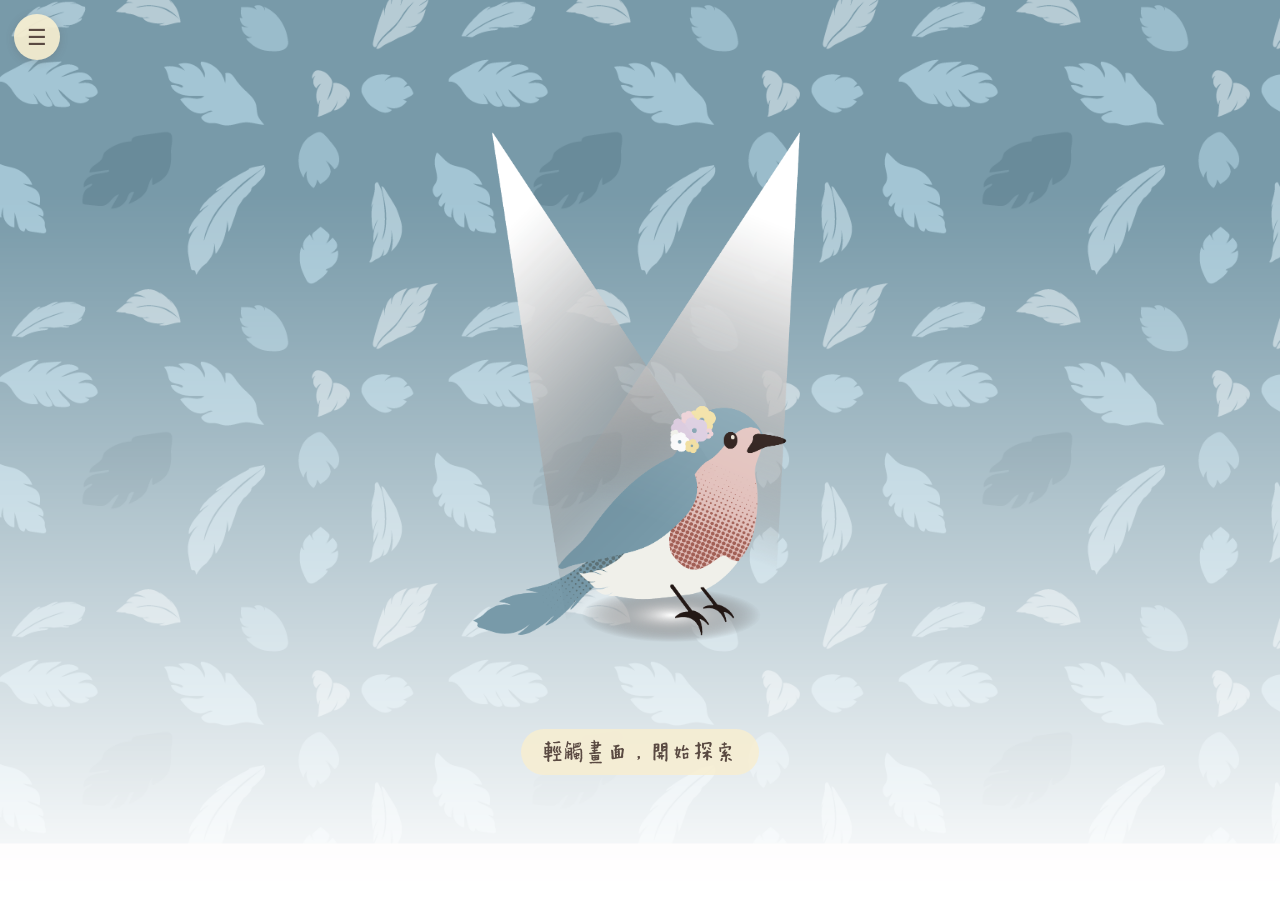
==== cards.html @ 549ec19d "Add files via upload" ====
<!DOCTYPE html>
<html lang="zh-Hant">
<head>
<meta charset="UTF-8">
<meta name="viewport" content="width=device-width, initial-scale=1, viewport-fit=cover">
<title>遺落成華｜線上排卡</title>
<style>
/* ===================================================
   可調整的樣式（只改數字即可）
   =================================================== */
:root{
  /* 自定義卡（C12）上文字的位置與大小：x 左右、y 上下、size 字的大小 */
  --custom-x: 50%;
  --custom-y: 55%;
  --custom-size: 10cqw;

  /* 計分畫面：能力便條紙在卡牌上的位置、大小、角度 */
  --note-x: 50%;      /* 左右（50% = 置中） */
  --note-y: -4%;      /* 上下（負數 = 超出卡片上緣一點） */
  --note-w: 78%;      /* 寬度（相對卡片寬度） */
  --note-rotate: -4deg;

  /* 主題色 */
  --c-F:#b4a149;  /* 友情 */
  --c-L:#a09285;  /* 愛情 */
  --c-P:#80679e;  /* 未來規劃 */
  --c-M:#c78696;  /* 財務管理 */
  --c-O:#607479;  /* 共同因素／其他 */

  /* 配色 */
  --blue:#789baa;
  --pink:#e1beb9;
  --cream:#f7eed0;
  --rose:#f1e0e4;
  --lilac:#ede2ef;
  --ink:#5a4a42;
  --branch:#8b6a4e;
}

/* =================================================== */
@font-face{
  font-family:"Crayon";
  src:url("fonts/HanyiSentyCrayon-non-color.woff2") format("woff2");
  font-display:swap;
}
*{box-sizing:border-box;margin:0;padding:0;-webkit-tap-highlight-color:transparent}
html,body{height:100%;overflow:hidden;overscroll-behavior:none}
body{
  font-family:"Crayon","PingFang TC","Microsoft JhengHei",sans-serif;
  color:var(--ink);
  background:var(--rose) url("images/background1.png") center/cover no-repeat fixed;
  user-select:none;-webkit-user-select:none;
}
button{font-family:inherit;color:inherit;border:none;background:none;cursor:pointer}
img{-webkit-user-drag:none;user-select:none}

#app{position:fixed;inset:0;height:100dvh}

/* ---------- 畫面切換 ---------- */
.screen{position:absolute;inset:0;display:none;flex-direction:column;align-items:center;
  padding:calc(70px + env(safe-area-inset-top)) 16px calc(20px + env(safe-area-inset-bottom))}
.screen.show{display:flex;animation:fadeIn .6s ease}
@keyframes fadeIn{from{opacity:0}to{opacity:1}}

/* ---------- 左上選單、右上音樂 ---------- */
.corner{position:fixed;top:calc(14px + env(safe-area-inset-top));z-index:50;
  width:46px;height:46px;border-radius:50%;background:rgba(247,238,208,.92);
  box-shadow:0 2px 8px rgba(90,74,66,.18);font-size:22px;display:none;align-items:center;justify-content:center}
.corner.show{display:flex}
#menuBtn{left:14px}
#cmenu{position:fixed;z-index:60;top:calc(68px + env(safe-area-inset-top));left:14px;display:none;flex-direction:column;
  background:rgba(250,244,228,.97);border:2px solid var(--pink);border-radius:14px;overflow:hidden;box-shadow:0 4px 12px rgba(90,74,66,.2)}
#cmenu.open{display:flex}
#cmenu button{font-size:19px;padding:10px 22px;text-align:center}
#cmenu button + button{border-top:1px dashed var(--pink)}
#cmenu button:active{background:var(--lilac)}
#musicBtn{right:14px}
#musicBtn.off{opacity:.45;text-decoration:line-through}

/* ---------- 共用按鈕 ---------- */
.btn{padding:12px 26px;border-radius:999px;font-size:clamp(19px,5vw,24px);
  background:var(--blue);color:#fff;box-shadow:0 3px 0 rgba(90,74,66,.18);transition:transform .15s,opacity .2s}
.btn:active{transform:translateY(2px)}
.btn.light{background:var(--cream);color:var(--ink)}
.btn.pink{background:var(--pink);color:var(--ink)}
.btn:disabled{opacity:.4;pointer-events:none}
.row{display:flex;gap:12px;flex-wrap:wrap;justify-content:center}

/* ---------- 知更鳥 ---------- */
.keeper{position:relative;width:min(62vw,40dvh,360px);aspect-ratio:1;animation:float 3.6s ease-in-out infinite}
.keeper img{position:absolute;inset:0;width:100%;height:100%;object-fit:contain;transition:opacity .25s}
.keeper img.k2{opacity:0}
.keeper.alt img.k1{opacity:0}
.keeper.alt img.k2{opacity:1}
.keeper.noimg{background:rgba(120,155,170,.25);border-radius:50%}
@keyframes float{0%,100%{transform:translateY(0)}50%{transform:translateY(-12px)}}

/* ---------- 開場 ---------- */
#s-load{justify-content:center;gap:28px;padding-top:20px}
.cover{position:relative;max-width:86vw;animation:float 3.6s ease-in-out infinite}
.cover img{display:block;height:100%;width:auto;max-width:100%;object-fit:contain}
.cover img.c2{position:absolute;inset:0;margin:auto;opacity:0;animation:glow 2.8s ease-in-out infinite}
@keyframes glow{0%,100%{opacity:0}50%{opacity:1}}
.cover.noimg{aspect-ratio:5/8;background:rgba(120,155,170,.25);border-radius:24px}
.cover.noimg img{display:none}
#cover{height:min(64dvh,680px)}
#coverTalk{height:min(40dvh,440px);flex:0 1 auto;min-height:110px}
#loadText{font-size:clamp(20px,5vw,26px);letter-spacing:.1em;
  background:rgba(247,238,208,.85);padding:8px 22px;border-radius:999px}
#loadText.ready{animation:breathe 2.2s ease-in-out infinite}
@keyframes breathe{0%,100%{opacity:1}50%{opacity:.45}}

/* ---------- 對話 ---------- */
#s-talk{justify-content:center;gap:18px}
.dialog{width:min(100%,620px);background:rgba(250,244,228,.96);color:var(--ink);border-radius:18px;
  border:2px solid var(--pink);padding:16px 20px 12px;box-shadow:0 4px 14px rgba(90,74,66,.2)}
.dialog .text{font-size:clamp(21px,5.3vw,27px);line-height:1.6;min-height:1.6em}
.dialog .text ul{list-style:none;margin-top:4px}
.dialog .text li{margin:6px 0;font-size:.9em;line-height:1.45}
.dialog .text b{color:#a85a54;font-weight:normal}
.dialog .nav{display:flex;justify-content:space-between;margin-top:8px}
.dialog .nav button{color:#8a7468;font-size:clamp(16px,4vw,19px);padding:6px 4px}
#talkNext.end{background:#4e7486;color:#fff;padding:8px 20px;border-radius:999px}

/* 三種分類的說明區塊（顏色對應分類按鈕） */
#talkPanel{display:none;flex-direction:column;gap:12px;width:min(100%,620px);flex:0 1 auto;min-height:0;overflow-y:auto}
#s-talk.panel #talkPanel{display:flex}
#s-talk.panel #coverTalk{display:none}
#talkPanel .pk{color:#fff;border-radius:16px;padding:14px 18px;border:2px solid rgba(255,255,255,.85);
  box-shadow:0 4px 0 rgba(60,45,40,.25);animation:fadeIn .5s ease both}
#talkPanel .pk:nth-child(2){animation-delay:.25s}
#talkPanel .pk:nth-child(3){animation-delay:.5s}
#talkPanel .pk h3{font-weight:normal;font-size:clamp(22px,5.6vw,28px);margin-bottom:4px}
#talkPanel .pk p{font-size:clamp(17px,4.4vw,21px);line-height:1.5}
#talkPanel .pk.a{background:#a85a54}
#talkPanel .pk.b{background:#7a6694}
#talkPanel .pk.c{background:#4e7486}

/* ---------- 選主題 ---------- */
#s-theme{justify-content:center;gap:22px}
.title{font-size:clamp(21px,5.4vw,28px);text-align:center;line-height:1.5;
  background:rgba(247,238,208,.88);padding:10px 20px;border-radius:16px}
.themes{display:grid;grid-template-columns:1fr 1fr;gap:12px;width:min(100%,420px)}
.themes .btn{width:100%;text-shadow:0 1px 2px rgba(0,0,0,.25)}
.themes .btn[data-t="F"]{background:var(--c-F)}
.themes .btn[data-t="L"]{background:var(--c-L)}
.themes .btn[data-t="P"]{background:var(--c-P)}
.themes .btn[data-t="M"]{background:var(--c-M)}
.themes .btn[data-t="O"]{background:var(--c-O)}
.themes .btn:last-child{grid-column:1/-1}

/* ---------- 卡牌 ---------- */
.card{position:relative;aspect-ratio:804/1642;border-radius:8px;overflow:hidden;
  background:#fff;box-shadow:0 4px 14px rgba(90,74,66,.25);container-type:inline-size}
.card img{width:100%;height:100%;object-fit:cover;display:block}
.card .ph{display:none}
.card.noimg img{display:none}
.card.noimg .ph{display:flex;position:absolute;inset:0;align-items:center;justify-content:center;
  background:#ddd;color:#888;font-size:18cqw}
.card .ctext{position:absolute;left:var(--custom-x);top:var(--custom-y);transform:translate(-50%,-50%);
  width:82%;text-align:center;font-size:var(--custom-size);line-height:1.3;color:var(--ink);word-break:break-all}
.card .ctext.chint{color:#fff;font-size:calc(var(--custom-size)*.85);background:rgba(78,116,134,.88);
  border-radius:8px;padding:.35em .2em;box-shadow:0 2px 4px rgba(0,0,0,.2)}

/* ---------- 旋轉盤 ---------- */
#s-sort{gap:12px}
.hint{font-size:clamp(17px,4.4vw,21px);background:rgba(247,238,208,.88);padding:6px 16px;border-radius:999px;text-align:center}
.stage{position:relative;flex:1;width:100%;display:flex;align-items:center;justify-content:center;min-height:0}
#ring{--cardH:min(50dvh,480px);--cardW:calc(var(--cardH)*804/1642);
  position:relative;width:100%;height:var(--cardH);perspective:1100px;transform-style:preserve-3d;touch-action:pan-y}
#ring .card{position:absolute;left:50%;top:0;width:var(--cardW);margin-left:calc(var(--cardW)/-2);
  transition:transform .45s ease,opacity .45s ease}
.arrow{position:absolute;top:50%;transform:translateY(-50%);z-index:30;width:42px;height:42px;border-radius:50%;
  background:rgba(247,238,208,.9);font-size:20px;box-shadow:0 2px 6px rgba(90,74,66,.2)}
#prevArrow{left:0}#nextArrow{right:0}
#sortDone{display:none;flex-direction:column;align-items:center;gap:16px}
#sortDone.show{display:flex}
#sortDoneBtn,#levelNext,#scoreOk{background:#4e7486;border:2px solid rgba(255,255,255,.85);box-shadow:0 4px 0 rgba(60,45,40,.28)}
.piles{display:grid;grid-template-columns:repeat(3,1fr);gap:8px;width:min(100%,560px)}
.pile{position:relative;padding:12px 4px;border-radius:14px;font-size:clamp(19px,5vw,24px);line-height:1.3;
  color:#fff;border:2px solid rgba(255,255,255,.85);box-shadow:0 4px 0 rgba(60,45,40,.28)}
.pile:active{transform:translateY(2px)}
/* 三堆按鈕的顏色 */
.pile.a{background:#a85a54}   /* 可以改變的：紅 */
.pile.b{background:#7a6694}   /* 恆久不變的：紫 */
.pile.c{background:#4e7486}   /* 沒有關聯的：藍 */
.pile .count{position:absolute;top:-8px;right:-4px;min-width:26px;height:26px;border-radius:13px;
  background:var(--cream);color:var(--ink);font-size:15px;line-height:26px;box-shadow:0 1px 4px rgba(0,0,0,.2)}
#sortGuide{font-size:clamp(17px,4.5vw,21px);color:var(--ink);text-align:center;
  background:rgba(247,238,208,.92);padding:6px 16px;border-radius:14px;animation:nudge 1.6s ease-in-out infinite}
@keyframes nudge{0%,100%{transform:translateY(0)}50%{transform:translateY(4px)}}
.linkbtn{font-size:16px;text-decoration:underline;opacity:.8;padding:4px}
#reviewBtn{font-size:clamp(16px,4.2vw,19px);padding:8px 18px;border-radius:999px;background:var(--cream);
  color:var(--ink);border:2px dashed #a85a54;box-shadow:0 3px 0 rgba(90,74,66,.18)}
#reviewBtn:disabled{opacity:.45}
#reviewBtn.pulse{animation:pulse 1s ease-in-out 3}
@keyframes pulse{0%,100%{transform:scale(1)}50%{transform:scale(1.07)}}
.rv .tip{font-size:16px;line-height:1.5;background:#fff;border-radius:12px;padding:8px 12px;margin-bottom:6px;text-align:left}
.rv h3{border-left:6px solid;padding-left:8px}
.rv h3.a{border-color:#a85a54}.rv h3.b{border-color:#7a6694}.rv h3.c{border-color:#4e7486}

/* ---------- 選五張 ---------- */
#s-pick{gap:12px}
.scroll{flex:1;width:100%;overflow-y:auto;min-height:0;padding:6px 2px 10px}
.grid{display:grid;grid-template-columns:repeat(3,1fr);gap:12px;width:min(100%,640px);margin:0 auto}
.grid .card{transition:transform .2s,box-shadow .2s;cursor:pointer}
.grid .card.sel{transform:scale(.95);box-shadow:0 0 0 4px var(--blue),0 4px 14px rgba(90,74,66,.25)}
.grid .card .mark{display:none;position:absolute;top:6px;right:6px;width:28px;height:28px;border-radius:50%;
  background:var(--blue);color:#fff;font-size:18px;line-height:28px;text-align:center}
.grid .card.sel .mark{display:block}

/* ---------- 種子 ---------- */
.seed{display:inline-block;width:30px;height:30px;background:url("images/seed.png") center/contain no-repeat}
body.noseed .seed{background:none}
body.noseed .seed::after{content:"";display:block;width:60%;height:75%;margin:12% auto;border-radius:50%;background:var(--branch)}
.seed.ghost{opacity:.22}
#s-seed{gap:10px}
#seedPool{display:flex;flex-wrap:wrap;justify-content:center;gap:2px;max-width:360px}
.seedrow{display:flex;align-items:center;gap:12px;width:min(100%,560px);margin:0 auto 12px;
  background:rgba(247,238,208,.88);border-radius:16px;padding:10px}
.seedrow .card{width:68px;flex:none;cursor:zoom-in}
.seedrow .mid{flex:1;display:flex;flex-wrap:wrap;gap:2px;align-items:center;min-width:0}
.seedrow .ctrl{display:flex;flex-direction:column;align-items:center;gap:4px}
.seedrow .ctrl button{width:42px;height:42px;border-radius:50%;background:var(--blue);color:#fff;font-size:24px;line-height:1}
.seedrow .ctrl button:disabled{opacity:.3}
.seedrow .num{font-size:20px}

/* ---------- 計分 ---------- */
#s-level{gap:12px}
#levelWrap{position:relative;flex:none;height:min(38dvh,420px);aspect-ratio:804/1642;margin-top:4%}
#levelWrap .card{width:100%;height:100%}
#levelNote{position:absolute;left:var(--note-x);top:var(--note-y);width:var(--note-w);
  transform:translateX(-50%) rotate(var(--note-rotate));z-index:2;pointer-events:none;
  filter:drop-shadow(0 3px 4px rgba(90,74,66,.3))}
#levelNote img{display:block;width:100%;height:auto}
#levelNote .ph{display:none;aspect-ratio:4/3;background:#fff6b8;border:2px dashed #c9b25a;
  align-items:center;justify-content:center;font-size:14px;color:#8a7a3a;text-align:center;line-height:1.3}
#levelNote.noimg img{display:none}
#levelNote.noimg .ph{display:flex}
.levels{display:flex;flex-direction:column;gap:10px;width:min(100%,600px)}
.levelBody{display:flex;flex-direction:column;align-items:center;gap:12px;width:100%;flex:1;min-height:0;justify-content:center}
.level{text-align:left;padding:10px 16px;border-radius:14px;background:rgba(247,238,208,.94);
  box-shadow:0 3px 0 rgba(90,74,66,.15);font-size:clamp(17px,4.5vw,22px);line-height:1.45}
.level b{display:flex;justify-content:space-between;font-weight:normal;font-size:1.15em;color:var(--blue)}
.level.sel{background:var(--blue);color:#fff}
.level.sel b{color:var(--cream)}

/* ---------- 樹枝計分 ---------- */
#s-score{justify-content:center;gap:30px}
.branch{position:relative;width:min(92%,640px);height:120px}
.branch .bar{position:absolute;left:0;right:0;top:60px;height:14px;border-radius:7px;
  background:linear-gradient(180deg,#a5805f,var(--branch) 60%,#6f523b)}
.branch .leaf{position:absolute;width:22px;height:12px;border-radius:0 100% 0 100%;background:#9bb08a}
.branch .tick{position:absolute;top:80px;transform:translateX(-50%);font-size:15px}
.branch .tick::before{content:"";position:absolute;left:50%;top:-8px;width:2px;height:6px;background:var(--branch)}
#marker{position:absolute;top:24px;left:0;width:38px;height:38px;margin-left:-19px;transition:left .8s ease}
#marker .seed{width:38px;height:38px}
#plus{position:absolute;top:0;transform:translateX(-50%);font-size:20px;color:var(--blue);opacity:0}
#plus.pop{animation:pop 1s ease}
@keyframes pop{0%{opacity:0;transform:translate(-50%,10px)}30%{opacity:1}100%{opacity:0;transform:translate(-50%,-14px)}}
#scoreText{min-height:2em}

/* ---------- 結果 ---------- */
#s-result{justify-content:flex-start;gap:18px;overflow-y:auto}
#s-result > *{flex:none}
.result{width:min(100%,640px);background:var(--cream);border-radius:20px;padding:22px 24px;
  box-shadow:0 6px 18px rgba(90,74,66,.22);border:3px solid var(--pink);text-align:center}
.result .score{font-size:clamp(21px,5.4vw,26px);opacity:.85}
.result h2{font-weight:normal;font-size:clamp(19px,4.8vw,23px);color:#8a7468;margin:14px 0 10px}
.result p{font-size:clamp(17px,4.4vw,21px);line-height:1.75}
.res-top{display:flex;gap:14px;align-items:center;text-align:left;background:#fff;border-radius:16px;padding:12px}
.res-top .card{width:96px;flex:none;cursor:zoom-in}
.res-top .nm{font-size:clamp(24px,6.4vw,32px);color:var(--ink);line-height:1.3;word-break:break-all}
.res-top .sk{font-size:clamp(16px,4.2vw,19px);margin-top:4px;color:#4e7486}
.res-top .lv{display:inline-block;margin-top:6px;font-size:clamp(15px,3.9vw,17px);background:#a85a54;color:#fff;border-radius:999px;padding:2px 12px}
.res-sec{text-align:left;margin-top:14px}
.res-sec h3{font-weight:normal;font-size:clamp(17px,4.4vw,20px);color:#a85a54;margin-bottom:2px}
.res-sec p{font-size:clamp(18px,4.6vw,22px);line-height:1.65}
.res-sec.tip{background:rgba(120,155,170,.16);border-radius:14px;padding:10px 14px}
.res-note{margin-top:14px;font-size:clamp(15px,3.9vw,18px)!important;opacity:.75}
.res-shop{margin-top:16px;padding-top:14px;border-top:2px dashed var(--pink)}
.res-shop p{font-size:clamp(16px,4.2vw,19px);margin-bottom:10px}
.panel2{width:min(100%,640px);background:rgba(250,244,228,.96);border-radius:20px;padding:18px 20px;
  border:2px solid var(--pink);box-shadow:0 4px 14px rgba(90,74,66,.18);text-align:center}
.panel2 h2{font-weight:normal;font-size:clamp(22px,5.6vw,28px);color:#4e7486;margin-bottom:4px}
.panel2 .sub{font-size:clamp(15px,3.9vw,17px);opacity:.75;margin-bottom:12px;line-height:1.5}
.panel2 .q{font-size:clamp(17px,4.4vw,20px);margin-bottom:6px}
.rate{display:flex;justify-content:center;gap:6px;margin-bottom:12px}
.rate button{font-size:32px;filter:grayscale(1);opacity:.4;transition:transform .15s}
.rate button.on{filter:none;opacity:1;transform:scale(1.1)}
/* 自己畫的花：亮 / 不亮兩張圖 */
.rate.img button{filter:none;opacity:1;width:48px;height:48px;position:relative}
.rate.img img{position:absolute;inset:0;width:100%;height:100%;object-fit:contain}
.rate.img img.on{opacity:0}
.rate.img button.on img.on{opacity:1}
.rate.img button.on img.off{opacity:0}
#fbHp{position:absolute;left:-9999px;width:1px;height:1px;opacity:0}
#fbText{width:100%;min-height:96px;font-family:inherit;font-size:18px;padding:10px 12px;border-radius:12px;
  border:2px solid var(--pink);background:#fff;color:var(--ink);resize:vertical;margin-bottom:10px}
#fbMsg{min-height:1.5em;font-size:16px;margin-top:8px}
#fbSend{background:#4e7486}
#spQR{display:none;width:min(60%,220px);margin:8px auto 12px;border-radius:12px;background:#fff;padding:8px}
#spQR.show{display:block}
#spBtn{background:#c78696}
.endrow{margin-bottom:10px}

/* ---------- 彈出視窗 ---------- */
.modal{position:fixed;inset:0;z-index:100;display:none;align-items:center;justify-content:center;
  background:rgba(90,74,66,.45);padding:20px}
.modal.show{display:flex;animation:fadeIn .3s}
.box{width:min(100%,460px);max-height:86dvh;overflow-y:auto;background:var(--cream);border-radius:20px;
  padding:22px 20px;text-align:center;font-size:clamp(18px,4.6vw,22px);line-height:1.6}
.box p{margin-bottom:16px}
.box input{width:100%;font-family:inherit;font-size:20px;padding:10px 14px;border-radius:12px;
  border:2px solid var(--pink);background:#fff;color:var(--ink);margin-bottom:6px}
.box .err{color:#b0605a;font-size:16px;min-height:1.4em;margin-bottom:10px}
#zoomModal .card{height:min(78dvh,620px);margin:auto}
.rv h3{font-weight:normal;font-size:19px;margin:10px 0 8px;text-align:left}
.rv .list{display:flex;flex-wrap:wrap;gap:10px;margin-bottom:6px}
.rv .item{display:flex;flex-direction:column;align-items:center;gap:4px;font-size:14px}
.rv .item .card{width:62px}
.rv .item button{font-size:14px;background:var(--blue);color:#fff;border-radius:999px;padding:3px 10px}
.rv .empty{font-size:15px;opacity:.6}
#toast{position:fixed;left:50%;top:calc(118px + env(safe-area-inset-top));transform:translateX(-50%);z-index:200;
  background:var(--ink);color:#fff;padding:10px 20px;border-radius:999px;font-size:17px;opacity:0;pointer-events:none;
  transition:opacity .3s;max-width:90vw;text-align:center}
#toast.show{opacity:.92}

/* ---------- 電腦、平板橫向 ---------- */
@media (min-aspect-ratio:1/1) and (min-width:700px){
  #ring{--cardH:min(60dvh,600px)}
  .levelBody{flex-direction:row;gap:36px}
  #levelWrap{height:min(68dvh,600px)}
  .levels{width:min(48vw,560px)}
  .grid{grid-template-columns:repeat(5,1fr)}
  #coverTalk{height:min(46dvh,460px)}
}
</style>
</head>
<body>
<div id="app">

  <button class="corner show" id="menuBtn" aria-label="選單">☰</button>
  <nav id="cmenu">
    <button type="button" id="cmHome">回到首頁</button>
    <button type="button" id="cmStaff">工作人員</button>
  </nav>
  <button class="corner" id="musicBtn" aria-label="音樂">♪</button>

  <!-- 開場 -->
  <section class="screen show" id="s-load">
    <div class="cover" id="cover"><img class="c1" alt=""><img class="c2" alt=""></div>
    <p id="loadText">花園準備中…</p>
  </section>

  <!-- 知更鳥對話 -->
  <section class="screen" id="s-talk">
    <div class="cover" id="coverTalk"><img class="c1" alt=""><img class="c2" alt=""></div>
    <div id="talkPanel"></div>
    <div class="dialog" id="talkBox">
      <div class="text" id="talkText"></div>
      <div class="nav"><button id="talkPrev">◂ 上一句</button><button id="talkNext">下一句 ▸</button></div>
    </div>
  </section>

  <!-- 選主題 -->
  <section class="screen" id="s-theme">
    <p class="title" id="themeTitle"></p>
    <div class="themes" id="themeBtns"></div>
  </section>

  <!-- 旋轉盤分類 -->
  <section class="screen" id="s-sort">
    <p class="hint" id="sortHint"></p>
    <div class="stage">
      <div id="ring"></div>
      <button class="arrow" id="prevArrow" aria-label="上一張">◂</button>
      <button class="arrow" id="nextArrow" aria-label="下一張">▸</button>
      <div id="sortDone"><p class="title">全部分類完成！</p><button class="btn" id="sortDoneBtn">完成分類</button></div>
    </div>
    <p id="sortGuide"></p>
    <div class="piles">
      <button class="pile a" data-p="a">可以<br>改變的<span class="count">0</span></button>
      <button class="pile b" data-p="b">恆久<br>不變的<span class="count">0</span></button>
      <button class="pile c" data-p="c">沒有<br>關聯的<span class="count">0</span></button>
    </div>
    <button id="reviewBtn"></button>
  </section>

  <!-- 選出五張 -->
  <section class="screen" id="s-pick">
    <p class="title" id="pickTitle"></p>
    <div class="scroll"><div class="grid" id="pickGrid"></div></div>
    <button class="btn" id="pickOk">確定</button>
  </section>

  <!-- 分配種子 -->
  <section class="screen" id="s-seed">
    <p class="hint" id="seedLeft"></p>
    <div id="seedPool"></div>
    <div class="scroll" id="seedList"></div>
    <button class="btn" id="seedOk">分配好了</button>
  </section>

  <!-- 計分 -->
  <section class="screen" id="s-level">
    <p class="hint" id="levelHint"></p>
    <div class="levelBody">
      <div id="levelWrap">
        <div class="card" id="levelCard"></div>
        <div id="levelNote"><img alt=""><div class="ph"></div></div>
      </div>
      <div class="levels" id="levelBtns"></div>
    </div>
    <div class="row levelNav">
      <button class="btn light" id="levelPrev">◂ 上一張</button>
      <button class="btn" id="levelNext">下一張 ▸</button>
    </div>
  </section>

  <!-- 樹枝計分動畫 -->
  <section class="screen" id="s-score">
    <p class="title" id="scoreTitle"></p>
    <div class="branch" id="branch">
      <div class="bar"></div>
      <span id="plus"></span>
      <div id="marker"><span class="seed"></span></div>
    </div>
    <p class="title" id="scoreText" style="visibility:hidden"></p>
    <button class="btn" id="scoreOk" style="visibility:hidden">看看結果</button>
  </section>

  <!-- 結果 -->
  <section class="screen" id="s-result">
    <div class="result" id="resBox">
      <p class="score" id="resScore"></p>
      <h2 id="resTopTitle"></h2>
      <div class="res-top">
        <div id="resCard"></div>
        <div><div class="nm" id="resName"></div><div class="sk" id="resSkill"></div><span class="lv" id="resLevel"></span></div>
      </div>
      <div class="res-sec"><h3 id="resStateT"></h3><p id="resState"></p></div>
      <div class="res-sec tip"><h3 id="resTipT"></h3><p id="resTip"></p></div>
      <p class="res-note" id="resNote"></p>
      <div class="res-shop" id="resShop"><p id="shopText"></p><button class="btn" id="shopBtn"></button></div>
    </div>

    <!-- 回饋 -->
    <div class="panel2" id="fbBox">
      <h2 id="fbTitle"></h2>
      <p class="sub" id="fbSub"></p>
      <p class="q" id="fbRate"></p>
      <div class="rate" id="rate"></div>
      <textarea id="fbText" maxlength="500"></textarea>
      <input id="fbHp" type="text" tabindex="-1" autocomplete="off" aria-hidden="true">
      <button class="btn" id="fbSend"></button>
      <p id="fbMsg"></p>
    </div>

    <!-- 贊助 -->
    <div class="panel2" id="spBox">
      <h2 id="spTitle"></h2>
      <p class="sub" id="spText"></p>
      <img id="spQR" alt="贊助 QR code">
      <button class="btn" id="spBtn"></button>
    </div>

    <div class="row endrow">
      <button class="btn pink" id="again">重新來一次</button>
      <button class="btn light" id="toHome">回到首頁</button>
    </div>
  </section>
</div>

<!-- 離開提醒 -->
<div class="modal" id="leaveModal"><div class="box">
  <p id="leaveText"></p>
  <div class="row"><button class="btn light" id="leaveNo">繼續排卡</button><button class="btn" id="leaveYes">離開</button></div>
</div></div>

<!-- 自定義卡輸入 -->
<div class="modal" id="inputModal"><div class="box">
  <p id="inputText"></p>
  <input id="customInput" type="text" autocomplete="off">
  <div class="err" id="inputErr"></div>
  <div class="row"><button class="btn light" id="inputNo">取消</button><button class="btn" id="inputYes">寫好了</button></div>
</div></div>

<!-- 沒有可改變的卡 -->
<div class="modal" id="zeroModal"><div class="box">
  <p id="zeroText"></p>
  <div class="row"><button class="btn light" id="zeroBack">回去重新分類</button><button class="btn" id="zeroWrite">寫自定義卡</button></div>
</div></div>

<!-- 查看已分類 -->
<div class="modal" id="reviewModal"><div class="box rv">
  <div id="reviewBody"></div>
  <button class="btn" id="reviewClose" style="margin-top:10px">關閉</button>
</div></div>

<!-- 放大看卡 -->
<div class="modal" id="zoomModal"><div id="zoomBody"></div></div>

<div id="toast"></div>

<script>
/* =========================================================
   ✏️ 文字與檔案設定：只要修改引號「' '」裡面的文字即可
   ========================================================= */
const IMG  = 'images/';                  // 共用圖片資料夾
const CARD = 'images/cards/card/';       // 卡牌圖（C01.png、F01.png…）
const NOTE = 'images/cards/ability/';    // 能力便條紙圖（檔名與卡牌相同：C01.png、F01.png…）
const FILES = {
  home:   'index.html',     // 回到首頁
  shop:     'shop.html',          // 購買卡牌頁（首頁 C 支線）
  sponsor:  'shop.html#sponsor',  // 贊助：連到購買卡牌頁的「支持我們」區塊
  sponsorQR: IMG + 'sponsor-qr.png',   // 贊助 QR code 圖（沒有這張圖就不顯示）
  feedback: 'https://script.google.com/macros/s/AKfycby0IrQq5lZt7b8Wv2QHy5VXmNtBHDzhBPWE1OdNWUV9PsJRWaI9b_J_NycdWC3zqk2d_w/exec',   // 回饋後台網址
  flowerOn:  IMG + 'flower-on.png',    // 評分：亮的花
  flowerOff: IMG + 'flower-off.png',   // 評分：不亮的花
  cover1:  IMG + 'cover1.png',   // 開場知更鳥（直式）
  cover2:  IMG + 'cover2.png',   // 開場知更鳥打光版
  keeper1: IMG + 'keeper1.png',
  keeper2: IMG + 'keeper2.png',
  seed:    IMG + 'seed.png',
  bg:      IMG + 'background1.png',
  music:  'audio/music1.mp3'
};

const TEXT = {
  loading: '花園準備中…',
  ready:   '輕觸畫面，開始探索',

  prep: [
    '歡迎來到心靈花園～',
    '在開始之前，先找一個讓你感到安心、能靜下來的地方吧。',
    '如果願意，可以放一首喜歡的音樂，或點上喜歡的香氛。',
    '準備好了，我們就出發囉！'
  ],
  prepEnd: '我準備好了',

  themeTitle: '這次想探索的遺憾，<br>是關於哪一個主題呢？',

  sortIntro: [
    '試著回想遺憾發生的那一刻…',
    '是哪些因素，讓當時的你做出了那個選擇呢？',
    { text:'接下來，請把每張卡分到這三個地方：', panel:true },
    '記得，要用「當時的自己」來判斷，而不是現在的想法喔！'
  ],
  sortIntroEnd: '開始分類',
  // 三種分類的說明（會出現在畫面中央，顏色對應下方的分類按鈕）
  piles: [
    { title:'可以改變的', desc:'當時可以透過自己的行動、想法或選擇改變的' },
    { title:'恆久不變的', desc:'當時難以由自己改變，或不論如何都存在的' },
    { title:'沒有關聯的', desc:'當時並沒有影響你做選擇的' }
  ],
  reviewBtn:  '🗂 查看已分類的卡・分錯可以放回',
  reviewHint: '分錯了也沒關係～按「放回轉盤」就能重新分類；點卡片可以放大看看。',
  reviewTip:  '分錯了嗎？點下方「查看已分類的卡」可以放回重新分類喔',
  sortHint: '以「當時的自己」判斷・還有 {n} 張',
  sortGuide: '點選下方的選項，把中間這張卡分類 ↓',

  customHint:  '點我寫下<br>你的因素',
  customAsk:   '如果有卡片裡沒有提到的因素，可以寫在這裡～',
  customEmpty: '請先寫下文字喔',
  customLong:  '最多 {n} 個字喔',
  customNeed:  '要放進「可以改變的」之前，請先寫下你的因素喔～',

  pickTitle: '可以改變的因素超過 {max} 張囉！<br>請選出對你最重要的 {max} 張',
  pickCount: '已選 {n} / {max}',
  pickFull:  '最多只能選 {max} 張喔',

  zero: '還沒有可以改變的因素喔～<br>請至少選一張，或在自定義卡寫下屬於你的因素。',

  seedIntro: [
    '這裡有 10 顆種子，請依照每個因素對你的重要程度，把種子放到卡片上吧。',
    '越重要的因素，種子就越多；每張卡至少要有一顆種子喔！'
  ],
  seedIntroEnd: '開始分配',
  seedLeft: '還剩 {n} 顆種子',

  levelIntro: ['現在，回頭看看每個因素——現在的你，走到哪一步了呢？'],
  levelIntroEnd: '開始',
  levelHint: '第 {i} / {total} 張・這張卡有 {s} 顆種子',
  levelDone: '確認完成',
  levels: [
    { title:'Level 1', desc:'有改善的意圖，但目前的能力並未出現明顯的提升。' },
    { title:'Level 2', desc:'意識到改變的契機並改進行為，但相信自己還有進步的空間。' },
    { title:'Level 3', desc:'認可自己已經有所改變，並對當下能力的進步感到滿足。' }
  ],

  scoreTitle: '種子正在慢慢長大…',
  scoreFinal: '這次你獲得了 {n} 分',

  leave: '確定要離開嗎？<br>離開後這次的排卡進度不會保留喔。',

  // 結果頁
  resTop:      '🌱 這次對你影響最深的因素',
  resSkill:    '對應能力：{s}',
  resLevel:    '你現在的階段：{l}',
  resState:    '現在的你能夠做到的',
  resTip:      '送給你的小練習',
  resNote:     '分數沒有好壞之分，不論現在在哪個階段，都是給花園帶來不一樣的樣貌。',
  shopText:    '想看每張卡更完整的解讀嗎？<br>《遺落成華》卡牌套組裡，有更多詳細的介紹與引導～',
  shopBtn:     '看看卡牌套組',

  fbTitle:   '給我們一點回饋吧',
  fbSub:     '你的回饋會幫助花園長得更好～（不會傳送你寫下的遺憾內容）',
  fbRate:    '這次的體驗感覺如何？',
  fbPlace:   '想對我們說的話…（選填）',
  fbSend:    '送出回饋',
  fbNeed:    '請先選擇花朵數，或寫下想說的話喔',
  fbSending: '傳送中…',
  fbOk:      '收到了！謝謝你的回饋 🌷',
  fbFail:    '網路好像不太穩，請稍後再試一次',
  fbOff:     '回饋功能還沒開放喔',
  fbWait:    '剛剛已經收到你的回饋囉，稍等一分鐘再送吧～',

  spTitle: '支持我們',
  spText:  '歡迎支持我們！掃描下方的 QR code 就能贊助 🌷',
  spBtn:   '贊助我們',
  soon:    '即將開放'
};

const THEMES = {
  F:{ name:'友情',     cards:['F01','F02','F03'] },
  L:{ name:'愛情',     cards:['L01','L02','L03'] },
  P:{ name:'未來規劃', cards:['P01','P02','P03'] },
  M:{ name:'財務管理', cards:['M01','M02','M03'] },
  O:{ name:'其他',     cards:[] }
};
const COMMON = ['C01','C02','C03','C04','C05','C06','C07','C08','C09','C10','C11','C12'];
const CUSTOM = 'C12';
const MAX_CHANGE = 5, TOTAL_SEEDS = 10, CUSTOM_MAX = 12;

/* =========================================================
   ✏️ 因素卡資料：名稱、對應能力、三個階段的表現（state）與給使用者的小練習（tip）
   ========================================================= */
const FACTORS = {
  C01:{ name:'時間分配', skill:'珍惜',
    state:['看見時間的有限性，感受到時間的價值','會將時間留給值得的人事物','全神貫注地享受當下，感受這一切得來不易'],
    tip:['今天睡前花一分鐘回想：「今天的時間裡，有哪一段讓我覺得很值得？」先從「看見」開始就好。',
         '試著每週將一件重要的人事物「預留」時間，像約會一樣寫進行事曆，不讓它被雜事掩埋。',
         '你已經懂得把時間留給重要的人與事。也記得那些願意陪你一起珍惜時間的人吧！'] },
  C02:{ name:'資訊落差', skill:'查證',
    state:['心態上不盲目全盤接收，在心中先留一個理性的問號','尋找不同的資料、詢問他人的看法，主動描繪事實的輪廓','獨立辨別真偽並洞察事實真相'],
    tip:['下次聽到讓你不太清楚的消息時，先在心裡說聲「等等」，給自己一點時間判斷。',
         '接收訊息後，試著找三個不同的來源，或問問立場不同的朋友，把事件拼得更完整。',
         '你已經有辨別真偽的眼光。下次身邊的人在虛實中困住時，也可以溫柔地陪他一起尋找真相。'] },
  C03:{ name:'價值底線', skill:'心理界線',
    state:['願意回想感到困擾的場景，觀察自己面對事件的情緒反應','面對不舒服的場合，有信心地向他人表達與保衛自我','接受並尊重他人反應，定期反思自身價值觀與需求'],
    tip:['找個安靜的時候，寫下最近一次讓你不舒服的場景，以及當下的感覺。看見它，就是界線的開始。',
         '你能為自己發聲真的好棒！下次說出界線後，試著留意對方的反應和自己的感受，慢慢找到既堅定、又溫和的說法。',
         '每隔一段時間問問自己：「我現在最在乎的是什麼？」讓你的界線跟著你一起長大。'] },
  C04:{ name:'評斷風險', skill:'承擔決策',
    state:['看見事物的兩面，理解背後帶來的代價與不確定性','認知結果是來於自己的選擇，不花時間過度指責或逃避','踏實面對結果，允許不完美發生'],
    tip:['做決定前，嘗試看看把「最好會怎樣」和「最壞會怎樣」各寫一行。',
         '結果不如預期時，可以問問自己：「我可以怎麼做，能夠讓現在更好？」而不拘泥於「這是誰的錯」，把力氣留給前進的路途！',
         '恭喜你已經能踏實地面對結果。記得，允許不完美發生，也是一種對自己的溫柔，請別過度苛求自己。'] },
  C05:{ name:'相似經驗', skill:'轉化與省思',
    state:['覺察自己正在面對相似的事件，能夠停下舊有慣性思維','用跟過去不一樣的態度或思維，做出新的抉擇','清醒、踏實地往前走，不會被經驗綁架也不過度依賴'],
    tip:['當你覺得「這好像以前發生過」時，先停下來深呼吸，問問自己：「這次想不想有點不一樣？」',
         '回想上次的做法，挑一個小地方換個方式試試看，新的選擇就從這一小步開始。',
         '經驗是你的地圖，不是你的牢籠。帶著學到的經驗，踏穩腳步走向新的路吧！'] },
  C06:{ name:'沉沒成本', skill:'斷捨離',
    state:['理智判斷損失已是既定且無法收回的','在不適合時能停止投入，雖然心會痛、會捨不得','注意力在現在與未來，規劃有價值的路'],
    tip:['試著對自己說：「已經付出的，現在看似消逝了，感到不太舒服。」嘗試接受現在這個不舒服的感受。',
         '捨不得是正常的，可以替要放下的事好好道別，寫下它曾帶給你的意義，不急著要現在釋懷。',
         '你已經把目光放在現在與未來。替接下來的路程，寫下一個真正值得投入的小目標吧！'] },
  C07:{ name:'外界期待', skill:'心理獨立',
    state:['分辨自己真實擁有的能力和缺陷','接納外在的聲音，但不再全盤活成他人期待的樣貌','把發言權留給自己，保有前進的底氣'],
    tip:['拿一張紙分成兩欄：「我真的擅長的」和「我還想加強的」。誠實地認識自己，是獨立的第一步。',
         '聽到別人的期待時，可以先說「謝謝你的意見」，再問問自己：「那我自己怎麼想？」',
         '你已經能把發言權留給自己。繼續相信你的步調，這份底氣是你一點一點累積來的。'] },
  C08:{ name:'情緒狀態', skill:'調節情緒',
    state:['能夠辨別並告訴自己有這些感覺是正常的','透過合適的方法緩解當下不適的感受','理解情緒產生的背後真實需求，找回內心的平靜'],
    tip:['情緒來的時候，試著喊出它的名字：「我現在感到焦慮。」光是說出來，它就會變得更清楚一些。',
         '先準備一個屬於你的「情緒紓壓」方式：一首歌、一條散步路線、一杯熱飲、打掃環境。',
         '下次情緒湧上來時，問問它：「你想告訴我什麼？」聽懂背後的需求，嘗試攤開面對吧！'] },
  C09:{ name:'理想投射', skill:'腳踏實地',
    state:['不急躁，整理實際已經累積的努力','大目標拆解為可執行的小任務，專注做好當下','享受當下的狀態，將目標與現實連結、穩健推進'],
    tip:['先別急著看終點，回頭列出你已經做到的三件事，你其實比想像中走得更遠。',
         '把大目標切成「這週就能完成」的小任務，一次只專心做好一件。',
         '你已經把夢想和現實連在一起了。記得在路上也別忘記幫自己撒花，慶祝每一個值得紀念的里程碑。'] },
  C10:{ name:'個性特質', skill:'自我接納',
    state:['覺察特質帶來的限制與情緒','看見特質的兩面性，用溫柔的語言替代苛責自己','坦然擁抱不完美，踏實與己共處'],
    tip:['當你又在責怪自己的個性時，先注意到這個聲音就好，不用急著改變它，或許它也有好的一面呢？',
         '試著替你的特質換個說法，例如「太敏感」也可以是「很細心」，用對好朋友說話的語氣對自己說話。',
         '你已經能坦然擁抱自己的不完美。好好和自己相處，就是內心最穩定的力量。'] },
  C11:{ name:'溝通誤解', skill:'真誠表達',
    state:['察覺相處頻率的變動，不急於爭對錯，而是軟化態度','確認心裡真正想表達的是什麼','坦誠表達心聲，溫柔接住情緒和對方的聲音'],
    tip:['感覺彼此溝通的頻率不太一樣時，先放下爭辯誰對誰錯，深呼吸，讓語氣軟下來一點。',
         '開口前先問問自己：「我真正想讓對方知道的是什麼？」把它寫成一句話再說出口。',
         '你已經能真誠地表達，也能接住對方的聲音。繼續保持這份溫柔，關係會越來越安心。'] },
  F01:{ name:'社交壓力', skill:'社交邊界',
    state:['知道自己正處於討好與內耗，察覺個人底線','說出自己的限制，把別人的情緒與自己的責任分開','相處時能守護界線，心裡保有自己的生活步調'],
    tip:['留意自己什麼時候會說出違心的「好啊」。察覺就是守護自己的開始。',
         '練習一句溫和的拒絕：「這次我可能沒辦法，但謝謝你想到我。」別人的情緒不需要全由你負責。',
         '你已經能在友情裡守住界線。保持自己的步調，真正的朋友也會珍惜這樣的你。'] },
  F02:{ name:'期待落差', skill:'接納差異',
    state:['察覺彼此付出的不對等與失落，在期待落空與自責中感到心力交瘁','練習釐清互動方的相處限制，試著用平常心看待彼此步調的不同','接納彼此的不同與距離，也認可自己的真誠'],
    tip:['覺得付出不對等時，先允許自己失落一下，這份真誠的在乎本身並沒有錯。',
         '試著了解對方的生活節奏與限制，把「他不在乎我」換成「我們現在的步調不一樣」「我們是不同的個體」。',
         '你已經能接納彼此的距離。記得，你付出的真誠一直都很有價值，也請留給重要的人一起經營這段關係。'] },
  F03:{ name:'弦外之音', skill:'觀察與同理',
    state:['不解於話語背後的試探與情緒，在反覆猜測與不安全感中迷茫','在情緒背後尋找真實需求，練習用更客觀的視角來看待相處的摩擦','用寬容與同理心看待相處中的起伏，不輕易隨對方情緒而擔憂'],
    tip:['對方的話讓你反覆猜測時，先寫下「他說了什麼」和「我感覺到什麼」，把事實和推測分開。',
         '試著想想：「對方說這句話時，可能需要的是什麼？」必要時，可以溫柔地直接問一句。',
         '你已經能用同理心看待友情的起伏。不必隨著對方的情緒起伏不定，你可以穩穩地陪在他的身邊。'] },
  L01:{ name:'自我保留', skill:'坦承與信任',
    state:['接納害怕被背叛而受傷的自己，但仍習慣隱藏真實感受','坦然面對自己的不安全感，嘗試向對方敞開心扉，逐步建立安全的環境','在信任對方的同時，也擁有保護自己身心的底氣'],
    tip:['害怕受傷是很正常的。先抱抱那個想保護自己的你，不用急著打開心門或是原諒誰。',
         '試著從一件小事開始分享，例如今天的心情，讓對方慢慢認識真實的你，也看看他如何給你回應。',
         '你已經能信任對方，也保有照顧自己的底氣。這份平衡，是很成熟的愛。'] },
  L02:{ name:'責任承擔', skill:'責任感',
    state:['對未來的承諾與牽絆感到沉重，逃避與責任之中感到無力','試著與對方一起梳理未來，在承擔責任的過程中找到平衡與共識','不因未知的壓力而退縮，擁有踏實的心意與責任感'],
    tip:['覺得未來太沉重時，先把壓力寫下來，分成「現在就要面對的」和「還很遠的」。',
         '找個輕鬆的時間，和對方聊聊彼此對未來的想像，把「我需要一個人扛下一切」變成「我們是可以一起面對的」。',
         '你已經擁有踏實的心意。面對未知時，你們之間的共識將會互相營造最棒的避風港！'] },
  L03:{ name:'情感失衡', skill:'共感力',
    state:['過度吸收對方的情緒而感到精疲力竭，察覺自己的內耗','在相處中拉出適當的距離，看見雙方的核心需求差異','在理解彼此核心需求的基礎上，接住對方的脆弱同時心情安穩'],
    tip:['留意自己是不是常因為對方的情緒而疲憊，你的感受同樣值得被照顧。',
         '試著在相處中留下專屬於自己的時間，也和對方聊聊彼此最在意的需求是什麼。',
         '你已經能接住對方的脆弱，同時保持安穩。記得，也讓對方有機會照顧你。'] },
  P01:{ name:'社會標籤', skill:'自我了解',
    state:['在社會框架的束縛中逐漸迷失自己真正喜歡或擅長，並感到內耗','摸索屬於自己的生活樣貌','不被外界的定義所左右，在自己的節奏裡生活'],
    tip:['試著寫下三件「就算沒人稱讚，我也想做」的事，那裡藏著真正的你。',
         '每個月嘗試一件新事物：一堂課、一個活動或一本書，慢慢拼出你想要的生活樣貌。',
         '你已經活在自己的節奏裡。當外界又想替你貼標籤時，你可以微笑著繼續做自己。'] },
  P02:{ name:'現實負擔', skill:'自我投資',
    state:['分析現實的重擔與環境限制','學習特定技能、累積個人資本，為未來注入改變的可能','擁有保護自己的實力與底氣，脫離不合適環境與情緒勒索'],
    tip:['把現實的壓力和限制一條一條列出來。看清楚會比模糊的擔心焦慮更好找到方法面對。',
         '挑一項對未來有幫助的技能，每天向它投資 15 分鐘，時間會累積使你改變的力量。',
         '你已經擁有保護自己的實力。需要的時候，你可以有底氣地離開不適合的環境。'] },
  P03:{ name:'盲從世俗', skill:'思考獨立',
    state:['缺乏自己的判斷而隨波逐流，關注太多不影響自己的消息','保有好奇心，不輕易接受表象也審視自己的思考盲點，避免個人偏見','建立屬於自己的認知框架，只看事實而不被情緒影響'],
    tip:['這週試著少滑一點和自己無關的消息，把注意力還給真正會影響你的事。',
         '遇到熱門風潮時，問問自己：「這是事實，還是大家的盲目？我同意的理由是什麼？」',
         '你已經建立了自己的思考框架。保持好奇、願意聽聽不同的聲音，你的判斷會更有廣度。'] },
  M01:{ name:'慾望', skill:'釐清需求',
    state:['在追逐未擁有的事物中感到興奮，但總消費不完','區分想要與需要，摸索自己的表層欲望背後的真正渴望','學會取捨、尋找及專注於適當的慾望'],
    tip:['想買東西時，先把它放進購物車等三天，再來看看那份衝勁還在不在。',
         '問問自己：「我真正想要的是這個東西，還是它帶來的感覺？」找到慾望背後的真實心理。',
         '你已經懂得取捨。把錢和心力專注在真正讓你快樂的事物上，生活會更踏實。'] },
  M02:{ name:'情緒性消費', skill:'轉移匱乏感',
    state:['在短暫的快感退去後感到懊悔，但找不到解方','看見自己內心的匱乏，尋找其他安撫心情的管道','肯定自己的價值來自於個人本質並常抱持感恩'],
    tip:['下次在心情低落時想買東西，先記下當下的情緒。覺察，就是改變的第一步。',
         '列一張「不用花錢的療癒清單」：散步、打給朋友、洗個熱水澡，難受時先試其中一項。',
         '你知道自己的價值不需要靠擁有奢侈品來證明。每天寫下一件值得感謝的小事，讓這份富足被記錄下來。'] },
  M03:{ name:'盲目摸索', skill:'資產規劃',
    state:['缺乏理財規劃的盲目支配中，常為不確定的未來感到焦慮','理清自己的財務現狀，練習分配擁有的資源','游刃有餘面對自己的財務規劃，建立踏實的保障'],
    tip:['先從生活上的記帳開始，不急著批判自己，只是看清楚錢都飛往了哪裡。',
         '試著把收入分成「生活、存錢、想做的事」三份預算，細項目可以再慢慢調整。',
         '你已經能從容地規劃財務。定期回顧一次目標，讓這份安全感一直陪著你。'] },
  C12:{ name:'{t}', skill:'屬於你的因素',
    state:['有改善的意圖，但目前的能力並未出現明顯的提升','意識到改變的契機並改進行為，但相信自己還有進步的空間','認可自己已經有所改變，並對當下能力的進步感到滿足'],
    tip:['你寫下的「{t}」，是只有你自己知道的重要因素。先試著觀察它通常在什麼時候出現，就是改變的開始。',
         '你已經開始為「{t}」做出改變。試著寫下一個這週就能做到的小步驟，讓改變更穩定。',
         '你已經在「{t}」上看見自己的成長。好好肯定這段努力，它會成為你往後的底氣。'] }
};


/* =========================================================
   以下為程式，不需要修改
   ========================================================= */
const $ = s => document.querySelector(s);
const fill = (s, o) => s.replace(/\{(\w+)\}/g, (_, k) => o[k]);
const sleep = ms => new Promise(r => setTimeout(r, ms));
const failed = new Set();

let theme = null, cards = [], customText = '', music = null, guard = false;

/* ---------- 主題（從故事頁帶入：cards.html?theme=F） ---------- */
(function readTheme(){
  const map = {F:'F',friendship:'F',friend:'F','友情':'F', L:'L',love:'L','愛情':'L',
    P:'P',plan:'P','未來規劃':'P', M:'M',money:'M','財務管理':'M', O:'O',other:'O','其他':'O'};
  const p = new URLSearchParams(location.search).get('theme');
  if (p && map[p] !== undefined) theme = map[p];
  else if (p && map[p.toUpperCase()]) theme = map[p.toUpperCase()];
})();

/* ---------- 畫面 ---------- */
function show(id){
  document.querySelectorAll('.screen').forEach(s => s.classList.remove('show'));
  $('#' + id).classList.add('show');
}
let toastT;
function toast(msg){
  const t = $('#toast'); t.innerHTML = msg; t.classList.add('show');
  clearTimeout(toastT); toastT = setTimeout(() => t.classList.remove('show'), Math.max(2200, msg.length * 110));
}
const openM  = id => $('#' + id).classList.add('show');
const closeM = id => $('#' + id).classList.remove('show');

/* ---------- 卡片元素 ---------- */
function cardEl(code, opt = {}){
  const d = document.createElement('div');
  d.className = 'card'; d.dataset.code = code;
  const img = document.createElement('img');
  img.alt = code; img.src = CARD + code + '.png';
  if (failed.has(CARD + code + '.png')) d.classList.add('noimg');
  img.onerror = () => d.classList.add('noimg');
  const ph = document.createElement('div'); ph.className = 'ph'; ph.textContent = code;
  d.append(img, ph);
  if (code === CUSTOM){
    const t = document.createElement('div'); t.className = 'ctext';
    d.appendChild(t);
    d._hint = !!opt.hint;
  }
  updateCustom(d);
  return d;
}
function updateCustom(d){
  const t = d.querySelector('.ctext'); if (!t) return;
  if (customText){ t.textContent = customText; t.classList.remove('chint'); }
  else if (d._hint){ t.innerHTML = TEXT.customHint; t.classList.add('chint'); }
  else { t.textContent = ''; }
}
function refreshCustomAll(){ document.querySelectorAll('.card[data-code="'+CUSTOM+'"]').forEach(updateCustom); }

function zoom(code){
  const b = $('#zoomBody'); b.innerHTML = ''; b.appendChild(cardEl(code)); openM('zoomModal');
}
$('#zoomModal').onclick = () => closeM('zoomModal');

/* ---------- 知更鳥換圖 ---------- */
function setupKeeper(el){
  const [a, b] = el.querySelectorAll('img');
  a.src = FILES.keeper1; b.src = FILES.keeper2;
  if (failed.has(FILES.keeper1) && failed.has(FILES.keeper2)) el.classList.add('noimg');
}
function setupCover(el){
  const [a, b] = el.querySelectorAll('img');
  // 沒有 cover 圖時，先用 keeper 圖代替
  const pick = (f, alt) => failed.has(f) ? (failed.has(alt) ? null : alt) : f;
  const s1 = pick(FILES.cover1, FILES.keeper1), s2 = pick(FILES.cover2, FILES.keeper2);
  if (!s1){ el.classList.add('noimg'); return; }
  a.src = s1; if (s2) b.src = s2; else b.remove();
}
let keeperTimer = null;
function keeperBlink(el, ms){
  clearInterval(keeperTimer);
  if (!el || !el.classList.contains('keeper')) return;
  keeperTimer = setInterval(() => el.classList.toggle('alt'), ms);
}

/* ---------- 預先載入 ---------- */
function loadImg(src, ms = 12000){
  return new Promise(res => {
    const i = new Image(); let done = false;
    const end = ok => { if (done) return; done = true; if (!ok) failed.add(src); res(); };
    i.onload = () => end(true); i.onerror = () => end(false);
    setTimeout(() => end(i.complete && i.naturalWidth > 0), ms);
    i.src = src;
  });
}
async function loadMusic(){
  let src = FILES.music;
  try {
    const ctrl = new AbortController();
    const t = setTimeout(() => ctrl.abort(), 15000);
    const r = await fetch(FILES.music, {signal: ctrl.signal});
    clearTimeout(t);
    if (r.ok) src = URL.createObjectURL(await r.blob());
  } catch(e) { /* 本機開檔或網路慢時，改用串流播放 */ }
  music = new Audio(src); music.loop = true; music.volume = .6;
}
async function preload(){
  await Promise.all([FILES.cover1, FILES.cover2, FILES.keeper1, FILES.keeper2].map(f => loadImg(f, 6000)));
  setupCover($('#cover')); setupCover($('#coverTalk'));

  const codes = [...COMMON, ...Object.values(THEMES).flatMap(t => t.cards)];
  const list = [FILES.bg, FILES.seed, ...codes.map(c => CARD + c + '.png'), ...codes.map(c => NOTE + c + '.png'), FILES.sponsorQR, FILES.flowerOn, FILES.flowerOff];
  let n = 0; const total = list.length + 2;
  const step = () => { n++; $('#loadText').textContent = TEXT.loading + ' ' + Math.round(n / total * 100) + '%'; };
  const font = Promise.race([document.fonts ? document.fonts.load('20px Crayon') : 0, sleep(8000)]).catch(()=>{}).then(step);
  await Promise.all([...list.map(s => loadImg(s).then(step)), loadMusic().then(step), font]);
  if (failed.has(FILES.seed)) document.body.classList.add('noseed');

  const lt = $('#loadText'); lt.textContent = TEXT.ready; lt.classList.add('ready');
  $('#s-load').addEventListener('click', start, {once:true});
}

/* ---------- 音樂與選單 ---------- */
$('#musicBtn').onclick = () => {
  if (!music) return;
  if (music.paused){ music.play().catch(()=>{}); $('#musicBtn').classList.remove('off'); }
  else { music.pause(); $('#musicBtn').classList.add('off'); }
};
$('#leaveText').innerHTML = TEXT.leave;
$('#menuBtn').onclick = e => { e.stopPropagation(); $('#cmenu').classList.toggle('open'); };
$('#cmHome').onclick = e => { e.stopPropagation(); $('#cmenu').classList.remove('open'); openM('leaveModal'); };
document.addEventListener('click', () => $('#cmenu').classList.remove('open'));
$('#leaveNo').onclick = () => closeM('leaveModal');
$('#leaveYes').onclick = () => go(FILES.home);
function go(url){ guard = false; location.href = url; }
window.addEventListener('beforeunload', e => { if (guard){ e.preventDefault(); e.returnValue = ''; } });

/* ---------- 對話 ---------- */
let typing = null;
function talk(lines, endLabel, onDone){
  show('s-talk');
  const keeper = $('#coverTalk'), txt = $('#talkText'), prev = $('#talkPrev'), next = $('#talkNext');
  let i = 0;
  const finish = () => { if (typing){ clearInterval(typing.t); txt.innerHTML = typing.full; typing = null; keeperBlink(keeper, 1400); } };
  const render = () => {
    finish();
    let line = lines[i];
    const panel = typeof line === 'object' && line.panel;
    if (typeof line === 'object') line = line.text;
    $('#s-talk').classList.toggle('panel', !!panel);
    if (panel) $('#talkPanel').innerHTML = TEXT.piles.map((p, k) =>
      `<div class="pk ${'abc'[k]}"><h3>${p.title}</h3><p>${p.desc}</p></div>`).join('');
    prev.style.visibility = i ? 'visible' : 'hidden';
    const last = i === lines.length - 1;
    next.textContent = last ? endLabel : '下一句 ▸';
    next.classList.toggle('end', last);
    if (line.includes('<')){ txt.innerHTML = line; return; }
    txt.textContent = ''; let k = 0;
    keeperBlink(keeper, 260);
    typing = { full: line, t: setInterval(() => {
      txt.textContent = line.slice(0, ++k);
      if (k >= line.length) finish();
    }, 45) };
  };
  prev.onclick = () => { if (i > 0){ i--; render(); } };
  next.onclick = () => {
    if (typing){ finish(); return; }
    if (i < lines.length - 1){ i++; render(); } else { onDone(); }
  };
  $('#talkText').onclick = () => finish();
  render();
}

/* ---------- 開始 ---------- */
function start(){
  guard = true;
  if (music) music.play().catch(()=>{});
  if (music) $('#musicBtn').classList.add('show');
  $('#menuBtn').classList.add('show');
  talk(TEXT.prep, TEXT.prepEnd, () => theme ? sortIntro() : chooseTheme());
}

function chooseTheme(){
  $('#themeTitle').innerHTML = TEXT.themeTitle;
  const box = $('#themeBtns'); box.innerHTML = '';
  Object.entries(THEMES).forEach(([k, v], idx) => {
    const b = document.createElement('button');
    b.className = 'btn'; b.dataset.t = k; b.textContent = v.name;
    b.onclick = () => { theme = k; sortIntro(); };
    box.appendChild(b);
  });
  show('s-theme');
}

function sortIntro(){ talk(TEXT.sortIntro, TEXT.sortIntroEnd, startSort); }

/* ---------- 旋轉盤 ---------- */
let cur = 0, ringEls = {};
const deck = () => cards.filter(c => !c.pile);

function startSort(){
  cards = [...THEMES[theme].cards, ...COMMON].map(code => ({code, pile:null, seeds:0, level:0}));
  const ring = $('#ring'); ring.innerHTML = ''; ringEls = {};
  cards.forEach(c => {
    const el = cardEl(c.code, {hint:true});
    el.onclick = () => onCardTap(c);
    ring.appendChild(el); ringEls[c.code] = el;
  });
  cur = 0; show('s-sort'); renderRing();
}

function renderRing(){
  const d = deck(), n = d.length;
  const ring = $('#ring');
  ring.style.display = n === 0 ? 'none' : '';
  const w = ring.querySelector('.card') ? ring.querySelector('.card').offsetWidth : 150;
  const wide = innerWidth >= 700 && innerWidth > innerHeight;
  const gap = w * (wide ? .78 : .58);
  if (cur >= n) cur = 0;
  cards.forEach(c => { if (c.pile){ const e = ringEls[c.code]; e.style.opacity = 0; e.style.pointerEvents = 'none'; e.style.zIndex = 0; } });
  d.forEach((c, i) => {
    let off = i - cur;
    if (n > 2){ if (off > n / 2) off -= n; if (off < -n / 2) off += n; }
    const a = Math.abs(off), e = ringEls[c.code];
    const vis = a <= (wide ? 3 : 2);
    e.style.transform = `translateX(${off * gap}px) translateZ(${-a * 110}px) rotateY(${-off * 26}deg)`;
    e.style.opacity = vis ? (1 - a * .22) : 0;
    e.style.zIndex = 20 - a;
    e.style.pointerEvents = vis ? 'auto' : 'none';
  });
  $('#sortHint').textContent = fill(TEXT.sortHint, {n});
  $('#sortGuide').textContent = TEXT.sortGuide;
  $('#reviewBtn').textContent = TEXT.reviewBtn;
  $('#reviewBtn').disabled = cards.every(c => !c.pile);
  $('#sortGuide').style.visibility = n ? 'visible' : 'hidden';
  const done = n === 0;
  $('#sortDone').classList.toggle('show', done);
  $('#prevArrow').style.display = $('#nextArrow').style.display = n > 1 ? '' : 'none';
  document.querySelectorAll('.pile').forEach(b => {
    b.querySelector('.count').textContent = cards.filter(c => c.pile === b.dataset.p).length;
    b.disabled = done;
  });
}
function turn(dir){ const n = deck().length; if (n){ cur = (cur + dir + n) % n; renderRing(); } }
$('#prevArrow').onclick = () => turn(-1);
$('#nextArrow').onclick = () => turn(1);

(function swipe(){
  const ring = $('#ring'); let x0 = null, moved = false;
  ring.addEventListener('pointerdown', e => { x0 = e.clientX; moved = false; });
  ring.addEventListener('pointermove', e => { if (x0 !== null && Math.abs(e.clientX - x0) > 12) moved = true; });
  ring.addEventListener('pointerup', e => {
    if (x0 === null) return;
    const dx = e.clientX - x0; x0 = null;
    if (Math.abs(dx) > 40) turn(dx < 0 ? 1 : -1);
  });
  ring.addEventListener('click', e => { if (moved){ e.stopPropagation(); moved = false; } }, true);
})();

function onCardTap(c){
  const d = deck(), i = d.indexOf(c);
  if (i < 0) return;
  if (i !== cur){ cur = i; renderRing(); return; }
  if (c.code === CUSTOM) askCustom(); else zoom(c.code);
}

function classify(p){
  const d = deck(); if (!d.length) return;
  const c = d[cur];
  if (c.code === CUSTOM && p === 'a' && !customText){
    toast(TEXT.customNeed);
    askCustom(() => classify('a'));
    return;
  }
  const e = ringEls[c.code];
  const dx = {a:-1, b:0, c:1}[p] * innerWidth * .3;
  e.style.transform = `translate(${dx}px, ${innerHeight * .45}px) scale(.2)`;
  e.style.opacity = 0;
  c.pile = p;
  setTimeout(renderRing, 280);
  // 第一次分類後，提醒可以查看與放回
  if (!tipShown){ tipShown = true; setTimeout(() => { toast(TEXT.reviewTip);
    const r = $('#reviewBtn'); r.classList.remove('pulse'); void r.offsetWidth; r.classList.add('pulse'); }, 450); }
}
let tipShown = false;
document.querySelectorAll('.pile').forEach(b => b.onclick = () => classify(b.dataset.p));

/* 自定義卡輸入 */
let afterCustom = null;
function askCustom(cb){
  afterCustom = cb || null;
  $('#inputText').textContent = TEXT.customAsk;
  const inp = $('#customInput'); inp.value = customText; inp.maxLength = CUSTOM_MAX + 5;
  $('#inputErr').textContent = '';
  openM('inputModal'); setTimeout(() => inp.focus(), 100);
}
$('#inputNo').onclick = () => { closeM('inputModal'); afterCustom = null; };
$('#inputYes').onclick = () => {
  const v = $('#customInput').value.trim();
  if (!v){ $('#inputErr').textContent = TEXT.customEmpty; return; }
  if ([...v].length > CUSTOM_MAX){ $('#inputErr').textContent = fill(TEXT.customLong, {n:CUSTOM_MAX}); return; }
  customText = v; refreshCustomAll(); closeM('inputModal');
  const cb = afterCustom; afterCustom = null; if (cb) cb();
};
$('#customInput').addEventListener('keydown', e => { if (e.key === 'Enter') $('#inputYes').click(); });

/* 查看已分類 */
const PILE_NAME = {a:'可以改變的', b:'恆久不變的', c:'沒有關聯的'};
function openReview(){
  const body = $('#reviewBody'); body.innerHTML = '<p class="tip">' + TEXT.reviewHint + '</p>';
  ['a','b','c'].forEach(p => {
    const h = document.createElement('h3'); h.className = p; h.textContent = PILE_NAME[p]; body.appendChild(h);
    const list = document.createElement('div'); list.className = 'list';
    const items = cards.filter(c => c.pile === p);
    if (!items.length){ list.innerHTML = '<span class="empty">（還沒有卡）</span>'; }
    items.forEach(c => {
      const it = document.createElement('div'); it.className = 'item';
      const ce = cardEl(c.code); ce.onclick = () => zoom(c.code);
      const b = document.createElement('button'); b.textContent = '放回轉盤';
      b.onclick = () => { c.pile = null; cur = deck().indexOf(c); renderRing(); openReview(); };
      it.append(ce, b); list.appendChild(it);
    });
    body.appendChild(list);
  });
  openM('reviewModal');
}
$('#reviewBtn').onclick = openReview;
$('#reviewClose').onclick = () => closeM('reviewModal');

/* 完成分類 */
$('#sortDoneBtn').onclick = afterSort;
function afterSort(){
  const a = cards.filter(c => c.pile === 'a');
  if (a.length === 0){ $('#zeroText').innerHTML = TEXT.zero; openM('zeroModal'); return; }
  if (a.length > MAX_CHANGE){ startPick(); return; }
  talk(TEXT.seedIntro, TEXT.seedIntroEnd, startSeeds);
}
$('#zeroBack').onclick = () => {
  closeM('zeroModal');
  cards.forEach(c => c.pile = null); cur = 0; show('s-sort'); renderRing();
};
$('#zeroWrite').onclick = () => {
  closeM('zeroModal');
  askCustom(() => { cards.find(c => c.code === CUSTOM).pile = 'a'; afterSort(); });
};

/* ---------- 選出五張 ---------- */
let picked = new Set();
function startPick(){
  picked = new Set();
  $('#pickTitle').innerHTML = fill(TEXT.pickTitle, {max:MAX_CHANGE});
  const g = $('#pickGrid'); g.innerHTML = '';
  cards.filter(c => c.pile === 'a').forEach(c => {
    const el = cardEl(c.code);
    const m = document.createElement('span'); m.className = 'mark'; m.textContent = '✓'; el.appendChild(m);
    el.onclick = () => {
      if (picked.has(c)){ picked.delete(c); el.classList.remove('sel'); }
      else if (picked.size >= MAX_CHANGE){ toast(fill(TEXT.pickFull, {max:MAX_CHANGE})); return; }
      else { picked.add(c); el.classList.add('sel'); }
      updPick();
    };
    g.appendChild(el);
  });
  updPick(); show('s-pick');
}
function updPick(){
  const b = $('#pickOk');
  b.textContent = '確定（' + fill(TEXT.pickCount, {n:picked.size, max:MAX_CHANGE}) + '）';
  b.disabled = picked.size !== MAX_CHANGE;
}
$('#pickOk').onclick = () => {
  cards.forEach(c => { if (c.pile === 'a' && !picked.has(c)) c.pile = 'b'; });
  talk(TEXT.seedIntro, TEXT.seedIntroEnd, startSeeds);
};

/* ---------- 分配種子 ---------- */
const chosen = () => cards.filter(c => c.pile === 'a');
const seedIcon = ghost => { const s = document.createElement('span'); s.className = 'seed' + (ghost ? ' ghost' : ''); return s; };
function startSeeds(){
  chosen().forEach(c => c.seeds = 1);
  renderSeeds(); show('s-seed');
}
function renderSeeds(){
  const list = chosen(), used = list.reduce((s, c) => s + c.seeds, 0), left = TOTAL_SEEDS - used;
  $('#seedLeft').textContent = fill(TEXT.seedLeft, {n:left});
  const pool = $('#seedPool'); pool.innerHTML = '';
  for (let i = 0; i < TOTAL_SEEDS; i++) pool.appendChild(seedIcon(i >= left));
  const box = $('#seedList'); box.innerHTML = '';
  list.forEach(c => {
    const row = document.createElement('div'); row.className = 'seedrow';
    const ce = cardEl(c.code); ce.onclick = () => zoom(c.code);
    const mid = document.createElement('div'); mid.className = 'mid';
    for (let i = 0; i < c.seeds; i++) mid.appendChild(seedIcon());
    const ctrl = document.createElement('div'); ctrl.className = 'ctrl';
    const plus = document.createElement('button'); plus.textContent = '+'; plus.disabled = left === 0;
    const num = document.createElement('span'); num.className = 'num'; num.textContent = c.seeds;
    const minus = document.createElement('button'); minus.textContent = '−'; minus.disabled = c.seeds <= 1;
    plus.onclick = () => { c.seeds++; renderSeeds(); };
    minus.onclick = () => { c.seeds--; renderSeeds(); };
    ctrl.append(plus, num, minus);
    row.append(ce, mid, ctrl); box.appendChild(row);
  });
  $('#seedOk').disabled = left !== 0;
}
$('#seedOk').onclick = () => talk(TEXT.levelIntro, TEXT.levelIntroEnd, () => { lvIdx = 0; renderLevel(); show('s-level'); });

/* ---------- 計分 ---------- */
let lvIdx = 0;
const points = c => c.level === 3 ? c.seeds : c.level === 2 ? c.seeds / 2 : 0;
function renderLevel(){
  const list = chosen(), c = list[lvIdx];
  $('#levelHint').textContent = fill(TEXT.levelHint, {i:lvIdx + 1, total:list.length, s:c.seeds});
  const old = $('#levelCard'), el = cardEl(c.code); el.id = 'levelCard';
  el.onclick = () => zoom(c.code); old.replaceWith(el);
  const note = $('#levelNote'), nimg = note.querySelector('img'), nsrc = NOTE + c.code + '.png';
  note.querySelector('.ph').innerHTML = '能力便條紙<br>' + c.code;
  note.classList.toggle('noimg', failed.has(nsrc));
  nimg.onerror = () => note.classList.add('noimg');
  nimg.src = nsrc;
  const box = $('#levelBtns'); box.innerHTML = '';
  TEXT.levels.forEach((lv, k) => {
    const pts = k === 2 ? c.seeds : k === 1 ? c.seeds / 2 : 0;
    const b = document.createElement('button');
    b.className = 'level' + (c.level === k + 1 ? ' sel' : '');
    b.innerHTML = `<b><span>${lv.title}</span><span>+${pts}</span></b>${lv.desc}`;
    b.onclick = () => {
      c.level = k + 1; renderLevel();
      // 不是最後一張：選完自動到下一張；最後一張：等使用者按「確認完成」
      if (lvIdx < list.length - 1){
        const at = lvIdx;
        setTimeout(() => { if (lvIdx === at){ lvIdx++; renderLevel(); } }, 400);
      }
    };
    box.appendChild(b);
  });
  const last = lvIdx === list.length - 1, next = $('#levelNext');
  $('#levelPrev').style.visibility = lvIdx ? 'visible' : 'hidden';
  next.textContent = last ? TEXT.levelDone : '下一張 ▸';
  next.disabled = last ? !list.every(x => x.level) : !c.level;
}
$('#levelPrev').onclick = () => { if (lvIdx > 0){ lvIdx--; renderLevel(); } };
$('#levelNext').onclick = () => {
  const list = chosen();
  if (lvIdx < list.length - 1){ lvIdx++; renderLevel(); } else startScore();
};

/* ---------- 樹枝計分動畫 ---------- */
function buildBranch(){
  const br = $('#branch');
  br.querySelectorAll('.tick,.leaf').forEach(e => e.remove());
  for (let i = 0; i <= 10; i++){
    const t = document.createElement('span'); t.className = 'tick'; t.textContent = i;
    t.style.left = (i * 10) + '%'; br.appendChild(t);
  }
  [[8,46,-20],[27,76,160],[46,46,-30],[63,76,150],[84,46,-15]].forEach(([x, y, r]) => {
    const l = document.createElement('span'); l.className = 'leaf';
    l.style.left = x + '%'; l.style.top = y + 'px'; l.style.transform = `rotate(${r}deg)`; br.appendChild(l);
  });
}
async function startScore(){
  buildBranch();
  $('#scoreTitle').textContent = TEXT.scoreTitle;
  $('#scoreText').style.visibility = $('#scoreOk').style.visibility = 'hidden';
  const marker = $('#marker'), plus = $('#plus');
  marker.style.left = '0%';
  show('s-score');
  await sleep(900);
  let total = 0;
  for (const c of chosen()){
    const p = points(c); total += p;
    marker.style.left = (total * 10) + '%';
    plus.textContent = '+' + p; plus.style.left = (total * 10) + '%';
    plus.classList.remove('pop'); void plus.offsetWidth; plus.classList.add('pop');
    await sleep(1000);
  }
  $('#scoreText').textContent = fill(TEXT.scoreFinal, {n:total});
  $('#scoreText').style.visibility = $('#scoreOk').style.visibility = 'visible';
  $('#scoreOk').onclick = () => showResult();
}

/* ---------- 結果 ---------- */
let lastResult = null, fbRating = 0, fbSent = false, useFlowerImg = false;
// 找出種子最多的卡；同樣多時取 Level 最高的；還是一樣就隨機選一張
function pickTop(){
  const list = chosen();
  const maxS = Math.max(...list.map(c => c.seeds));
  let cand = list.filter(c => c.seeds === maxS);
  const maxL = Math.max(...cand.map(c => c.level));
  cand = cand.filter(c => c.level === maxL);
  return cand[Math.floor(Math.random() * cand.length)];
}
function showResult(){
  const total = chosen().reduce((s, c) => s + points(c), 0);
  const top = pickTop(), f = FACTORS[top.code], lv = Math.max(1, top.level) - 1;
  const t = str => str.replace(/\{t\}/g, customText || '自定義因素');
  $('#resScore').textContent = fill(TEXT.scoreFinal, {n:total});
  $('#resTopTitle').textContent = TEXT.resTop;
  const ce = cardEl(top.code); ce.onclick = () => zoom(top.code);
  $('#resCard').replaceChildren(ce);
  $('#resName').textContent = t(f.name);
  $('#resSkill').textContent = fill(TEXT.resSkill, {s:f.skill});
  $('#resLevel').textContent = fill(TEXT.resLevel, {l:TEXT.levels[lv].title});
  $('#resStateT').textContent = TEXT.resState; $('#resState').textContent = t(f.state[lv]);
  $('#resTipT').textContent = TEXT.resTip;     $('#resTip').textContent = t(f.tip[lv]);
  $('#resNote').textContent = TEXT.resNote;
  $('#shopText').innerHTML = TEXT.shopText;
  $('#shopBtn').textContent = FILES.shop ? TEXT.shopBtn : TEXT.soon; $('#shopBtn').disabled = !FILES.shop;
  lastResult = { theme: THEMES[theme] ? THEMES[theme].name : '', score: total,
    card: top.code, factor: top.code === CUSTOM ? '自定義卡' : f.name, level: lv + 1 };
  setupFeedback(); setupSponsor();
  show('s-result'); $('#s-result').scrollTop = 0;
}
$('#shopBtn').onclick = () => window.open(FILES.shop, '_blank');

/* 回饋 */
function setupFeedback(){
  fbRating = 0; fbSent = false;
  useFlowerImg = !failed.has(FILES.flowerOn) && !failed.has(FILES.flowerOff);
  $('#rate').classList.toggle('img', useFlowerImg);
  $('#fbTitle').textContent = TEXT.fbTitle; $('#fbSub').textContent = TEXT.fbSub;
  $('#fbRate').textContent = TEXT.fbRate; $('#fbText').placeholder = TEXT.fbPlace; $('#fbText').value = '';
  $('#fbSend').textContent = TEXT.fbSend; $('#fbSend').disabled = false; $('#fbMsg').textContent = '';
  const r = $('#rate'); r.innerHTML = '';
  for (let i = 1; i <= 5; i++){
    const b = document.createElement('button'); b.setAttribute('aria-label', i + ' 朵花');
    if (useFlowerImg) b.innerHTML = `<img class="off" src="${FILES.flowerOff}" alt=""><img class="on" src="${FILES.flowerOn}" alt="">`;
    else b.textContent = '🌸';
    b.onclick = () => { fbRating = i; [...r.children].forEach((x, k) => x.classList.toggle('on', k < i)); };
    r.appendChild(b);
  }
}
$('#fbSend').onclick = async () => {
  if (fbSent) return;
  const msg = $('#fbText').value.trim(), out = $('#fbMsg');
  if (!fbRating && !msg){ out.textContent = TEXT.fbNeed; return; }
  if (!FILES.feedback){ out.textContent = TEXT.fbOff; return; }
  // 同一台裝置 60 秒內只能送一次，避免連續狂按
  let lastAt = 0; try { lastAt = +localStorage.getItem('fbLast') || 0; } catch(e){}
  if (Date.now() - lastAt < 60000){ out.textContent = TEXT.fbWait; return; }
  $('#fbSend').disabled = true; out.textContent = TEXT.fbSending;
  const data = Object.assign({ rating: fbRating, message: msg, hp: $('#fbHp').value,
    device: innerWidth < 700 ? '手機' : '電腦/平板' }, lastResult);
  try {
    const ctrl = new AbortController(), tm = setTimeout(() => ctrl.abort(), 12000);
    await fetch(FILES.feedback, { method:'POST', mode:'no-cors', signal: ctrl.signal,
      headers:{ 'Content-Type':'text/plain;charset=utf-8' }, body: JSON.stringify(data) });
    clearTimeout(tm);
    fbSent = true; out.textContent = TEXT.fbOk;
    try { localStorage.setItem('fbLast', Date.now()); } catch(e){}
  } catch(e){
    out.textContent = TEXT.fbFail; $('#fbSend').disabled = false;
  }
};

/* 贊助 */
function setupSponsor(){
  const hasQR = !failed.has(FILES.sponsorQR);
  $('#spTitle').textContent = TEXT.spTitle; $('#spText').textContent = TEXT.spText;
  $('#spBtn').textContent = FILES.sponsor ? TEXT.spBtn : TEXT.soon; $('#spBtn').disabled = !FILES.sponsor;
  $('#spBtn').style.display = (!FILES.sponsor && hasQR) ? 'none' : '';
  const q = $('#spQR'); q.classList.toggle('show', hasQR); if (hasQR) q.src = FILES.sponsorQR;
}
$('#spBtn').onclick = () => window.open(FILES.sponsor, '_blank');

$('#toHome').onclick = () => go(FILES.home);
$('#again').onclick = () => {          // 重新來一次：清空這次的卡牌、種子與自定義文字，回到選主題
  cards = []; customText = ''; theme = null; lvIdx = 0; cur = 0; tipShown = false;
  chooseTheme();
};

/* =========================================================
   🛠 工作人員檢查點
   開啟／關閉：點左上角選單 →「工作人員」→ 輸入 4 位數密碼
   ========================================================= */
const STAFF_CODE = '0806';   // ✏️ 工作人員密碼（只能是 4 位數字）
function setupStaff(menuEl, groups, btnPos, panelPos, onOpen){
  const KEY = 'staffMode';
  const get = () => { try { return sessionStorage.getItem(KEY) === '1'; } catch(e){ return false; } };
  const set = v => { try { v ? sessionStorage.setItem(KEY, '1') : sessionStorage.removeItem(KEY); } catch(e){} };
  const css = document.createElement('style');
  css.textContent = `
  #stf-btn{position:fixed;${btnPos};z-index:400;width:44px;height:44px;border-radius:50%;border:none;
    background:#333;color:#fff;font-size:20px;opacity:.8;display:none;cursor:pointer}
  #stf-btn.on{display:block}
  #stf-panel{position:fixed;${panelPos};z-index:400;display:none;
    max-width:min(340px,92vw);max-height:70dvh;overflow:auto;background:rgba(30,30,30,.92);color:#fff;
    border-radius:12px;padding:10px;font:14px/1.4 sans-serif}
  #stf-panel.open{display:block}
  #stf-panel .g{display:flex;flex-wrap:wrap;gap:5px;align-items:center;margin-bottom:8px}
  #stf-panel b{font-weight:normal;color:#f3c7bd;width:100%}
  #stf-panel button{border:none;border-radius:6px;padding:5px 9px;background:#555;color:#fff;font-size:14px;cursor:pointer}
  #stf-lock{position:fixed;inset:0;z-index:500;display:none;align-items:center;justify-content:center;background:rgba(0,0,0,.45)}
  #stf-lock.open{display:flex}
  #stf-lock .bx{background:#fff;border-radius:14px;padding:18px;width:min(280px,86vw);text-align:center;font:16px/1.5 sans-serif;color:#333}
  #stf-lock input{width:100%;font-size:26px;letter-spacing:.5em;text-align:center;padding:6px;margin:10px 0 4px;border:2px solid #ccc;border-radius:10px}
  #stf-lock .msg{min-height:1.4em;font-size:14px;color:#b0605a}
  #stf-lock button{margin-top:8px;border:none;border-radius:999px;padding:6px 18px;background:#eee;font-size:15px;cursor:pointer}`;
  document.head.appendChild(css);

  const btn = document.createElement('button'); btn.id = 'stf-btn'; btn.type = 'button'; btn.textContent = '🛠';
  const panel = document.createElement('div'); panel.id = 'stf-panel';
  const lock = document.createElement('div'); lock.id = 'stf-lock';
  lock.innerHTML = '<div class="bx"><div class="t"></div><input type="password" inputmode="numeric" maxlength="4" autocomplete="off"><div class="msg"></div><button type="button">取消</button></div>';
  document.body.append(btn, panel, lock);
  const inp = lock.querySelector('input'), msg = lock.querySelector('.msg');

  groups.forEach(([title, items]) => {
    const g = document.createElement('div'); g.className = 'g';
    g.innerHTML = '<b>' + title + '</b>';
    items.forEach(([label, fn]) => {
      const b = document.createElement('button'); b.type = 'button'; b.textContent = label;
      b.onclick = e => { e.stopPropagation(); panel.classList.remove('open'); fn(); };
      g.appendChild(b);
    });
    panel.appendChild(g);
  });
  [btn, panel, lock].forEach(el => el.addEventListener('click', e => e.stopPropagation()));
  btn.onclick = e => { e.stopPropagation(); panel.classList.toggle('open'); };

  const apply = () => { const on = get(); btn.classList.toggle('on', on); if (!on) panel.classList.remove('open'); };
  const openLock = () => {
    lock.querySelector('.t').textContent = get() ? '輸入密碼關閉檢查點' : '輸入密碼開啟檢查點';
    inp.value = ''; msg.textContent = ''; lock.classList.add('open'); setTimeout(() => inp.focus(), 50);
  };
  inp.addEventListener('input', () => {
    inp.value = inp.value.replace(/\D/g, '').slice(0, 4);
    if (inp.value.length < 4) return;
    if (inp.value === STAFF_CODE){ set(!get()); apply(); lock.classList.remove('open'); }
    else { msg.textContent = '密碼不對喔'; inp.value = ''; }
  });
  lock.querySelector('button').onclick = () => lock.classList.remove('open');

  menuEl.addEventListener('click', e => { e.stopPropagation(); onOpen && onOpen(); openLock(); });
  apply();
}

(() => {
  const ready = () => new Promise(r => { const t = setInterval(() => {
    if ($('#loadText').classList.contains('ready')){ clearInterval(t); r(); } }, 100); });
  const setup = (nA, seeds, levels) => {
    if (!theme) theme = 'F';
    cards = [...THEMES[theme].cards, ...COMMON].map((code, i) => ({code,
      pile: i < nA ? 'a' : 'c', seeds: seeds ? (seeds[i] || 0) : 0, level: levels ? (levels[i] || 1) : 0}));
  };
  const go = fn => async () => {
    await ready(); document.querySelectorAll('.modal').forEach(m => m.classList.remove('show'));
    guard = false; $('#menuBtn').classList.add('show'); if (music) $('#musicBtn').classList.add('show');
    fn();
  };
  const T = k => go(() => { theme = k; });
  setupStaff($('#cmStaff'), [
    ['主題（先選，再跳畫面）', [['友情', T('F')], ['愛情', T('L')], ['未來規劃', T('P')], ['財務管理', T('M')], ['其他', T('O')]]],
    ['開始', [
      ['開場', () => location.reload()],
      ['準備對話', go(() => talk(TEXT.prep, TEXT.prepEnd, () => theme ? sortIntro() : chooseTheme()))],
      ['選主題', go(chooseTheme)] ]],
    ['分類', [
      ['分類說明', go(() => { if (!theme) theme = 'F'; sortIntro(); })],
      ['旋轉盤', go(() => { if (!theme) theme = 'F'; startSort(); })],
      ['超過5張選卡', go(() => { setup(7); startPick(); })] ]],
    ['種子與計分', [
      ['分配種子', go(() => { setup(3); startSeeds(); })],
      ['計分 Level', go(() => { setup(3, [5,3,2]); lvIdx = 0; renderLevel(); show('s-level'); })],
      ['樹枝動畫', go(() => { setup(3, [5,3,2], [3,2,1]); startScore(); })] ]],
    ['結果', [
      ['Level 1', go(() => { setup(3, [5,3,2], [1,2,3]); showResult(); })],
      ['Level 2', go(() => { setup(3, [5,3,2], [2,1,3]); showResult(); })],
      ['Level 3', go(() => { setup(3, [5,3,2], [3,1,1]); showResult(); })],
      ['同分隨機', go(() => { setup(3, [4,4,2], [3,3,1]); showResult(); })],
      ['自定義卡', go(() => { if (!theme) theme = 'F'; customText = customText || '測試文字';
          cards = [...THEMES[theme].cards, ...COMMON].map(code => ({code, pile: code === CUSTOM ? 'a' : 'c',
            seeds: code === CUSTOM ? 10 : 0, level: code === CUSTOM ? 2 : 0})); showResult(); })] ]]
  ], 'left:10px;bottom:calc(10px + env(safe-area-inset-bottom))', 'left:10px;bottom:calc(62px + env(safe-area-inset-bottom))', () => $('#cmenu').classList.remove('open'));
})();

window.addEventListener('resize', () => { if ($('#s-sort').classList.contains('show')) renderRing(); });
preload();
</script>
</body>
</html>
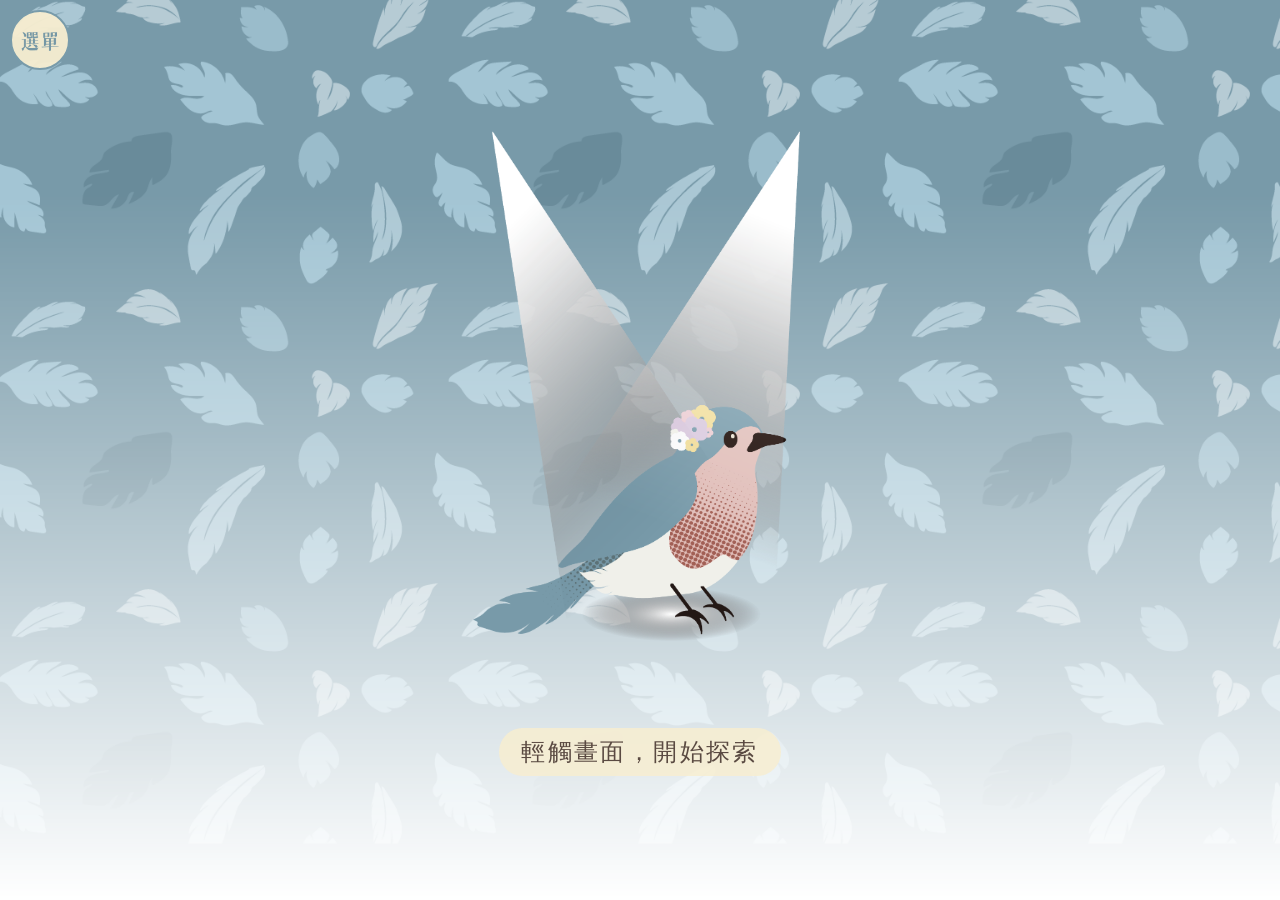
==== commit 12ba6dda: "Add files via upload" ====
--- a/cards.html
+++ b/cards.html
@@ -9,10 +9,6 @@
    可調整的樣式（只改數字即可）
    =================================================== */
 :root{
-  /* 自定義卡（C12）上文字的位置與大小：x 左右、y 上下、size 字的大小 */
-  --custom-x: 50%;
-  --custom-y: 55%;
-  --custom-size: 10cqw;
 
   /* 計分畫面：能力便條紙在卡牌上的位置、大小、角度 */
   --note-x: 50%;      /* 左右（50% = 置中） */
@@ -39,16 +35,24 @@
 
 /* =================================================== */
 @font-face{
-  font-family:"Crayon";
-  src:url("fonts/HanyiSentyCrayon-non-color.woff2") format("woff2");
+  font-family:"Chalk";
+  src:url("fonts/HanyiSentyChalk-site.woff2") format("woff2");
   font-display:swap;
 }
+@font-face{
+  font-family:"FYSong";             /* 猫啃网风雅宋（已加寬 10% 的網站版） */
+  src:url("fonts/FengYaSong-site.woff2") format("woff2");
+  font-display:swap;
+}
+.dialog .text,#talkPanel .pk p,.level,#s-result,.box p,.rv .tip,#toast{text-wrap:pretty;line-break:strict}
+.result,.level,#talkPanel .pk p{font-family:"FYSong","Noto Serif TC","PingFang TC","Microsoft JhengHei",serif}
 *{box-sizing:border-box;margin:0;padding:0;-webkit-tap-highlight-color:transparent}
-html,body{height:100%;overflow:hidden;overscroll-behavior:none}
+html,*{touch-action:manipulation}   /* 快速連點不會放大；雙指縮放仍可使用 */
+html,body{height:100%;max-width:100%;overflow:hidden;overscroll-behavior:none}
 body{
-  font-family:"Crayon","PingFang TC","Microsoft JhengHei",sans-serif;
+  font-family:"Chalk","PingFang TC","Microsoft JhengHei",sans-serif;
   color:var(--ink);
-  background:var(--rose) url("images/background1.png") center/cover no-repeat fixed;
+  background:#7697a6 url("images/background1.png") center/cover no-repeat;
   user-select:none;-webkit-user-select:none;
 }
 button{font-family:inherit;color:inherit;border:none;background:none;cursor:pointer}
@@ -63,17 +67,25 @@
 @keyframes fadeIn{from{opacity:0}to{opacity:1}}
 
 /* ---------- 左上選單、右上音樂 ---------- */
-.corner{position:fixed;top:calc(14px + env(safe-area-inset-top));z-index:50;
-  width:46px;height:46px;border-radius:50%;background:rgba(247,238,208,.92);
-  box-shadow:0 2px 8px rgba(90,74,66,.18);font-size:22px;display:none;align-items:center;justify-content:center}
+.corner{position:fixed;top:calc(10px + env(safe-area-inset-top));z-index:50;
+  width:clamp(44px,7vmin,60px);aspect-ratio:1;padding:0;border-radius:50%;border:2.5px solid #789baa;
+  background:rgba(247,238,208,.95);overflow:hidden;
+  font-size:22px;display:none;align-items:center;justify-content:center}
 .corner.show{display:flex}
-#menuBtn{left:14px}
-#cmenu{position:fixed;z-index:60;top:calc(68px + env(safe-area-inset-top));left:14px;display:none;flex-direction:column;
-  background:rgba(250,244,228,.97);border:2px solid var(--pink);border-radius:14px;overflow:hidden;box-shadow:0 4px 12px rgba(90,74,66,.2)}
+#menuBtn{left:calc(10px + env(safe-area-inset-left))}
+#menuBtn img{position:absolute;inset:0;width:100%;height:100%;object-fit:cover}
+#menuBtn.empty img{display:none}
+#menuBtn .mt{display:none}
+#menuBtn.empty .mt{display:block}
+/* 選單：細線分隔的清單（與故事線相同） */
+#cmenu{position:fixed;z-index:60;top:calc(env(safe-area-inset-top) + 74px);left:calc(env(safe-area-inset-left) + 10px);
+  display:none;flex-direction:column;min-width:10em;padding:6px 0;border-radius:12px;
+  background:rgba(250,246,234,.97);border:1px solid rgba(78,116,134,.28);box-shadow:0 10px 28px rgba(31,43,49,.22)}
 #cmenu.open{display:flex}
-#cmenu button{font-size:19px;padding:10px 22px;text-align:center}
-#cmenu button + button{border-top:1px dashed var(--pink)}
-#cmenu button:active{background:var(--lilac)}
+#cmenu button{font-family:"FYSong","Noto Serif TC","PingFang TC","Microsoft JhengHei",serif;font-size:18px;letter-spacing:.24em;
+  padding:12px 26px 12px calc(26px + .24em);text-align:center;color:#3d535d;transition:background .2s,color .2s}
+#cmenu button + button{border-top:1px solid rgba(78,116,134,.16)}
+#cmenu button:hover,#cmenu button:active{background:rgba(120,155,170,.12);color:#4e7486}
 #musicBtn{right:14px}
 #musicBtn.off{opacity:.45;text-decoration:line-through}
 
@@ -87,12 +99,6 @@
 .row{display:flex;gap:12px;flex-wrap:wrap;justify-content:center}
 
 /* ---------- 知更鳥 ---------- */
-.keeper{position:relative;width:min(62vw,40dvh,360px);aspect-ratio:1;animation:float 3.6s ease-in-out infinite}
-.keeper img{position:absolute;inset:0;width:100%;height:100%;object-fit:contain;transition:opacity .25s}
-.keeper img.k2{opacity:0}
-.keeper.alt img.k1{opacity:0}
-.keeper.alt img.k2{opacity:1}
-.keeper.noimg{background:rgba(120,155,170,.25);border-radius:50%}
 @keyframes float{0%,100%{transform:translateY(0)}50%{transform:translateY(-12px)}}
 
 /* ---------- 開場 ---------- */
@@ -105,40 +111,46 @@
 .cover.noimg img{display:none}
 #cover{height:min(64dvh,680px)}
 #coverTalk{height:min(40dvh,440px);flex:0 1 auto;min-height:110px}
-#loadText{font-size:clamp(20px,5vw,26px);letter-spacing:.1em;
+#loadText{font-size:clamp(19px,4.8vw,24px);letter-spacing:.1em;
   background:rgba(247,238,208,.85);padding:8px 22px;border-radius:999px}
 #loadText.ready{animation:breathe 2.2s ease-in-out infinite}
 @keyframes breathe{0%,100%{opacity:1}50%{opacity:.45}}
 
 /* ---------- 對話 ---------- */
 #s-talk{justify-content:center;gap:18px}
-.dialog{width:min(100%,620px);background:rgba(250,244,228,.96);color:var(--ink);border-radius:18px;
-  border:2px solid var(--pink);padding:16px 20px 12px;box-shadow:0 4px 14px rgba(90,74,66,.2)}
-.dialog .text{font-size:clamp(21px,5.3vw,27px);line-height:1.6;min-height:1.6em}
+/* 對話框：與故事線（A）相同的樣式與字級 */
+.dialog{--em:clamp(22px,min(1.5vw + 11px,4.6svh),34px);font-size:var(--em);
+  width:min(92vw,19em);background:#f7eed0;color:#3d535d;border-radius:26px;
+  border:3px solid #789baa;padding:12px 1em 10px;box-shadow:0 6px 0 rgba(120,155,170,.35);flex:none}
+.dialog .text{font-size:1em;line-height:1.7;line-break:strict;min-height:1.7em}
 .dialog .text ul{list-style:none;margin-top:4px}
 .dialog .text li{margin:6px 0;font-size:.9em;line-height:1.45}
 .dialog .text b{color:#a85a54;font-weight:normal}
-.dialog .nav{display:flex;justify-content:space-between;margin-top:8px}
-.dialog .nav button{color:#8a7468;font-size:clamp(16px,4vw,19px);padding:6px 4px}
-#talkNext.end{background:#4e7486;color:#fff;padding:8px 20px;border-radius:999px}
+.dialog .nav{display:flex;justify-content:space-between;margin-top:2px}
+.dialog .nav button{color:inherit;font-size:clamp(16px,.6vw + 12px,20px);padding:4px 2px;opacity:.7;letter-spacing:.12em;transition:opacity .2s}
+.dialog .nav button:hover{opacity:1}
+#talkNext.end{background:#4e7486;color:#fff;padding:6px 20px;border-radius:999px;opacity:1}
 
 /* 三種分類的說明區塊（顏色對應分類按鈕） */
 #talkPanel{display:none;flex-direction:column;gap:12px;width:min(100%,620px);flex:0 1 auto;min-height:0;overflow-y:auto}
 #s-talk.panel #talkPanel{display:flex}
 #s-talk.panel #coverTalk{display:none}
-#talkPanel .pk{color:#fff;border-radius:16px;padding:14px 18px;border:2px solid rgba(255,255,255,.85);
-  box-shadow:0 4px 0 rgba(60,45,40,.25);animation:fadeIn .5s ease both}
+#talkPanel .pk{animation:fadeIn .5s ease both}
 #talkPanel .pk:nth-child(2){animation-delay:.25s}
 #talkPanel .pk:nth-child(3){animation-delay:.5s}
-#talkPanel .pk h3{font-weight:normal;font-size:clamp(22px,5.6vw,28px);margin-bottom:4px}
-#talkPanel .pk p{font-size:clamp(17px,4.4vw,21px);line-height:1.5}
-#talkPanel .pk.a{background:#a85a54}
-#talkPanel .pk.b{background:#7a6694}
-#talkPanel .pk.c{background:#4e7486}
+/* 標題：獨立的色塊標籤，貼在說明框上方 */
+#talkPanel .pk h3{display:inline-block;font-weight:normal;font-size:clamp(21px,5.4vw,26px);color:#fff;
+  padding:4px 18px 2px;border-radius:12px 12px 0 0;margin-left:12px}
+/* 說明：淺色框、深色字 */
+#talkPanel .pk p{font-size:clamp(18px,4.6vw,22px);line-height:1.6;color:var(--ink);background:rgba(250,244,228,.97);
+  border:2.5px solid;border-radius:14px;padding:10px 16px;box-shadow:0 3px 0 rgba(60,45,40,.18)}
+#talkPanel .pk.a h3{background:#a85a54}  #talkPanel .pk.a p{border-color:#a85a54}
+#talkPanel .pk.b h3{background:#7a6694}  #talkPanel .pk.b p{border-color:#7a6694}
+#talkPanel .pk.c h3{background:#4e7486}  #talkPanel .pk.c p{border-color:#4e7486}
 
 /* ---------- 選主題 ---------- */
 #s-theme{justify-content:center;gap:22px}
-.title{font-size:clamp(21px,5.4vw,28px);text-align:center;line-height:1.5;
+.title{font-size:clamp(20px,5.2vw,26px);text-align:center;line-height:1.5;
   background:rgba(247,238,208,.88);padding:10px 20px;border-radius:16px}
 .themes{display:grid;grid-template-columns:1fr 1fr;gap:12px;width:min(100%,420px)}
 .themes .btn{width:100%;text-shadow:0 1px 2px rgba(0,0,0,.25)}
@@ -157,10 +169,6 @@
 .card.noimg img{display:none}
 .card.noimg .ph{display:flex;position:absolute;inset:0;align-items:center;justify-content:center;
   background:#ddd;color:#888;font-size:18cqw}
-.card .ctext{position:absolute;left:var(--custom-x);top:var(--custom-y);transform:translate(-50%,-50%);
-  width:82%;text-align:center;font-size:var(--custom-size);line-height:1.3;color:var(--ink);word-break:break-all}
-.card .ctext.chint{color:#fff;font-size:calc(var(--custom-size)*.85);background:rgba(78,116,134,.88);
-  border-radius:8px;padding:.35em .2em;box-shadow:0 2px 4px rgba(0,0,0,.2)}
 
 /* ---------- 旋轉盤 ---------- */
 #s-sort{gap:12px}
@@ -177,7 +185,7 @@
 #sortDone.show{display:flex}
 #sortDoneBtn,#levelNext,#scoreOk{background:#4e7486;border:2px solid rgba(255,255,255,.85);box-shadow:0 4px 0 rgba(60,45,40,.28)}
 .piles{display:grid;grid-template-columns:repeat(3,1fr);gap:8px;width:min(100%,560px)}
-.pile{position:relative;padding:12px 4px;border-radius:14px;font-size:clamp(19px,5vw,24px);line-height:1.3;
+.pile{position:relative;padding:12px 4px;border-radius:14px;font-size:clamp(18px,4.8vw,22px);line-height:1.3;
   color:#fff;border:2px solid rgba(255,255,255,.85);box-shadow:0 4px 0 rgba(60,45,40,.28)}
 .pile:active{transform:translateY(2px)}
 /* 三堆按鈕的顏色 */
@@ -229,6 +237,22 @@
 #s-level{gap:12px}
 #levelWrap{position:relative;flex:none;height:min(38dvh,420px);aspect-ratio:804/1642;margin-top:4%}
 #levelWrap .card{width:100%;height:100%}
+/* 手機直式：卡片小一點，Level 區放不下時可以上下捲動，不會疊到按鈕 */
+@media (max-aspect-ratio:1/1){
+  #s-level .levelBody{justify-content:flex-start;overflow-y:auto;overscroll-behavior:contain;gap:10px;padding:2px 2px 6px}
+  #s-level .levelBody > *{flex:none}
+  #levelWrap{height:min(25dvh,380px);margin-top:4px}
+  #s-level .levels{gap:4px}
+  #s-level .level{line-height:1.5}
+  #s-level .level .lv-tab{padding:2px 12px 0}
+  #s-level .level .lv-box{padding:6px 12px 7px}
+}
+/* 比較矮的手機（iPhone 的 Safari 有網址列時大約 660px 高）：卡片再小一點（點卡片可放大看） */
+@media (max-aspect-ratio:1/1) and (max-height:760px){
+  #s-level{gap:6px}
+  #levelWrap{height:16dvh}
+  #s-level .level{font-size:clamp(14px,3.8vw,16px)}
+}
 #levelNote{position:absolute;left:var(--note-x);top:var(--note-y);width:var(--note-w);
   transform:translateX(-50%) rotate(var(--note-rotate));z-index:2;pointer-events:none;
   filter:drop-shadow(0 3px 4px rgba(90,74,66,.3))}
@@ -239,11 +263,19 @@
 #levelNote.noimg .ph{display:flex}
 .levels{display:flex;flex-direction:column;gap:10px;width:min(100%,600px)}
 .levelBody{display:flex;flex-direction:column;align-items:center;gap:12px;width:100%;flex:1;min-height:0;justify-content:center}
-.level{text-align:left;padding:10px 16px;border-radius:14px;background:rgba(247,238,208,.94);
-  box-shadow:0 3px 0 rgba(90,74,66,.15);font-size:clamp(17px,4.5vw,22px);line-height:1.45}
-.level b{display:flex;justify-content:space-between;font-weight:normal;font-size:1.15em;color:var(--blue)}
-.level.sel{background:var(--blue);color:#fff}
-.level.sel b{color:var(--cream)}
+/* Level 選項：與「三種分類說明」相同的設計——上方標籤＋淺色框，三個統一用深藍 */
+.level{display:block;width:100%;text-align:left;font-size:clamp(15px,4vw,19px);line-height:1.6;color:#3d535d;transition:transform .15s}
+.level:active{transform:translateY(2px)}
+.level .lv-tab{display:inline-block;margin-left:12px;padding:3px 14px 1px;border-radius:10px 10px 0 0;
+  background:#4e7486;color:#fff;font-family:"Chalk","PingFang TC","Microsoft JhengHei",sans-serif;font-size:.95em;letter-spacing:.08em}
+.level .lv-box{display:block;background:rgba(250,244,228,.97);border:2px solid #4e7486;border-radius:12px;
+  padding:8px 14px 9px;box-shadow:0 3px 0 rgba(60,45,40,.15);transition:background .2s,color .2s}
+.level .lv-name{display:flex;justify-content:space-between;align-items:baseline;gap:10px;color:#4e7486;font-size:1.06em;letter-spacing:.06em}
+.level .lv-pts{flex:none;font-family:"Chalk","PingFang TC","Microsoft JhengHei",sans-serif;font-size:.9em}
+.level .lv-desc{display:block;margin-top:2px}
+.level.sel .lv-tab{background:#3d5568}
+.level.sel .lv-box{background:#4e7486;color:#fff}
+.level.sel .lv-name{color:#f7eed0}
 
 /* ---------- 樹枝計分 ---------- */
 #s-score{justify-content:center;gap:30px}
@@ -255,36 +287,38 @@
 .branch .tick::before{content:"";position:absolute;left:50%;top:-8px;width:2px;height:6px;background:var(--branch)}
 #marker{position:absolute;top:24px;left:0;width:38px;height:38px;margin-left:-19px;transition:left .8s ease}
 #marker .seed{width:38px;height:38px}
-#plus{position:absolute;top:0;transform:translateX(-50%);font-size:20px;color:var(--blue);opacity:0}
+#plus{position:absolute;top:-6px;transform:translateX(-50%);font-size:26px;color:var(--blue);opacity:0}
 #plus.pop{animation:pop 1s ease}
 @keyframes pop{0%{opacity:0;transform:translate(-50%,10px)}30%{opacity:1}100%{opacity:0;transform:translate(-50%,-14px)}}
-#scoreText{min-height:2em}
+#scoreText{min-height:2em;font-size:clamp(22px,5.8vw,30px)}
+#scoreText .big{font-size:clamp(48px,13vw,72px);color:#4e7486;margin:0 .12em;line-height:1;vertical-align:-.12em}
 
 /* ---------- 結果 ---------- */
 #s-result{justify-content:flex-start;gap:18px;overflow-y:auto}
 #s-result > *{flex:none}
-.result{width:min(100%,640px);background:var(--cream);border-radius:20px;padding:22px 24px;
-  box-shadow:0 6px 18px rgba(90,74,66,.22);border:3px solid var(--pink);text-align:center}
-.result .score{font-size:clamp(21px,5.4vw,26px);opacity:.85}
-.result h2{font-weight:normal;font-size:clamp(19px,4.8vw,23px);color:#8a7468;margin:14px 0 10px}
-.result p{font-size:clamp(17px,4.4vw,21px);line-height:1.75}
-.res-top{display:flex;gap:14px;align-items:center;text-align:left;background:#fff;border-radius:16px;padding:12px}
-.res-top .card{width:96px;flex:none;cursor:zoom-in}
-.res-top .nm{font-size:clamp(24px,6.4vw,32px);color:var(--ink);line-height:1.3;word-break:break-all}
-.res-top .sk{font-size:clamp(16px,4.2vw,19px);margin-top:4px;color:#4e7486}
-.res-top .lv{display:inline-block;margin-top:6px;font-size:clamp(15px,3.9vw,17px);background:#a85a54;color:#fff;border-radius:999px;padding:2px 12px}
-.res-sec{text-align:left;margin-top:14px}
-.res-sec h3{font-weight:normal;font-size:clamp(17px,4.4vw,20px);color:#a85a54;margin-bottom:2px}
-.res-sec p{font-size:clamp(18px,4.6vw,22px);line-height:1.65}
-.res-sec.tip{background:rgba(120,155,170,.16);border-radius:14px;padding:10px 14px}
-.res-note{margin-top:14px;font-size:clamp(15px,3.9vw,18px)!important;opacity:.75}
-.res-shop{margin-top:16px;padding-top:14px;border-top:2px dashed var(--pink)}
-.res-shop p{font-size:clamp(16px,4.2vw,19px);margin-bottom:10px}
-.panel2{width:min(100%,640px);background:rgba(250,244,228,.96);border-radius:20px;padding:18px 20px;
-  border:2px solid var(--pink);box-shadow:0 4px 14px rgba(90,74,66,.18);text-align:center}
+.result{width:min(100%,640px);background:rgba(250,244,228,.97);border-radius:20px;padding:22px 22px 20px;
+  box-shadow:0 6px 18px rgba(90,74,66,.2);border:2px solid var(--pink);text-align:left}
+.result .score{font-size:clamp(20px,5.2vw,25px);color:var(--ink)}
+.result h2{font-weight:normal;font-size:clamp(18px,4.6vw,22px);color:#4e7486;margin:4px 0 12px}
+.result p{font-size:clamp(18px,4.6vw,22px);line-height:1.75}
+.res-top{display:flex;gap:16px;align-items:center}
+.res-top .card{width:92px;flex:none;cursor:zoom-in}
+.res-top .nm{font-size:clamp(23px,6vw,30px);color:var(--ink);line-height:1.3;word-break:break-all}
+.res-top .sk{font-size:clamp(17px,4.4vw,20px);margin-top:4px;color:#4e7486}
+.res-top .lv{display:inline-block;margin-top:8px;font-size:clamp(15px,3.9vw,17px);color:#4e7486;
+  border:1.5px solid #4e7486;border-radius:999px;padding:1px 12px}
+.res-sec{margin-top:16px;padding-top:14px;border-top:1.5px dashed var(--pink)}
+.res-sec h3{font-weight:normal;font-size:clamp(18px,4.6vw,21px);color:#4e7486;margin-bottom:4px}
+.res-note{margin-top:16px;padding-top:14px;border-top:1.5px dashed var(--pink);font-size:clamp(16px,4.2vw,19px)!important}
+.res-gift{margin-top:10px;color:#a85a54}
+.res-shop{margin-top:16px;padding-top:14px;border-top:1.5px dashed var(--pink);text-align:center}
+.res-shop p{font-size:clamp(16px,4.2vw,19px)!important;margin-bottom:10px}
+.panel2{width:min(100%,640px);background:rgba(250,244,228,.97);border-radius:20px;padding:20px 20px;
+  border:2px solid var(--pink);box-shadow:0 4px 14px rgba(90,74,66,.16);text-align:center}
+.panel2 .part + .part{margin-top:18px;padding-top:16px;border-top:1.5px dashed var(--pink)}
 .panel2 h2{font-weight:normal;font-size:clamp(22px,5.6vw,28px);color:#4e7486;margin-bottom:4px}
-.panel2 .sub{font-size:clamp(15px,3.9vw,17px);opacity:.75;margin-bottom:12px;line-height:1.5}
-.panel2 .q{font-size:clamp(17px,4.4vw,20px);margin-bottom:6px}
+.panel2 .sub{font-size:clamp(16px,4.2vw,18px);margin-bottom:12px;line-height:1.6;color:var(--ink)}
+.panel2 .q{font-size:clamp(17px,4.4vw,20px);margin-bottom:6px;color:var(--ink)}
 .rate{display:flex;justify-content:center;gap:6px;margin-bottom:12px}
 .rate button{font-size:32px;filter:grayscale(1);opacity:.4;transition:transform .15s}
 .rate button.on{filter:none;opacity:1;transform:scale(1.1)}
@@ -297,10 +331,8 @@
 #fbHp{position:absolute;left:-9999px;width:1px;height:1px;opacity:0}
 #fbText{width:100%;min-height:96px;font-family:inherit;font-size:18px;padding:10px 12px;border-radius:12px;
   border:2px solid var(--pink);background:#fff;color:var(--ink);resize:vertical;margin-bottom:10px}
-#fbMsg{min-height:1.5em;font-size:16px;margin-top:8px}
+#fbMsg{min-height:1.5em;font-size:16px;margin-top:8px;color:#a85a54}
 #fbSend{background:#4e7486}
-#spQR{display:none;width:min(60%,220px);margin:8px auto 12px;border-radius:12px;background:#fff;padding:8px}
-#spQR.show{display:block}
 #spBtn{background:#c78696}
 .endrow{margin-bottom:10px}
 
@@ -335,14 +367,46 @@
   .grid{grid-template-columns:repeat(5,1fr)}
   #coverTalk{height:min(46dvh,460px)}
 }
+/* ---------- 電腦、平板：字放大 ---------- */
+@media (min-width:900px) and (min-height:620px){
+  #talkPanel{width:min(100%,760px)}
+  #talkPanel .pk h3{font-size:24px}
+  #talkPanel .pk p{font-size:21px;padding:10px 18px}
+  .title{font-size:25px}
+  .hint,#sortGuide{font-size:19px}
+  .btn{font-size:21px}
+  .piles{width:min(100%,680px)}
+  .pile{font-size:22px}
+  #reviewBtn{font-size:18px}
+  .levels{width:min(46vw,620px)}
+  .level{font-size:18px}
+  .seedrow{width:min(100%,640px)}
+  .seedrow .num{font-size:20px}
+  .result,.panel2{width:min(100%,760px)}
+  .result{padding:28px 34px 24px}
+  .result p{font-size:21px}
+  .result .score{font-size:23px}
+  .result h2{font-size:21px}
+  .res-top .card{width:108px}
+  .res-top .nm{font-size:30px}
+  .res-top .sk{font-size:20px}
+  .res-top .lv{font-size:17px}
+  .res-sec h3{font-size:20px}
+  .res-note,.res-shop p{font-size:18px!important}
+  .panel2 h2{font-size:25px}
+  .panel2 .sub,.panel2 .q{font-size:19px}
+  .box{width:min(100%,540px);font-size:21px}
+  #scoreText{font-size:25px}
+}
 </style>
 </head>
 <body>
 <div id="app">
 
-  <button class="corner show" id="menuBtn" aria-label="選單">☰</button>
+  <button class="corner show" id="menuBtn" aria-label="選單"><img src="images/btn-menu.png" alt="" onerror="this.parentElement.classList.add('empty')"><span class="mt">☰</span></button>
   <nav id="cmenu">
     <button type="button" id="cmHome">回到首頁</button>
+    <button type="button" id="cmRestart">重新開始</button>
     <button type="button" id="cmStaff">工作人員</button>
   </nav>
   <button class="corner" id="musicBtn" aria-label="音樂">♪</button>
@@ -442,27 +506,27 @@
       <div class="res-sec"><h3 id="resStateT"></h3><p id="resState"></p></div>
       <div class="res-sec tip"><h3 id="resTipT"></h3><p id="resTip"></p></div>
       <p class="res-note" id="resNote"></p>
+      <p class="res-gift" id="resGift"></p>
       <div class="res-shop" id="resShop"><p id="shopText"></p><button class="btn" id="shopBtn"></button></div>
     </div>
 
-    <!-- 回饋 -->
-    <div class="panel2" id="fbBox">
-      <h2 id="fbTitle"></h2>
-      <p class="sub" id="fbSub"></p>
-      <p class="q" id="fbRate"></p>
-      <div class="rate" id="rate"></div>
-      <textarea id="fbText" maxlength="500"></textarea>
-      <input id="fbHp" type="text" tabindex="-1" autocomplete="off" aria-hidden="true">
-      <button class="btn" id="fbSend"></button>
-      <p id="fbMsg"></p>
-    </div>
-
-    <!-- 贊助 -->
-    <div class="panel2" id="spBox">
-      <h2 id="spTitle"></h2>
-      <p class="sub" id="spText"></p>
-      <img id="spQR" alt="贊助 QR code">
-      <button class="btn" id="spBtn"></button>
+    <!-- 回饋＋贊助（同一張卡片） -->
+    <div class="panel2">
+      <div class="part" id="fbBox">
+        <h2 id="fbTitle"></h2>
+        <p class="sub" id="fbSub"></p>
+        <p class="q" id="fbRate"></p>
+        <div class="rate" id="rate"></div>
+        <textarea id="fbText" maxlength="500"></textarea>
+        <input id="fbHp" type="text" tabindex="-1" autocomplete="off" aria-hidden="true">
+        <button class="btn" id="fbSend"></button>
+        <p id="fbMsg"></p>
+      </div>
+      <div class="part" id="spBox">
+        <h2 id="spTitle"></h2>
+        <p class="sub" id="spText"></p>
+        <button class="btn" id="spBtn"></button>
+      </div>
     </div>
 
     <div class="row endrow">
@@ -478,18 +542,16 @@
   <div class="row"><button class="btn light" id="leaveNo">繼續排卡</button><button class="btn" id="leaveYes">離開</button></div>
 </div></div>
 
-<!-- 自定義卡輸入 -->
-<div class="modal" id="inputModal"><div class="box">
-  <p id="inputText"></p>
-  <input id="customInput" type="text" autocomplete="off">
-  <div class="err" id="inputErr"></div>
-  <div class="row"><button class="btn light" id="inputNo">取消</button><button class="btn" id="inputYes">寫好了</button></div>
+<!-- 重新開始提醒 -->
+<div class="modal" id="restartModal"><div class="box">
+  <p>要重新開始排卡嗎？<br>目前的進度不會保留。</p>
+  <div class="row"><button class="btn light" id="restartNo">繼續排卡</button><button class="btn" id="restartYes">重新開始</button></div>
 </div></div>
 
 <!-- 沒有可改變的卡 -->
 <div class="modal" id="zeroModal"><div class="box">
   <p id="zeroText"></p>
-  <div class="row"><button class="btn light" id="zeroBack">回去重新分類</button><button class="btn" id="zeroWrite">寫自定義卡</button></div>
+  <div class="row"><button class="btn" id="zeroBack">回去重新分類</button></div>
 </div></div>
 
 <!-- 查看已分類 -->
@@ -514,14 +576,11 @@
   home:   'index.html',     // 回到首頁
   shop:     'shop.html',          // 購買卡牌頁（首頁 C 支線）
   sponsor:  'shop.html#sponsor',  // 贊助：連到購買卡牌頁的「支持我們」區塊
-  sponsorQR: IMG + 'sponsor-qr.png',   // 贊助 QR code 圖（沒有這張圖就不顯示）
   feedback: 'https://script.google.com/macros/s/AKfycby0IrQq5lZt7b8Wv2QHy5VXmNtBHDzhBPWE1OdNWUV9PsJRWaI9b_J_NycdWC3zqk2d_w/exec',   // 回饋後台網址
   flowerOn:  IMG + 'flower-on.png',    // 評分：亮的花
   flowerOff: IMG + 'flower-off.png',   // 評分：不亮的花
   cover1:  IMG + 'cover1.png',   // 開場知更鳥（直式）
   cover2:  IMG + 'cover2.png',   // 開場知更鳥打光版
-  keeper1: IMG + 'keeper1.png',
-  keeper2: IMG + 'keeper2.png',
   seed:    IMG + 'seed.png',
   bg:      IMG + 'background1.png',
   music:  'audio/music1.mp3'
@@ -560,17 +619,12 @@
   sortHint: '以「當時的自己」判斷・還有 {n} 張',
   sortGuide: '點選下方的選項，把中間這張卡分類 ↓',
 
-  customHint:  '點我寫下<br>你的因素',
-  customAsk:   '如果有卡片裡沒有提到的因素，可以寫在這裡～',
-  customEmpty: '請先寫下文字喔',
-  customLong:  '最多 {n} 個字喔',
-  customNeed:  '要放進「可以改變的」之前，請先寫下你的因素喔～',
 
   pickTitle: '可以改變的因素超過 {max} 張囉！<br>請選出對你最重要的 {max} 張',
   pickCount: '已選 {n} / {max}',
   pickFull:  '最多只能選 {max} 張喔',
 
-  zero: '還沒有可以改變的因素喔～<br>請至少選一張，或在自定義卡寫下屬於你的因素。',
+  zero: '還沒有可以改變的因素喔～<br>請至少選一張「可以改變的」卡吧！',
 
   seedIntro: [
     '這裡有 10 顆種子，請依照每個因素對你的重要程度，把種子放到卡片上吧。',
@@ -584,9 +638,9 @@
   levelHint: '第 {i} / {total} 張・這張卡有 {s} 顆種子',
   levelDone: '確認完成',
   levels: [
-    { title:'Level 1', desc:'有改善的意圖，但目前的能力並未出現明顯的提升。' },
-    { title:'Level 2', desc:'意識到改變的契機並改進行為，但相信自己還有進步的空間。' },
-    { title:'Level 3', desc:'認可自己已經有所改變，並對當下能力的進步感到滿足。' }
+    { title:'Level. I',   name:'開始看得見、意識到', desc:'能察覺此因素對自己的影響，但反應模式仍隨過往習慣動搖，尚未採取實際改變行動。' },
+    { title:'Level. II',  name:'開始嘗試、主動調整', desc:'能主動調整不同的應對方式，雖然過程仍需要花心思拿捏，但已看見改變的發生。' },
+    { title:'Level. III', name:'自然流暢、融入心態', desc:'已不再輕易動搖自己，能坦然接納並穩定應對，新的思維方式已完全融入生活中。' }
   ],
 
   scoreTitle: '種子正在慢慢長大…',
@@ -601,11 +655,12 @@
   resState:    '現在的你能夠做到的',
   resTip:      '送給你的小練習',
   resNote:     '分數沒有好壞之分，不論現在在哪個階段，都是給花園帶來不一樣的樣貌。',
-  shopText:    '想看每張卡更完整的解讀嗎？<br>《遺落成華》卡牌套組裡，有更多詳細的介紹與引導～',
+  resGift:     '🎁 帶著這個畫面去找攤主，就能領取一份神秘小禮物喔！',
+  shopText:    '想看每張卡更完整的解讀嗎？<br>《遺落成華》卡牌套組裡，有更多詳細的介紹～',
   shopBtn:     '看看卡牌套組',
 
   fbTitle:   '給我們一點回饋吧',
-  fbSub:     '你的回饋會幫助花園長得更好～（不會傳送你寫下的遺憾內容）',
+  fbSub:     '你的回饋能夠幫助我們更加完整！歡迎寫下這次的體驗～',
   fbRate:    '這次的體驗感覺如何？',
   fbPlace:   '想對我們說的話…（選填）',
   fbSend:    '送出回饋',
@@ -617,8 +672,8 @@
   fbWait:    '剛剛已經收到你的回饋囉，稍等一分鐘再送吧～',
 
   spTitle: '支持我們',
-  spText:  '歡迎支持我們！掃描下方的 QR code 就能贊助 🌷',
-  spBtn:   '贊助我們',
+  spText:  '歡迎支持我們！可以私訊 IG 贊助，或到現場購買周邊、現金贊助 🌷',
+  spBtn:   '看看支持方式',
   soon:    '即將開放'
 };
 
@@ -629,9 +684,8 @@
   M:{ name:'財務管理', cards:['M01','M02','M03'] },
   O:{ name:'其他',     cards:[] }
 };
-const COMMON = ['C01','C02','C03','C04','C05','C06','C07','C08','C09','C10','C11','C12'];
-const CUSTOM = 'C12';
-const MAX_CHANGE = 5, TOTAL_SEEDS = 10, CUSTOM_MAX = 12;
+const COMMON = ['C01','C02','C03','C04','C05','C06','C07','C08','C09','C10','C11'];
+const MAX_CHANGE = 5, TOTAL_SEEDS = 10;
 
 /* =========================================================
    ✏️ 因素卡資料：名稱、對應能力、三個階段的表現（state）與給使用者的小練習（tip）
@@ -751,12 +805,8 @@
     state:['缺乏理財規劃的盲目支配中，常為不確定的未來感到焦慮','理清自己的財務現狀，練習分配擁有的資源','游刃有餘面對自己的財務規劃，建立踏實的保障'],
     tip:['先從生活上的記帳開始，不急著批判自己，只是看清楚錢都飛往了哪裡。',
          '試著把收入分成「生活、存錢、想做的事」三份預算，細項目可以再慢慢調整。',
-         '你已經能從容地規劃財務。定期回顧一次目標，讓這份安全感一直陪著你。'] },
-  C12:{ name:'{t}', skill:'屬於你的因素',
-    state:['有改善的意圖，但目前的能力並未出現明顯的提升','意識到改變的契機並改進行為，但相信自己還有進步的空間','認可自己已經有所改變，並對當下能力的進步感到滿足'],
-    tip:['你寫下的「{t}」，是只有你自己知道的重要因素。先試著觀察它通常在什麼時候出現，就是改變的開始。',
-         '你已經開始為「{t}」做出改變。試著寫下一個這週就能做到的小步驟，讓改變更穩定。',
-         '你已經在「{t}」上看見自己的成長。好好肯定這段努力，它會成為你往後的底氣。'] }
+         '你已經能從容地規劃財務。定期回顧一次目標，讓這份安全感一直陪著你。'] }
+
 };
 
 
@@ -768,7 +818,7 @@
 const sleep = ms => new Promise(r => setTimeout(r, ms));
 const failed = new Set();
 
-let theme = null, cards = [], customText = '', music = null, guard = false;
+let theme = null, cards = [], music = null, guard = false;
 
 /* ---------- 主題（從故事頁帶入：cards.html?theme=F） ---------- */
 (function readTheme(){
@@ -797,51 +847,27 @@
   const d = document.createElement('div');
   d.className = 'card'; d.dataset.code = code;
   const img = document.createElement('img');
-  img.alt = code; img.src = CARD + code + '.png';
-  if (failed.has(CARD + code + '.png')) d.classList.add('noimg');
-  img.onerror = () => d.classList.add('noimg');
+  img.alt = code; img.decoding = 'async'; img.src = CARD + code + '.webp';
+  if (failed.has(CARD + code + '.webp')) img.src = CARD + code + '.png';
+  img.onerror = () => {             // webp 讀不到時改用 png，再不行就顯示編號
+    if (img.src.endsWith('.webp')) img.src = CARD + code + '.png'; else d.classList.add('noimg'); };
   const ph = document.createElement('div'); ph.className = 'ph'; ph.textContent = code;
   d.append(img, ph);
-  if (code === CUSTOM){
-    const t = document.createElement('div'); t.className = 'ctext';
-    d.appendChild(t);
-    d._hint = !!opt.hint;
-  }
-  updateCustom(d);
   return d;
 }
-function updateCustom(d){
-  const t = d.querySelector('.ctext'); if (!t) return;
-  if (customText){ t.textContent = customText; t.classList.remove('chint'); }
-  else if (d._hint){ t.innerHTML = TEXT.customHint; t.classList.add('chint'); }
-  else { t.textContent = ''; }
-}
-function refreshCustomAll(){ document.querySelectorAll('.card[data-code="'+CUSTOM+'"]').forEach(updateCustom); }
 
 function zoom(code){
   const b = $('#zoomBody'); b.innerHTML = ''; b.appendChild(cardEl(code)); openM('zoomModal');
 }
 $('#zoomModal').onclick = () => closeM('zoomModal');
 
-/* ---------- 知更鳥換圖 ---------- */
-function setupKeeper(el){
-  const [a, b] = el.querySelectorAll('img');
-  a.src = FILES.keeper1; b.src = FILES.keeper2;
-  if (failed.has(FILES.keeper1) && failed.has(FILES.keeper2)) el.classList.add('noimg');
-}
+
+/* ---------- 知更鳥 ---------- */
 function setupCover(el){
   const [a, b] = el.querySelectorAll('img');
-  // 沒有 cover 圖時，先用 keeper 圖代替
-  const pick = (f, alt) => failed.has(f) ? (failed.has(alt) ? null : alt) : f;
-  const s1 = pick(FILES.cover1, FILES.keeper1), s2 = pick(FILES.cover2, FILES.keeper2);
-  if (!s1){ el.classList.add('noimg'); return; }
-  a.src = s1; if (s2) b.src = s2; else b.remove();
-}
-let keeperTimer = null;
-function keeperBlink(el, ms){
-  clearInterval(keeperTimer);
-  if (!el || !el.classList.contains('keeper')) return;
-  keeperTimer = setInterval(() => el.classList.toggle('alt'), ms);
+  if (failed.has(FILES.cover1)){ el.classList.add('noimg'); return; }
+  a.src = FILES.cover1;
+  if (failed.has(FILES.cover2)) b.remove(); else b.src = FILES.cover2;
 }
 
 /* ---------- 預先載入 ---------- */
@@ -854,28 +880,28 @@
     i.src = src;
   });
 }
-async function loadMusic(){
-  let src = FILES.music;
-  try {
-    const ctrl = new AbortController();
-    const t = setTimeout(() => ctrl.abort(), 15000);
-    const r = await fetch(FILES.music, {signal: ctrl.signal});
-    clearTimeout(t);
-    if (r.ok) src = URL.createObjectURL(await r.blob());
-  } catch(e) { /* 本機開檔或網路慢時，改用串流播放 */ }
-  music = new Audio(src); music.loop = true; music.volume = .6;
-}
 async function preload(){
-  await Promise.all([FILES.cover1, FILES.cover2, FILES.keeper1, FILES.keeper2].map(f => loadImg(f, 6000)));
+  // 1. 先載開場知更鳥
+  await Promise.all([FILES.cover1, FILES.cover2].map(f => loadImg(f, 6000)));
   setupCover($('#cover')); setupCover($('#coverTalk'));
 
-  const codes = [...COMMON, ...Object.values(THEMES).flatMap(t => t.cards)];
-  const list = [FILES.bg, FILES.seed, ...codes.map(c => CARD + c + '.png'), ...codes.map(c => NOTE + c + '.png'), FILES.sponsorQR, FILES.flowerOn, FILES.flowerOff];
-  let n = 0; const total = list.length + 2;
+  // 音樂不用等，邊播邊下載
+  music = new Audio(FILES.music); music.loop = true; music.volume = .6; music.preload = 'auto';
+
+  // 2. 開始前一定要有的：背景、種子、字型
+  const must = [FILES.bg, FILES.seed];
+  let n = 0; const total = must.length + 1;
   const step = () => { n++; $('#loadText').textContent = TEXT.loading + ' ' + Math.round(n / total * 100) + '%'; };
-  const font = Promise.race([document.fonts ? document.fonts.load('20px Crayon') : 0, sleep(8000)]).catch(()=>{}).then(step);
-  await Promise.all([...list.map(s => loadImg(s).then(step)), loadMusic().then(step), font]);
+  const font = Promise.race([document.fonts ? Promise.all([document.fonts.load('20px Chalk')]) : 0, sleep(10000)]).catch(()=>{}).then(step);
+  await Promise.all([...must.map(s => loadImg(s).then(step)), font]);
   if (failed.has(FILES.seed)) document.body.classList.add('noseed');
+
+  // 3. 卡牌和其他圖片在背景慢慢載，不用等（這次主題的卡排最前面）
+  const first = [...COMMON, ...(theme ? THEMES[theme].cards : [])];
+  const rest = Object.values(THEMES).flatMap(t => t.cards).filter(c => !first.includes(c));
+  const later = [...[...first, ...rest].map(c => CARD + c + '.webp'), FILES.flowerOn, FILES.flowerOff,
+    ...[...first, ...rest].map(c => NOTE + c + '.png')];
+  (async () => { for (let i = 0; i < later.length; i += 4) await Promise.all(later.slice(i, i + 4).map(s => loadImg(s, 20000))); })();
 
   const lt = $('#loadText'); lt.textContent = TEXT.ready; lt.classList.add('ready');
   $('#s-load').addEventListener('click', start, {once:true});
@@ -890,6 +916,9 @@
 $('#leaveText').innerHTML = TEXT.leave;
 $('#menuBtn').onclick = e => { e.stopPropagation(); $('#cmenu').classList.toggle('open'); };
 $('#cmHome').onclick = e => { e.stopPropagation(); $('#cmenu').classList.remove('open'); openM('leaveModal'); };
+$('#cmRestart').onclick = e => { e.stopPropagation(); $('#cmenu').classList.remove('open'); openM('restartModal'); };
+$('#restartNo').onclick = () => closeM('restartModal');
+$('#restartYes').onclick = () => go('cards.html');
 document.addEventListener('click', () => $('#cmenu').classList.remove('open'));
 $('#leaveNo').onclick = () => closeM('leaveModal');
 $('#leaveYes').onclick = () => go(FILES.home);
@@ -900,9 +929,9 @@
 let typing = null;
 function talk(lines, endLabel, onDone){
   show('s-talk');
-  const keeper = $('#coverTalk'), txt = $('#talkText'), prev = $('#talkPrev'), next = $('#talkNext');
+  const txt = $('#talkText'), prev = $('#talkPrev'), next = $('#talkNext');
   let i = 0;
-  const finish = () => { if (typing){ clearInterval(typing.t); txt.innerHTML = typing.full; typing = null; keeperBlink(keeper, 1400); } };
+  const finish = () => { if (typing){ clearInterval(typing.t); txt.innerHTML = typing.full; typing = null; } };
   const render = () => {
     finish();
     let line = lines[i];
@@ -917,7 +946,6 @@
     next.classList.toggle('end', last);
     if (line.includes('<')){ txt.innerHTML = line; return; }
     txt.textContent = ''; let k = 0;
-    keeperBlink(keeper, 260);
     typing = { full: line, t: setInterval(() => {
       txt.textContent = line.slice(0, ++k);
       if (k >= line.length) finish();
@@ -1022,17 +1050,12 @@
   const d = deck(), i = d.indexOf(c);
   if (i < 0) return;
   if (i !== cur){ cur = i; renderRing(); return; }
-  if (c.code === CUSTOM) askCustom(); else zoom(c.code);
+  zoom(c.code);
 }
 
 function classify(p){
   const d = deck(); if (!d.length) return;
   const c = d[cur];
-  if (c.code === CUSTOM && p === 'a' && !customText){
-    toast(TEXT.customNeed);
-    askCustom(() => classify('a'));
-    return;
-  }
   const e = ringEls[c.code];
   const dx = {a:-1, b:0, c:1}[p] * innerWidth * .3;
   e.style.transform = `translate(${dx}px, ${innerHeight * .45}px) scale(.2)`;
@@ -1046,24 +1069,6 @@
 let tipShown = false;
 document.querySelectorAll('.pile').forEach(b => b.onclick = () => classify(b.dataset.p));
 
-/* 自定義卡輸入 */
-let afterCustom = null;
-function askCustom(cb){
-  afterCustom = cb || null;
-  $('#inputText').textContent = TEXT.customAsk;
-  const inp = $('#customInput'); inp.value = customText; inp.maxLength = CUSTOM_MAX + 5;
-  $('#inputErr').textContent = '';
-  openM('inputModal'); setTimeout(() => inp.focus(), 100);
-}
-$('#inputNo').onclick = () => { closeM('inputModal'); afterCustom = null; };
-$('#inputYes').onclick = () => {
-  const v = $('#customInput').value.trim();
-  if (!v){ $('#inputErr').textContent = TEXT.customEmpty; return; }
-  if ([...v].length > CUSTOM_MAX){ $('#inputErr').textContent = fill(TEXT.customLong, {n:CUSTOM_MAX}); return; }
-  customText = v; refreshCustomAll(); closeM('inputModal');
-  const cb = afterCustom; afterCustom = null; if (cb) cb();
-};
-$('#customInput').addEventListener('keydown', e => { if (e.key === 'Enter') $('#inputYes').click(); });
 
 /* 查看已分類 */
 const PILE_NAME = {a:'可以改變的', b:'恆久不變的', c:'沒有關聯的'};
@@ -1099,10 +1104,6 @@
 $('#zeroBack').onclick = () => {
   closeM('zeroModal');
   cards.forEach(c => c.pile = null); cur = 0; show('s-sort'); renderRing();
-};
-$('#zeroWrite').onclick = () => {
-  closeM('zeroModal');
-  askCustom(() => { cards.find(c => c.code === CUSTOM).pile = 'a'; afterSort(); });
 };
 
 /* ---------- 選出五張 ---------- */
@@ -1183,7 +1184,9 @@
     const pts = k === 2 ? c.seeds : k === 1 ? c.seeds / 2 : 0;
     const b = document.createElement('button');
     b.className = 'level' + (c.level === k + 1 ? ' sel' : '');
-    b.innerHTML = `<b><span>${lv.title}</span><span>+${pts}</span></b>${lv.desc}`;
+    b.innerHTML = `<span class="lv-tab">${lv.title}</span><span class="lv-box">`
+      + `<span class="lv-name"><span>「${lv.name}」</span><span class="lv-pts">+${pts}</span></span>`
+      + `<span class="lv-desc">${lv.desc}</span></span>`;
     b.onclick = () => {
       c.level = k + 1; renderLevel();
       // 不是最後一張：選完自動到下一張；最後一張：等使用者按「確認完成」
@@ -1234,7 +1237,7 @@
     plus.classList.remove('pop'); void plus.offsetWidth; plus.classList.add('pop');
     await sleep(1000);
   }
-  $('#scoreText').textContent = fill(TEXT.scoreFinal, {n:total});
+  $('#scoreText').innerHTML = fill(TEXT.scoreFinal, {n:'<span class="big">' + total + '</span>'});
   $('#scoreText').style.visibility = $('#scoreOk').style.visibility = 'visible';
   $('#scoreOk').onclick = () => showResult();
 }
@@ -1253,21 +1256,21 @@
 function showResult(){
   const total = chosen().reduce((s, c) => s + points(c), 0);
   const top = pickTop(), f = FACTORS[top.code], lv = Math.max(1, top.level) - 1;
-  const t = str => str.replace(/\{t\}/g, customText || '自定義因素');
   $('#resScore').textContent = fill(TEXT.scoreFinal, {n:total});
   $('#resTopTitle').textContent = TEXT.resTop;
   const ce = cardEl(top.code); ce.onclick = () => zoom(top.code);
   $('#resCard').replaceChildren(ce);
-  $('#resName').textContent = t(f.name);
+  $('#resName').textContent = f.name;
   $('#resSkill').textContent = fill(TEXT.resSkill, {s:f.skill});
   $('#resLevel').textContent = fill(TEXT.resLevel, {l:TEXT.levels[lv].title});
-  $('#resStateT').textContent = TEXT.resState; $('#resState').textContent = t(f.state[lv]);
-  $('#resTipT').textContent = TEXT.resTip;     $('#resTip').textContent = t(f.tip[lv]);
+  $('#resStateT').textContent = TEXT.resState; $('#resState').textContent = f.state[lv];
+  $('#resTipT').textContent = TEXT.resTip;     $('#resTip').textContent = f.tip[lv];
   $('#resNote').textContent = TEXT.resNote;
+  $('#resGift').textContent = TEXT.resGift;
   $('#shopText').innerHTML = TEXT.shopText;
   $('#shopBtn').textContent = FILES.shop ? TEXT.shopBtn : TEXT.soon; $('#shopBtn').disabled = !FILES.shop;
   lastResult = { theme: THEMES[theme] ? THEMES[theme].name : '', score: total,
-    card: top.code, factor: top.code === CUSTOM ? '自定義卡' : f.name, level: lv + 1 };
+    card: top.code, factor: f.name, level: lv + 1 };
   setupFeedback(); setupSponsor();
   show('s-result'); $('#s-result').scrollTop = 0;
 }
@@ -1315,17 +1318,14 @@
 
 /* 贊助 */
 function setupSponsor(){
-  const hasQR = !failed.has(FILES.sponsorQR);
   $('#spTitle').textContent = TEXT.spTitle; $('#spText').textContent = TEXT.spText;
   $('#spBtn').textContent = FILES.sponsor ? TEXT.spBtn : TEXT.soon; $('#spBtn').disabled = !FILES.sponsor;
-  $('#spBtn').style.display = (!FILES.sponsor && hasQR) ? 'none' : '';
-  const q = $('#spQR'); q.classList.toggle('show', hasQR); if (hasQR) q.src = FILES.sponsorQR;
 }
 $('#spBtn').onclick = () => window.open(FILES.sponsor, '_blank');
 
 $('#toHome').onclick = () => go(FILES.home);
 $('#again').onclick = () => {          // 重新來一次：清空這次的卡牌、種子與自定義文字，回到選主題
-  cards = []; customText = ''; theme = null; lvIdx = 0; cur = 0; tipShown = false;
+  cards = []; theme = null; lvIdx = 0; cur = 0; tipShown = false;
   chooseTheme();
 };
 
@@ -1427,10 +1427,7 @@
       ['Level 1', go(() => { setup(3, [5,3,2], [1,2,3]); showResult(); })],
       ['Level 2', go(() => { setup(3, [5,3,2], [2,1,3]); showResult(); })],
       ['Level 3', go(() => { setup(3, [5,3,2], [3,1,1]); showResult(); })],
-      ['同分隨機', go(() => { setup(3, [4,4,2], [3,3,1]); showResult(); })],
-      ['自定義卡', go(() => { if (!theme) theme = 'F'; customText = customText || '測試文字';
-          cards = [...THEMES[theme].cards, ...COMMON].map(code => ({code, pile: code === CUSTOM ? 'a' : 'c',
-            seeds: code === CUSTOM ? 10 : 0, level: code === CUSTOM ? 2 : 0})); showResult(); })] ]]
+      ['同分隨機', go(() => { setup(3, [4,4,2], [3,3,1]); showResult(); })] ]]
   ], 'left:10px;bottom:calc(10px + env(safe-area-inset-bottom))', 'left:10px;bottom:calc(62px + env(safe-area-inset-bottom))', () => $('#cmenu').classList.remove('open'));
 })();
 
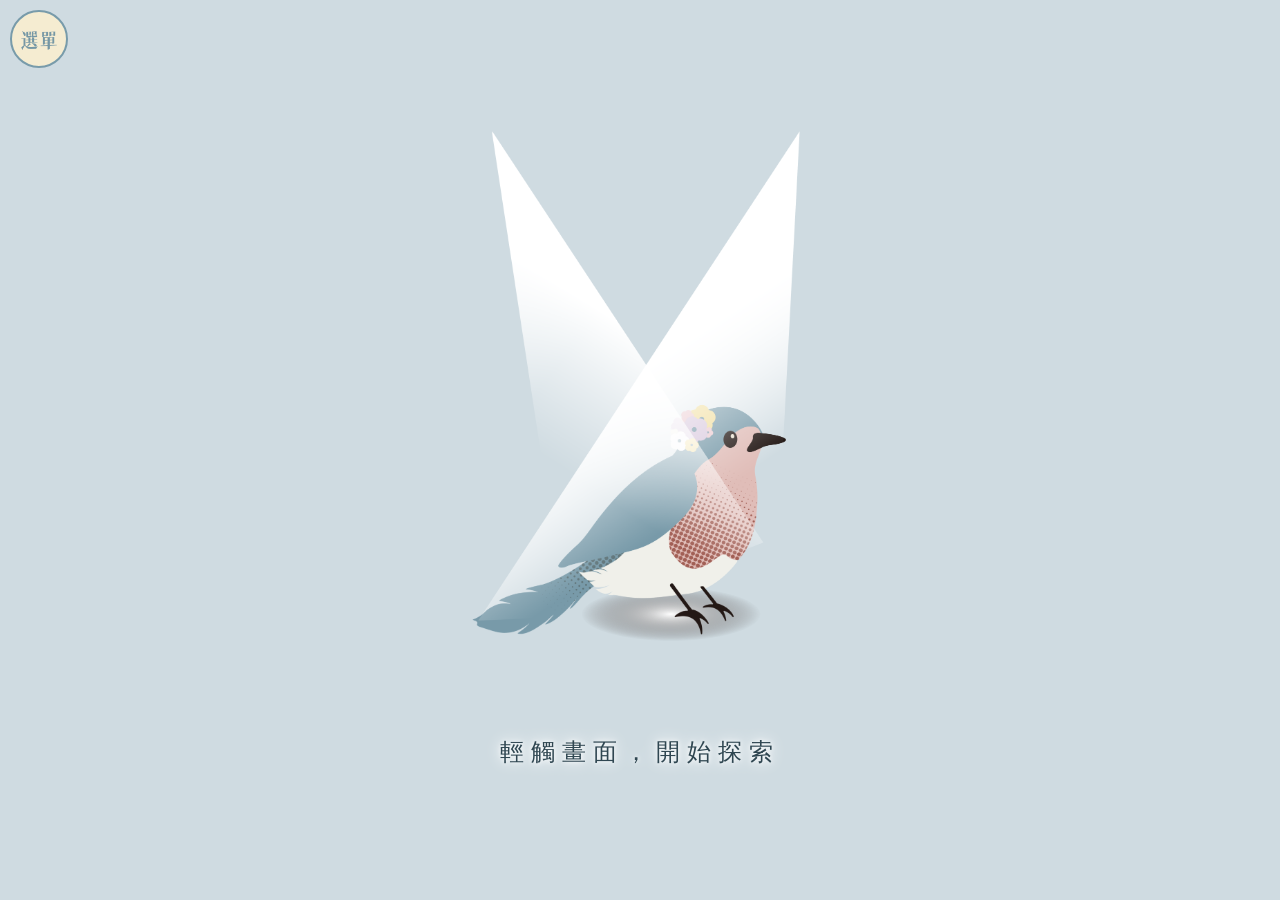
==== commit c32ad176: "Add files via upload" ====
--- a/cards.html
+++ b/cards.html
@@ -26,6 +26,8 @@
   /* 配色 */
   --blue:#789baa;
   --pink:#e1beb9;
+  --frame:#f8f5ee;                 /* 黃色底框線＝購買頁底色 */
+  --hair:rgba(63,101,119,.22);     /* 細線（與購買頁相同） */
   --cream:#f7eed0;
   --rose:#f1e0e4;
   --lilac:#ede2ef;
@@ -34,11 +36,8 @@
 }
 
 /* =================================================== */
-@font-face{
-  font-family:"Chalk";
-  src:url("fonts/HanyiSentyChalk-site.woff2") format("woff2");
-  font-display:swap;
-}
+@font-face{font-family:"Rounded";src:url("fonts/GenSenRounded-R-site.woff2") format("woff2");font-weight:400;font-display:swap}
+@font-face{font-family:"Rounded";src:url("fonts/GenSenRounded-M-site.woff2") format("woff2");font-weight:500 700;font-display:swap}  /* 源泉圓體 GenSenRounded2（SIL OFL 授權） */
 @font-face{
   font-family:"FYSong";             /* 猫啃网风雅宋（已加寬 10% 的網站版） */
   src:url("fonts/FengYaSong-site.woff2") format("woff2");
@@ -50,9 +49,9 @@
 html,*{touch-action:manipulation}   /* 快速連點不會放大；雙指縮放仍可使用 */
 html,body{height:100%;max-width:100%;overflow:hidden;overscroll-behavior:none}
 body{
-  font-family:"Chalk","PingFang TC","Microsoft JhengHei",sans-serif;
+  font-family:"Rounded","PingFang TC","Microsoft JhengHei",sans-serif;
   color:var(--ink);
-  background:#7697a6 url("images/background1.png") center/cover no-repeat;
+  background:#cfdbe1;                      /* 背景：全站共用（site-bg.css） */
   user-select:none;-webkit-user-select:none;
 }
 button{font-family:inherit;color:inherit;border:none;background:none;cursor:pointer}
@@ -119,7 +118,7 @@
 /* ---------- 對話 ---------- */
 #s-talk{justify-content:center;gap:18px}
 /* 對話框：與故事線（A）相同的樣式與字級 */
-.dialog{--em:clamp(22px,min(1.5vw + 11px,4.6svh),34px);font-size:var(--em);
+.dialog{--em:clamp(22px,3.6vmin,38px);font-size:var(--em);
   width:min(92vw,19em);background:#f7eed0;color:#3d535d;border-radius:26px;
   border:3px solid #789baa;padding:12px 1em 10px;box-shadow:0 6px 0 rgba(120,155,170,.35);flex:none}
 .dialog .text{font-size:1em;line-height:1.7;line-break:strict;min-height:1.7em}
@@ -267,11 +266,11 @@
 .level{display:block;width:100%;text-align:left;font-size:clamp(15px,4vw,19px);line-height:1.6;color:#3d535d;transition:transform .15s}
 .level:active{transform:translateY(2px)}
 .level .lv-tab{display:inline-block;margin-left:12px;padding:3px 14px 1px;border-radius:10px 10px 0 0;
-  background:#4e7486;color:#fff;font-family:"Chalk","PingFang TC","Microsoft JhengHei",sans-serif;font-size:.95em;letter-spacing:.08em}
+  background:#4e7486;color:#fff;font-family:"Rounded","PingFang TC","Microsoft JhengHei",sans-serif;font-size:.95em;letter-spacing:.08em}
 .level .lv-box{display:block;background:rgba(250,244,228,.97);border:2px solid #4e7486;border-radius:12px;
   padding:8px 14px 9px;box-shadow:0 3px 0 rgba(60,45,40,.15);transition:background .2s,color .2s}
 .level .lv-name{display:flex;justify-content:space-between;align-items:baseline;gap:10px;color:#4e7486;font-size:1.06em;letter-spacing:.06em}
-.level .lv-pts{flex:none;font-family:"Chalk","PingFang TC","Microsoft JhengHei",sans-serif;font-size:.9em}
+.level .lv-pts{flex:none;font-family:"Rounded","PingFang TC","Microsoft JhengHei",sans-serif;font-size:.9em}
 .level .lv-desc{display:block;margin-top:2px}
 .level.sel .lv-tab{background:#3d5568}
 .level.sel .lv-box{background:#4e7486;color:#fff}
@@ -297,7 +296,7 @@
 #s-result{justify-content:flex-start;gap:18px;overflow-y:auto}
 #s-result > *{flex:none}
 .result{width:min(100%,640px);background:rgba(250,244,228,.97);border-radius:20px;padding:22px 22px 20px;
-  box-shadow:0 6px 18px rgba(90,74,66,.2);border:2px solid var(--pink);text-align:left}
+  box-shadow:0 6px 18px rgba(90,74,66,.2);border:2px solid var(--frame);text-align:left}
 .result .score{font-size:clamp(20px,5.2vw,25px);color:var(--ink)}
 .result h2{font-weight:normal;font-size:clamp(18px,4.6vw,22px);color:#4e7486;margin:4px 0 12px}
 .result p{font-size:clamp(18px,4.6vw,22px);line-height:1.75}
@@ -307,15 +306,15 @@
 .res-top .sk{font-size:clamp(17px,4.4vw,20px);margin-top:4px;color:#4e7486}
 .res-top .lv{display:inline-block;margin-top:8px;font-size:clamp(15px,3.9vw,17px);color:#4e7486;
   border:1.5px solid #4e7486;border-radius:999px;padding:1px 12px}
-.res-sec{margin-top:16px;padding-top:14px;border-top:1.5px dashed var(--pink)}
+.res-sec{margin-top:16px;padding-top:14px;border-top:1px solid var(--hair)}
 .res-sec h3{font-weight:normal;font-size:clamp(18px,4.6vw,21px);color:#4e7486;margin-bottom:4px}
-.res-note{margin-top:16px;padding-top:14px;border-top:1.5px dashed var(--pink);font-size:clamp(16px,4.2vw,19px)!important}
+.res-note{margin-top:16px;padding-top:14px;border-top:1px solid var(--hair);font-size:clamp(16px,4.2vw,19px)!important}
 .res-gift{margin-top:10px;color:#a85a54}
-.res-shop{margin-top:16px;padding-top:14px;border-top:1.5px dashed var(--pink);text-align:center}
+.res-shop{margin-top:16px;padding-top:14px;border-top:1px solid var(--hair);text-align:center}
 .res-shop p{font-size:clamp(16px,4.2vw,19px)!important;margin-bottom:10px}
 .panel2{width:min(100%,640px);background:rgba(250,244,228,.97);border-radius:20px;padding:20px 20px;
-  border:2px solid var(--pink);box-shadow:0 4px 14px rgba(90,74,66,.16);text-align:center}
-.panel2 .part + .part{margin-top:18px;padding-top:16px;border-top:1.5px dashed var(--pink)}
+  border:2px solid var(--frame);box-shadow:0 4px 14px rgba(90,74,66,.16);text-align:center}
+.panel2 .part + .part{margin-top:18px;padding-top:16px;border-top:1px solid var(--hair)}
 .panel2 h2{font-weight:normal;font-size:clamp(22px,5.6vw,28px);color:#4e7486;margin-bottom:4px}
 .panel2 .sub{font-size:clamp(16px,4.2vw,18px);margin-bottom:12px;line-height:1.6;color:var(--ink)}
 .panel2 .q{font-size:clamp(17px,4.4vw,20px);margin-bottom:6px;color:var(--ink)}
@@ -330,7 +329,7 @@
 .rate.img button.on img.off{opacity:0}
 #fbHp{position:absolute;left:-9999px;width:1px;height:1px;opacity:0}
 #fbText{width:100%;min-height:96px;font-family:inherit;font-size:18px;padding:10px 12px;border-radius:12px;
-  border:2px solid var(--pink);background:#fff;color:var(--ink);resize:vertical;margin-bottom:10px}
+  border:1.5px solid rgba(63,101,119,.3);background:#fff;color:var(--ink);resize:vertical;margin-bottom:10px}
 #fbMsg{min-height:1.5em;font-size:16px;margin-top:8px;color:#a85a54}
 #fbSend{background:#4e7486}
 #spBtn{background:#c78696}
@@ -344,7 +343,7 @@
   padding:22px 20px;text-align:center;font-size:clamp(18px,4.6vw,22px);line-height:1.6}
 .box p{margin-bottom:16px}
 .box input{width:100%;font-family:inherit;font-size:20px;padding:10px 14px;border-radius:12px;
-  border:2px solid var(--pink);background:#fff;color:var(--ink);margin-bottom:6px}
+  border:1.5px solid rgba(63,101,119,.3);background:#fff;color:var(--ink);margin-bottom:6px}
 .box .err{color:#b0605a;font-size:16px;min-height:1.4em;margin-bottom:10px}
 #zoomModal .card{height:min(78dvh,620px);margin:auto}
 .rv h3{font-weight:normal;font-size:19px;margin:10px 0 8px;text-align:left}
@@ -398,9 +397,228 @@
   .box{width:min(100%,540px);font-size:21px}
   #scoreText{font-size:25px}
 }
+/* ═════ 對話框：與小故事相同的精緻版（半透明霧面、細框線、文字帶光暈） ═════ */
+.dialog{background:rgba(44,64,73,.58);-webkit-backdrop-filter:blur(10px) saturate(1.1);backdrop-filter:blur(10px) saturate(1.1);
+  border:1px solid rgba(247,238,208,.38);border-radius:18px;box-shadow:0 8px 30px rgba(31,43,49,.18);
+  color:#f7eed0;text-shadow:0 0 3px rgba(31,43,49,.85),0 0 3px rgba(31,43,49,.85),0 1px 10px rgba(31,43,49,.7)}
+.dialog .nav button{color:#f7eed0}
+#talkNext.end{background:rgba(247,238,208,.92);color:#4e7486;text-shadow:none}
+.dialog .text b{color:#ffd7c8}
+
+/* ═════ 小知名牌（與小故事相同） ═════ */
+.dialog .who{font-size:.56em;letter-spacing:.3em;color:rgba(247,238,208,.75);margin-bottom:-2px}
+/* ═════ 底部按鈕：還不能按時是細框線，能按時是實心 ═════ */
+#pickOk,#seedOk,#levelNext,#levelPrev,#sortDoneBtn,#scoreOk{min-width:min(78vw,320px);letter-spacing:.14em}
+#pickOk:disabled,#seedOk:disabled,#levelNext:disabled{opacity:1;background:rgba(247,238,208,.92);color:rgba(78,116,134,.62);
+  border:1px dashed rgba(78,116,134,.45);box-shadow:none}
+#pickOk:not(:disabled),#seedOk:not(:disabled){background:#4e7486;color:#fff;border:1px solid rgba(255,255,255,.85);box-shadow:0 4px 12px rgba(31,43,49,.25)}
+/* 種子列：中間是因素名稱＋種子 */
+.seedrow .mid{flex-direction:column;align-items:flex-start;flex-wrap:nowrap;gap:6px}
+.seedrow .nm{font-family:"FYSong","Noto Serif TC",serif;font-size:clamp(18px,4.6vw,22px);color:#3d535d;letter-spacing:.08em}
+.seedrow .sd{display:flex;flex-wrap:wrap;gap:2px;min-height:30px}
+#seedPool{max-width:none;flex-wrap:nowrap}
+
+/* ═════ 能力評分：問題句＋卡片與能力＋三個選項 ═════ */
+.lvq{font-size:clamp(19px,5vw,24px);text-align:center;line-height:1.5;color:var(--ink);
+  background:rgba(247,238,208,.9);padding:8px 20px;border-radius:16px;flex:none}
+#s-level .hint{font-size:clamp(15px,3.8vw,18px);padding:3px 14px;opacity:.9}
+.lv-head{display:flex;align-items:center;justify-content:center;gap:clamp(14px,4vw,28px);flex:none}
+#s-level #levelWrap{margin-top:10px}
+@media (max-aspect-ratio:1/1) and (max-width:599px){
+  #s-level{gap:6px}
+  #s-level .hint{font-size:14px;padding:2px 12px}
+  .lvq{font-size:18px;padding:6px 14px}
+  #s-level #levelWrap{height:19dvh;margin-top:10px}
+  #s-level .level{font-size:15px;line-height:1.45}
+  #s-level .level .lv-box{padding:5px 12px 6px}
+}
+@media (max-aspect-ratio:1/1) and (max-width:599px) and (max-height:700px){ #s-level #levelWrap{height:17dvh} .lvq{font-size:16px} }
+@media (min-width:600px) and (max-aspect-ratio:1/1){
+  .lvq{font-size:27px;padding:10px 26px}
+  #s-level .hint{font-size:19px}
+  #s-level #levelWrap{height:min(27dvh,380px)}
+}
+@media (min-aspect-ratio:1/1) and (min-width:700px){
+  .lv-head{flex-direction:column;gap:14px}
+  #s-level #levelWrap{height:min(50dvh,520px)}
+}
+
+/* ═════ 花園紀錄卡 ═════ */
+.record{width:min(100%,560px);display:flex;flex-direction:column;align-items:center;gap:12px}
+.rec-title{font-size:clamp(20px,5.2vw,26px);letter-spacing:.2em;color:var(--ink);background:rgba(247,238,208,.9);padding:6px 22px;border-radius:999px}
+#recImg{display:block;width:100%;height:auto;min-height:200px;border-radius:18px;box-shadow:0 12px 32px rgba(31,43,49,.22);
+  -webkit-touch-callout:default;user-select:auto;background:rgba(251,247,236,.6)}
+.rec-tip{font-size:clamp(15px,3.9vw,18px);color:var(--ink);background:rgba(247,238,208,.85);padding:4px 14px;border-radius:999px}
+@media (min-width:600px) and (max-aspect-ratio:1/1){ .record{width:min(100%,600px)} .rec-title{font-size:27px} .rec-tip{font-size:19px} }
+@media (min-aspect-ratio:1/1) and (min-width:900px){ .record{width:min(46vw,520px)} }
+/* ═════ 小知的結尾 ═════ */
+.closing{width:min(100%,640px);text-align:center;color:#f7eed0;padding:6px 6px 4px;
+  font-family:"FYSong","Noto Serif TC","PingFang TC","Microsoft JhengHei",serif;
+  text-shadow:0 0 3px rgba(31,43,49,.85),0 0 3px rgba(31,43,49,.85),0 1px 10px rgba(31,43,49,.7)}
+.closing .who{font-family:"Rounded","PingFang TC","Microsoft JhengHei",sans-serif;letter-spacing:.3em;font-size:clamp(15px,3.8vw,18px);opacity:.85;margin-bottom:6px}
+.closing p{font-size:clamp(18px,4.6vw,22px);line-height:1.85;text-wrap:pretty;line-break:strict}
+.closing p + p{margin-top:10px}
+.closing::before{content:"";display:block;width:72px;height:1px;margin:0 auto 16px;
+  background:linear-gradient(90deg,transparent,#f7eed0 30%,#f7eed0 70%,transparent)}
+
+/* ═════ 平板直放（寬 600px 以上、直式）：整體放大，填滿畫面 ═════ */
+@media (min-width:600px) and (max-aspect-ratio:1/1){
+  .screen{padding-left:40px;padding-right:40px;padding-top:calc(96px + env(safe-area-inset-top));padding-bottom:calc(36px + env(safe-area-inset-bottom))}
+  .corner{width:64px;font-size:28px}
+  .btn{font-size:24px;padding:14px 34px}
+  /* 開場、對話 */
+  #cover{height:min(60dvh,760px)}
+  #coverTalk{height:min(46dvh,560px)}
+  #loadText{font-size:26px;padding:10px 28px}
+  .dialog{width:min(88vw,20em)}
+  #talkPanel{width:min(100%,680px)}
+  #talkPanel .pk h3{font-size:26px}
+  #talkPanel .pk p{font-size:23px;padding:12px 20px}
+  /* 選主題 */
+  #s-theme{gap:32px}
+  .title{font-size:28px;padding:12px 26px}
+  .themes{width:min(100%,600px);gap:18px}
+  .themes .btn{font-size:27px;padding:20px 20px}
+  /* 旋轉盤 */
+  .hint,#sortGuide{font-size:22px}
+  #ring{--cardH:min(50dvh,640px)}
+  .arrow{width:56px;height:56px;font-size:24px}
+  .piles{width:min(100%,680px);gap:14px}
+  .pile{font-size:26px;padding:18px 6px}
+  .pile .count{min-width:32px;height:32px;line-height:32px;font-size:18px;border-radius:16px}
+  #reviewBtn{font-size:20px;padding:10px 22px}
+  /* 選五張 */
+  .grid{width:min(100%,680px);gap:16px}
+  /* 種子 */
+  .seed{width:42px;height:42px}
+  #seedPool{max-width:540px;gap:4px}
+  .seedrow{width:min(100%,680px);gap:22px;padding:14px 20px;margin-bottom:16px}
+  .seedrow .card{width:90px}
+  .seedrow .nm{font-size:25px}
+  .seedrow .sd{min-height:42px;gap:4px}
+  .seedrow .ctrl button{width:54px;height:54px;font-size:30px}
+  .seedrow .num{font-size:24px}
+  /* 計分 Level */
+  #levelWrap{height:min(28dvh,400px);margin-top:16px}
+  .levels{width:min(100%,680px);gap:10px}
+  #s-level .level{font-size:20px;line-height:1.55}
+  #s-level .level .lv-box{padding:8px 18px 9px}
+  /* 樹枝 */
+  .branch{width:min(94%,860px);height:150px}
+  .branch .bar{top:76px;height:18px;border-radius:9px}
+  .branch .leaf{width:28px;height:15px}
+  .branch .tick{top:102px;font-size:19px}
+  #marker{top:30px;width:50px;height:50px;margin-left:-25px}
+  #marker .seed{width:50px;height:50px}
+  #plus{font-size:32px}
+  #scoreText{font-size:32px}
+  #scoreText .big{font-size:84px}
+  /* 結果 */
+  .result,.panel2,.closing{width:min(100%,680px)}
+  .result{padding:30px 34px 26px}
+  .result p{font-size:22px}
+  .result .score{font-size:26px}
+  .result h2{font-size:23px}
+  .res-top .card{width:130px}
+  .res-top .nm{font-size:34px}
+  .res-top .sk{font-size:22px}
+  .res-top .lv{font-size:19px}
+  .res-sec h3{font-size:22px}
+  .res-note,.res-shop p{font-size:20px!important}
+  .panel2 h2{font-size:27px}
+  .panel2 .sub,.panel2 .q{font-size:20px}
+  .closing p{font-size:23px}
+  .closing .who{font-size:19px}
+  .box{width:min(100%,560px);font-size:22px}
+}
+/* 平板橫放：種子列、樹枝也放大 */
+@media (min-aspect-ratio:1/1) and (min-width:900px) and (min-height:620px){
+  .seed{width:36px;height:36px}
+  .seedrow{width:min(100%,760px);gap:18px;padding:12px 18px}
+  .seedrow .card{width:92px}
+  .seedrow .ctrl button{width:50px;height:50px;font-size:28px}
+  .branch{width:min(80%,880px)}
+  .closing{width:min(100%,760px)}
+  .closing p{font-size:21px}
+}
+
+/* ═════ 大螢幕（筆電、桌機）：整體放大 ═════ */
+@media (min-aspect-ratio:1/1) and (min-width:1180px) and (min-height:700px){
+  .corner{width:58px;font-size:26px}
+  .title{font-size:30px;padding:12px 30px}
+  .themes{width:min(100%,620px);gap:16px}
+  .themes .btn{font-size:26px;padding:18px 20px}
+  .hint,#sortGuide{font-size:22px}
+  .btn{font-size:23px;padding:13px 34px}
+  .piles{width:min(100%,760px);gap:14px}
+  .pile{font-size:25px;padding:16px 6px}
+  #reviewBtn{font-size:20px}
+  .grid{width:min(100%,960px);gap:18px}
+  #talkPanel{width:min(100%,900px)}
+  #talkPanel .pk h3{font-size:27px}
+  #talkPanel .pk p{font-size:23px}
+  .seed{width:40px;height:40px}
+  #seedPool{gap:4px}
+  .seedrow{width:min(100%,860px);padding:14px 22px}
+  .seedrow .card{width:100px}
+  .seedrow .nm{font-size:26px}
+  .lvq{font-size:28px;padding:10px 28px}
+  #s-level .level{font-size:20px}
+  .levels{width:min(46vw,680px)}
+  .branch{height:150px}
+  .branch .bar{top:76px;height:18px;border-radius:9px}
+  .branch .tick{top:102px;font-size:19px}
+  #marker{top:30px;width:50px;height:50px;margin-left:-25px}
+  #marker .seed{width:50px;height:50px}
+  #scoreText{font-size:32px}
+  #scoreText .big{font-size:84px}
+  .record{width:min(40vw,560px)}
+  .rec-title{font-size:28px} .rec-tip{font-size:19px}
+  .result,.panel2,.closing{width:min(100%,760px)}
+  .closing p{font-size:22px}
+}
+
+/* ═════ 轉盤：卡片大小跟著中間剩下的空間走，不會蓋到上下的文字 ═════ */
+#s-sort .stage{container-type:size}
+#s-sort #ring{--cardH:min(94cqh,660px)}
+
+/* ═════ A 支線風格：不用圓角色塊，改成光暈文字＋細線（看起來不像按鈕） ═════ */
+:root{--glowL:0 0 4px #fff,0 0 12px rgba(255,255,255,.95),0 0 22px rgba(255,255,255,.7);--inkD:#2f4651;
+  --hairL:linear-gradient(90deg,transparent,rgba(78,116,134,.55) 22%,rgba(78,116,134,.55) 78%,transparent)}
+.title,.hint,.lvq,.rec-title,.rec-tip,#sortGuide,#loadText{background:none!important;border:0!important;box-shadow:none!important;
+  border-radius:0!important;color:var(--inkD)!important;text-shadow:var(--glowL);padding-left:0!important;padding-right:0!important}
+.title,.lvq,.rec-title{position:relative;padding-top:2px!important;padding-bottom:14px!important;letter-spacing:.12em}
+.title::after,.lvq::after,.rec-title::after{content:"";position:absolute;left:50%;bottom:0;width:min(240px,70%);height:1px;transform:translateX(-50%);background:var(--hairL)}
+.hint,#sortGuide,.rec-tip{letter-spacing:.12em}
+#loadText{letter-spacing:.3em}
+/* 三種分類說明：顏色只留在字和細線上 */
+#talkPanel .pk{text-align:center;padding:2px 0 4px}
+#talkPanel .pk.a{--pc:#a85a54} #talkPanel .pk.b{--pc:#6f5d8a} #talkPanel .pk.c{--pc:#3f6577}
+#talkPanel .pk h3{background:none!important;color:var(--pc)!important;border-radius:0!important;padding:0!important;letter-spacing:.24em;
+  text-shadow:var(--glowL);font-weight:500}
+#talkPanel .pk p{background:none!important;border:0!important;box-shadow:none!important;padding:4px 0 0!important;color:var(--inkD);text-shadow:var(--glowL)}
+#talkPanel .pk::after{content:"";display:block;width:min(220px,60%);height:1px;margin:10px auto 0;
+  background:linear-gradient(90deg,transparent,var(--pc),transparent);opacity:.7}
+#talkPanel .pk:last-child::after{display:none}
+/* 種子列：不用底色框，只用細線分隔 */
+.seedrow{background:none!important;border-radius:0!important;box-shadow:none!important;border-bottom:1px solid rgba(78,116,134,.3);margin-bottom:6px!important}
+.seedrow .nm,.seedrow .num{text-shadow:var(--glowL)}
+/* 結果頁的小禮物、購買、回饋：細線分段 */
+.result,.panel2{background:none!important;border-radius:0!important;box-shadow:none!important;border:0!important;
+  border-top:1px solid rgba(78,116,134,.35)!important;padding:20px 4px 6px!important}
+.result p,.panel2 h2,.panel2 .sub,.panel2 .q,.panel2 #fbMsg{text-shadow:var(--glowL)}
+.res-shop{border-top:0!important}
+/* 小知的結尾：深色字＋白色光暈，一個短句一行 */
+.closing{color:var(--inkD)!important;text-shadow:var(--glowL)!important}
+.closing p{line-height:2;text-wrap:balance}
+.closing p + p{margin-top:18px}
+.closing .who{color:#4e7486}
+.closing::before{background:var(--hairL)!important;width:180px!important}
 </style>
+<link rel="stylesheet" href="site-bg.css">
 </head>
 <body>
+<div class="site-bg" aria-hidden="true"></div>
 <div id="app">
 
   <button class="corner show" id="menuBtn" aria-label="選單"><img src="images/btn-menu.png" alt="" onerror="this.parentElement.classList.add('empty')"><span class="mt">☰</span></button>
@@ -422,6 +640,7 @@
     <div class="cover" id="coverTalk"><img class="c1" alt=""><img class="c2" alt=""></div>
     <div id="talkPanel"></div>
     <div class="dialog" id="talkBox">
+      <div class="who">小知</div>
       <div class="text" id="talkText"></div>
       <div class="nav"><button id="talkPrev">◂ 上一句</button><button id="talkNext">下一句 ▸</button></div>
     </div>
@@ -469,10 +688,13 @@
   <!-- 計分 -->
   <section class="screen" id="s-level">
     <p class="hint" id="levelHint"></p>
+    <p class="lvq" id="levelQ"></p>
     <div class="levelBody">
-      <div id="levelWrap">
-        <div class="card" id="levelCard"></div>
-        <div id="levelNote"><img alt=""><div class="ph"></div></div>
+      <div class="lv-head">
+        <div id="levelWrap">
+          <div class="card" id="levelCard"></div>
+          <div id="levelNote"><img alt=""><div class="ph"></div></div>
+        </div>
       </div>
       <div class="levels" id="levelBtns"></div>
     </div>
@@ -496,19 +718,21 @@
 
   <!-- 結果 -->
   <section class="screen" id="s-result">
+    <!-- 花園紀錄卡：用程式畫成一張圖片，手機長按就能儲存 -->
+    <div class="record">
+      <p class="rec-title" id="recTitle"></p>
+      <img id="recImg" alt="">
+      <p class="rec-tip" id="recTip"></p>
+      <button class="btn" id="recSave"></button>
+    </div>
+
     <div class="result" id="resBox">
-      <p class="score" id="resScore"></p>
-      <h2 id="resTopTitle"></h2>
-      <div class="res-top">
-        <div id="resCard"></div>
-        <div><div class="nm" id="resName"></div><div class="sk" id="resSkill"></div><span class="lv" id="resLevel"></span></div>
-      </div>
-      <div class="res-sec"><h3 id="resStateT"></h3><p id="resState"></p></div>
-      <div class="res-sec tip"><h3 id="resTipT"></h3><p id="resTip"></p></div>
-      <p class="res-note" id="resNote"></p>
       <p class="res-gift" id="resGift"></p>
       <div class="res-shop" id="resShop"><p id="shopText"></p><button class="btn" id="shopBtn"></button></div>
     </div>
+
+    <!-- 小知的結尾（與小故事的結尾相同） -->
+    <div class="closing" id="resEnd"></div>
 
     <!-- 回饋＋贊助（同一張卡片） -->
     <div class="panel2">
@@ -582,7 +806,6 @@
   cover1:  IMG + 'cover1.png',   // 開場知更鳥（直式）
   cover2:  IMG + 'cover2.png',   // 開場知更鳥打光版
   seed:    IMG + 'seed.png',
-  bg:      IMG + 'background1.png',
   music:  'audio/music1.mp3'
 };
 
@@ -603,7 +826,7 @@
   sortIntro: [
     '試著回想遺憾發生的那一刻…',
     '是哪些因素，讓當時的你做出了那個選擇呢？',
-    { text:'接下來，請把每張卡分到這三個地方：', panel:true },
+    { text:'接下來，請把每張卡分到這三個地方', panel:true },
     '記得，要用「當時的自己」來判斷，而不是現在的想法喔！'
   ],
   sortIntroEnd: '開始分類',
@@ -613,11 +836,11 @@
     { title:'恆久不變的', desc:'當時難以由自己改變，或不論如何都存在的' },
     { title:'沒有關聯的', desc:'當時並沒有影響你做選擇的' }
   ],
-  reviewBtn:  '🗂 查看已分類的卡・分錯可以放回',
+  reviewBtn:  '查看已分類的卡',
   reviewHint: '分錯了也沒關係～按「放回轉盤」就能重新分類；點卡片可以放大看看。',
   reviewTip:  '分錯了嗎？點下方「查看已分類的卡」可以放回重新分類喔',
-  sortHint: '以「當時的自己」判斷・還有 {n} 張',
-  sortGuide: '點選下方的選項，把中間這張卡分類 ↓',
+  sortHint: '還有 {n} 張',
+  sortGuide: '當時的你，會把這張卡放在哪一類？',
 
 
   pickTitle: '可以改變的因素超過 {max} 張囉！<br>請選出對你最重要的 {max} 張',
@@ -633,9 +856,19 @@
   seedIntroEnd: '開始分配',
   seedLeft: '還剩 {n} 顆種子',
 
-  levelIntro: ['現在，回頭看看每個因素——現在的你，走到哪一步了呢？'],
+  // 能力評分前的引導（{f} = 第一張卡的因素，{s} = 它對應的能力）
+  levelIntro: [
+    '種子都種下了！剛剛我們一直在看『當時的你』。',
+    '接下來，我們回到『現在』，看看這段時間你有沒有一些不同的成長。',
+    '每一張因素卡背後，都代表著一種『能力』——它是你面對這個因素時，會慢慢成長出來的力量。',
+    '像是『{f}』背後的能力，就是『{s}』。',
+    '我把每張卡的能力寫在紙上，貼在卡片上了。',
+    '請你看看紙上的能力，想想：現在的你，這個能力長到哪裡了？',
+    '一共有三個階段：開始看得見、開始嘗試、自然流暢。沒有對錯，選最接近現在的你就好。'
+  ],
   levelIntroEnd: '開始',
-  levelHint: '第 {i} / {total} 張・這張卡有 {s} 顆種子',
+  levelHint: '第 {i} / {total} 張',
+  levelQ: '現在的你，「{s}」走到哪一步了？',
   levelDone: '確認完成',
   levels: [
     { title:'Level. I',   name:'開始看得見、意識到', desc:'能察覺此因素對自己的影響，但反應模式仍隨過往習慣動搖，尚未採取實際改變行動。' },
@@ -649,15 +882,27 @@
   leave: '確定要離開嗎？<br>離開後這次的排卡進度不會保留喔。',
 
   // 結果頁
-  resTop:      '🌱 這次對你影響最深的因素',
-  resSkill:    '對應能力：{s}',
-  resLevel:    '你現在的階段：{l}',
-  resState:    '現在的你能夠做到的',
-  resTip:      '送給你的小練習',
-  resNote:     '分數沒有好壞之分，不論現在在哪個階段，都是給花園帶來不一樣的樣貌。',
+  // 結果頁的「花園紀錄卡」（畫成圖片，可長按儲存）
+  recTitle:  '你的花園紀錄卡',
+  recTip:    '長按圖片即可儲存，留下這次的紀錄',
+  recTipPC:  '按下方按鈕即可下載，留下這次的紀錄',
+  recSave:   '下載紀錄卡',
+  recSkillT: '這次你在心靈花園裡長出的能力',
+  recFrom:   '來自影響你最深的因素',
+  recStateT: '現在的你能夠做到的',
+  recTipT:   '可以繼續練習的方向',
+  recScore:  '花園分數 {n}',
+  recScoreNote: '分數沒有好壞之分，每個階段都是花園不一樣的樣貌',
+  recSign:   '遺落成華｜心靈花園線上體驗',
   resGift:     '🎁 帶著這個畫面去找攤主，就能領取一份神秘小禮物喔！',
   shopText:    '想看每張卡更完整的解讀嗎？<br>《遺落成華》卡牌套組裡，有更多詳細的介紹～',
   shopBtn:     '看看卡牌套組',
+  // 小知的結尾（結果頁下方；和小故事的結尾同一段話）
+  closing: [
+    '無論你現在心裡是否帶著遺憾，都謝謝你今天的到來。',
+    '如果可以，願你能坦然地放下曾經那些「如果」。過去不必被修補得完美無憾，把感受放回現在，此刻正讀著這段話的你，就已經值得被好好肯定。'
+  ],
+  closingFeather: '也歡迎把寫好的羽毛紙掛到我們的花園牆上，一起打卡拍照～',   // 只有從小故事來的人會看到
 
   fbTitle:   '給我們一點回饋吧',
   fbSub:     '你的回饋能夠幫助我們更加完整！歡迎寫下這次的體驗～',
@@ -694,8 +939,8 @@
   C01:{ name:'時間分配', skill:'珍惜',
     state:['看見時間的有限性，感受到時間的價值','會將時間留給值得的人事物','全神貫注地享受當下，感受這一切得來不易'],
     tip:['今天睡前花一分鐘回想：「今天的時間裡，有哪一段讓我覺得很值得？」先從「看見」開始就好。',
-         '試著每週將一件重要的人事物「預留」時間，像約會一樣寫進行事曆，不讓它被雜事掩埋。',
-         '你已經懂得把時間留給重要的人與事。也記得那些願意陪你一起珍惜時間的人吧！'] },
+         '試著每週為一件重要的人事物「預留」時間，像約會一樣寫進行事曆，不讓它被雜事掩埋。',
+         '你已經懂得把時間留給重要的人與事。請記得那些願意陪你一起珍惜時間的人吧！'] },
   C02:{ name:'資訊落差', skill:'查證',
     state:['心態上不盲目全盤接收，在心中先留一個理性的問號','尋找不同的資料、詢問他人的看法，主動描繪事實的輪廓','獨立辨別真偽並洞察事實真相'],
     tip:['下次聽到讓你不太清楚的消息時，先在心裡說聲「等等」，給自己一點時間判斷。',
@@ -723,7 +968,7 @@
          '你已經把目光放在現在與未來。替接下來的路程，寫下一個真正值得投入的小目標吧！'] },
   C07:{ name:'外界期待', skill:'心理獨立',
     state:['分辨自己真實擁有的能力和缺陷','接納外在的聲音，但不再全盤活成他人期待的樣貌','把發言權留給自己，保有前進的底氣'],
-    tip:['拿一張紙分成兩欄：「我真的擅長的」和「我還想加強的」。誠實地認識自己，是獨立的第一步。',
+    tip:['在紙張寫下：「我真的擅長的」和「我還想加強的」。誠實地認識自己，是獨立的第一步。',
          '聽到別人的期待時，可以先說「謝謝你的意見」，再問問自己：「那我自己怎麼想？」',
          '你已經能把發言權留給自己。繼續相信你的步調，這份底氣是你一點一點累積來的。'] },
   C08:{ name:'情緒狀態', skill:'調節情緒',
@@ -735,7 +980,7 @@
     state:['不急躁，整理實際已經累積的努力','大目標拆解為可執行的小任務，專注做好當下','享受當下的狀態，將目標與現實連結、穩健推進'],
     tip:['先別急著看終點，回頭列出你已經做到的三件事，你其實比想像中走得更遠。',
          '把大目標切成「這週就能完成」的小任務，一次只專心做好一件。',
-         '你已經把夢想和現實連在一起了。記得在路上也別忘記幫自己撒花，慶祝每一個值得紀念的里程碑。'] },
+         '你已經把夢想和現實連在一起了。在路上也別忘記幫自己撒花，慶祝每一個值得紀念的里程碑。'] },
   C10:{ name:'個性特質', skill:'自我接納',
     state:['覺察特質帶來的限制與情緒','看見特質的兩面性，用溫柔的語言替代苛責自己','坦然擁抱不完美，踏實與己共處'],
     tip:['當你又在責怪自己的個性時，先注意到這個聲音就好，不用急著改變它，或許它也有好的一面呢？',
@@ -784,7 +1029,7 @@
   P02:{ name:'現實負擔', skill:'自我投資',
     state:['分析現實的重擔與環境限制','學習特定技能、累積個人資本，為未來注入改變的可能','擁有保護自己的實力與底氣，脫離不合適環境與情緒勒索'],
     tip:['把現實的壓力和限制一條一條列出來。看清楚會比模糊的擔心焦慮更好找到方法面對。',
-         '挑一項對未來有幫助的技能，每天向它投資 15 分鐘，時間會累積使你改變的力量。',
+         '挑一項對未來有幫助的技能，每天向它投資 15 分鐘，時間會累積成使你改變的力量。',
          '你已經擁有保護自己的實力。需要的時候，你可以有底氣地離開不適合的環境。'] },
   P03:{ name:'盲從世俗', skill:'思考獨立',
     state:['缺乏自己的判斷而隨波逐流，關注太多不影響自己的消息','保有好奇心，不輕易接受表象也審視自己的思考盲點，避免個人偏見','建立屬於自己的認知框架，只看事實而不被情緒影響'],
@@ -804,7 +1049,7 @@
   M03:{ name:'盲目摸索', skill:'資產規劃',
     state:['缺乏理財規劃的盲目支配中，常為不確定的未來感到焦慮','理清自己的財務現狀，練習分配擁有的資源','游刃有餘面對自己的財務規劃，建立踏實的保障'],
     tip:['先從生活上的記帳開始，不急著批判自己，只是看清楚錢都飛往了哪裡。',
-         '試著把收入分成「生活、存錢、想做的事」三份預算，細項目可以再慢慢調整。',
+         '試著把收入分成「生活、存錢、想做的事」三份預算，細項可以再慢慢調整。',
          '你已經能從容地規劃財務。定期回顧一次目標，讓這份安全感一直陪著你。'] }
 
 };
@@ -818,13 +1063,14 @@
 const sleep = ms => new Promise(r => setTimeout(r, ms));
 const failed = new Set();
 
-let theme = null, cards = [], music = null, guard = false;
+let theme = null, cards = [], music = null, guard = false, fromStory = false;
 
 /* ---------- 主題（從故事頁帶入：cards.html?theme=F） ---------- */
 (function readTheme(){
   const map = {F:'F',friendship:'F',friend:'F','友情':'F', L:'L',love:'L','愛情':'L',
     P:'P',plan:'P','未來規劃':'P', M:'M',money:'M','財務管理':'M', O:'O',other:'O','其他':'O'};
   const p = new URLSearchParams(location.search).get('theme');
+  fromStory = !!p;                       // 從小故事來的人：結尾多一句羽毛紙的話
   if (p && map[p] !== undefined) theme = map[p];
   else if (p && map[p.toUpperCase()]) theme = map[p.toUpperCase()];
 })();
@@ -889,10 +1135,10 @@
   music = new Audio(FILES.music); music.loop = true; music.volume = .6; music.preload = 'auto';
 
   // 2. 開始前一定要有的：背景、種子、字型
-  const must = [FILES.bg, FILES.seed];
+  const must = [FILES.seed];
   let n = 0; const total = must.length + 1;
   const step = () => { n++; $('#loadText').textContent = TEXT.loading + ' ' + Math.round(n / total * 100) + '%'; };
-  const font = Promise.race([document.fonts ? Promise.all([document.fonts.load('20px Chalk')]) : 0, sleep(10000)]).catch(()=>{}).then(step);
+  const font = Promise.race([document.fonts ? Promise.all([document.fonts.load('20px Rounded')]) : 0, sleep(10000)]).catch(()=>{}).then(step);
   await Promise.all([...must.map(s => loadImg(s).then(step)), font]);
   if (failed.has(FILES.seed)) document.body.classList.add('noseed');
 
@@ -912,6 +1158,7 @@
   if (!music) return;
   if (music.paused){ music.play().catch(()=>{}); $('#musicBtn').classList.remove('off'); }
   else { music.pause(); $('#musicBtn').classList.add('off'); }
+  try { localStorage.setItem('musicOff', music.paused ? '1' : '0'); } catch (e) {}
 };
 $('#leaveText').innerHTML = TEXT.leave;
 $('#menuBtn').onclick = e => { e.stopPropagation(); $('#cmenu').classList.toggle('open'); };
@@ -963,8 +1210,9 @@
 /* ---------- 開始 ---------- */
 function start(){
   guard = true;
-  if (music) music.play().catch(()=>{});
-  if (music) $('#musicBtn').classList.add('show');
+  const off = (() => { try { return localStorage.getItem('musicOff') === '1'; } catch (e) { return false; } })();   // 和小故事共用開關
+  if (music && !off) music.play().catch(()=>{});
+  if (music){ $('#musicBtn').classList.add('show'); $('#musicBtn').classList.toggle('off', off); }
   $('#menuBtn').classList.add('show');
   talk(TEXT.prep, TEXT.prepEnd, () => theme ? sortIntro() : chooseTheme());
 }
@@ -1152,7 +1400,10 @@
     const row = document.createElement('div'); row.className = 'seedrow';
     const ce = cardEl(c.code); ce.onclick = () => zoom(c.code);
     const mid = document.createElement('div'); mid.className = 'mid';
-    for (let i = 0; i < c.seeds; i++) mid.appendChild(seedIcon());
+    const nm = document.createElement('div'); nm.className = 'nm'; nm.textContent = FACTORS[c.code] ? FACTORS[c.code].name : c.code;
+    const sd = document.createElement('div'); sd.className = 'sd';
+    for (let i = 0; i < c.seeds; i++) sd.appendChild(seedIcon());
+    mid.append(nm, sd);
     const ctrl = document.createElement('div'); ctrl.className = 'ctrl';
     const plus = document.createElement('button'); plus.textContent = '+'; plus.disabled = left === 0;
     const num = document.createElement('span'); num.className = 'num'; num.textContent = c.seeds;
@@ -1164,14 +1415,19 @@
   });
   $('#seedOk').disabled = left !== 0;
 }
-$('#seedOk').onclick = () => talk(TEXT.levelIntro, TEXT.levelIntroEnd, () => { lvIdx = 0; renderLevel(); show('s-level'); });
+$('#seedOk').onclick = () => {
+  const f0 = FACTORS[chosen()[0].code] || {name:'', skill:''};
+  talk(TEXT.levelIntro.map(t => fill(t, {f:f0.name, s:f0.skill})), TEXT.levelIntroEnd, () => { lvIdx = 0; renderLevel(); show('s-level'); });
+};
 
 /* ---------- 計分 ---------- */
 let lvIdx = 0;
 const points = c => c.level === 3 ? c.seeds : c.level === 2 ? c.seeds / 2 : 0;
 function renderLevel(){
   const list = chosen(), c = list[lvIdx];
-  $('#levelHint').textContent = fill(TEXT.levelHint, {i:lvIdx + 1, total:list.length, s:c.seeds});
+  const fa = FACTORS[c.code] || {name:c.code, skill:'', state:[]};
+  $('#levelHint').textContent = fill(TEXT.levelHint, {i:lvIdx + 1, total:list.length});
+  $('#levelQ').textContent = fill(TEXT.levelQ, {s:fa.skill});
   const old = $('#levelCard'), el = cardEl(c.code); el.id = 'levelCard';
   el.onclick = () => zoom(c.code); old.replaceWith(el);
   const note = $('#levelNote'), nimg = note.querySelector('img'), nsrc = NOTE + c.code + '.png';
@@ -1186,7 +1442,7 @@
     b.className = 'level' + (c.level === k + 1 ? ' sel' : '');
     b.innerHTML = `<span class="lv-tab">${lv.title}</span><span class="lv-box">`
       + `<span class="lv-name"><span>「${lv.name}」</span><span class="lv-pts">+${pts}</span></span>`
-      + `<span class="lv-desc">${lv.desc}</span></span>`;
+      + `<span class="lv-desc">${fa.state[k] || lv.desc}</span></span>`;   // 說明用這張卡自己的「現在能夠做到的」
     b.onclick = () => {
       c.level = k + 1; renderLevel();
       // 不是最後一張：選完自動到下一張；最後一張：等使用者按「確認完成」
@@ -1256,18 +1512,15 @@
 function showResult(){
   const total = chosen().reduce((s, c) => s + points(c), 0);
   const top = pickTop(), f = FACTORS[top.code], lv = Math.max(1, top.level) - 1;
-  $('#resScore').textContent = fill(TEXT.scoreFinal, {n:total});
-  $('#resTopTitle').textContent = TEXT.resTop;
-  const ce = cardEl(top.code); ce.onclick = () => zoom(top.code);
-  $('#resCard').replaceChildren(ce);
-  $('#resName').textContent = f.name;
-  $('#resSkill').textContent = fill(TEXT.resSkill, {s:f.skill});
-  $('#resLevel').textContent = fill(TEXT.resLevel, {l:TEXT.levels[lv].title});
-  $('#resStateT').textContent = TEXT.resState; $('#resState').textContent = f.state[lv];
-  $('#resTipT').textContent = TEXT.resTip;     $('#resTip').textContent = f.tip[lv];
-  $('#resNote').textContent = TEXT.resNote;
+  $('#recTitle').textContent = TEXT.recTitle;
+  $('#recTip').textContent = matchMedia('(hover:hover) and (pointer:fine)').matches ? TEXT.recTipPC : TEXT.recTip;
+  $('#recSave').textContent = TEXT.recSave;
+  $('#recImg').alt = `${TEXT.recSkillT}：${f.skill}。${TEXT.recStateT}：${f.state[lv]}。${TEXT.recTipT}：${f.tip[lv]}`;
+  makeRecord(top, f, lv, total);
   $('#resGift').textContent = TEXT.resGift;
   $('#shopText').innerHTML = TEXT.shopText;
+  const verse = t => t.replace(/。(?!$)/g, '。，').split('，').filter(Boolean).join('<br>');   // 不用逗號，一個短句一行
+  $('#resEnd').innerHTML = '<p class="who">小知</p>' + TEXT.closing.concat(fromStory ? [TEXT.closingFeather] : []).map(t => `<p>${verse(t)}</p>`).join('');
   $('#shopBtn').textContent = FILES.shop ? TEXT.shopBtn : TEXT.soon; $('#shopBtn').disabled = !FILES.shop;
   lastResult = { theme: THEMES[theme] ? THEMES[theme].name : '', score: total,
     card: top.code, factor: f.name, level: lv + 1 };
@@ -1275,6 +1528,133 @@
   show('s-result'); $('#s-result').scrollTop = 0;
 }
 $('#shopBtn').onclick = () => window.open(FILES.shop, '_blank');
+
+/* ---------- 花園紀錄卡（畫成圖片：手機長按可儲存，電腦按鈕下載；右下角押 logo 水印） ---------- */
+let recBlob = null, recUrl = null;
+const RECORD = { logo: IMG + 'logo-mark.png' };
+function loadImg(src){
+  return new Promise(res => { const im = new Image(); im.onload = () => res(im); im.onerror = () => res(null); im.src = src; });
+}
+function wrapText(ctx, text, maxW){                 // 中文逐字換行，標點不放在行首
+  const lines = []; let line = '';
+  const noStart = '，。、！？；：」』）…～';
+  for (const ch of text){
+    const t = line + ch;
+    if (ctx.measureText(t).width > maxW && line && !noStart.includes(ch)){ lines.push(line); line = ch; }
+    else line = t;
+  }
+  if (line) lines.push(line);
+  return lines;
+}
+function rrect(ctx, x, y, w, h, r){ ctx.beginPath(); ctx.roundRect(x, y, w, h, r); }
+async function makeRecord(top, f, lv, total){
+  let img = $('#recImg');
+  if (img.tagName !== 'IMG'){ const n = document.createElement('img'); n.id = 'recImg'; img.replaceWith(n); img = n; }
+  img.removeAttribute('src'); $('#recSave').disabled = true;
+  await Promise.all(['400 40px FYSong', '400 30px Rounded', '500 30px Rounded'].map(x => document.fonts.load(x).catch(() => {})));
+  const card = await loadImg(CARD + top.code + '.webp') || await loadImg(CARD + top.code + '.png');
+  const logo = await loadImg(RECORD.logo);
+  const W = 1080, M = 64, L = M + 64, TW = W - L * 2;
+  const ink = '#2f4651', blue = '#4e7486', red = '#a85a54', quiet = '#7a8f99';
+  const SONG = 'FYSong, "Noto Serif TC", serif', RND = 'Rounded, "PingFang TC", "Microsoft JhengHei", sans-serif';
+  const cv = document.createElement('canvas'), ctx = cv.getContext('2d');
+  const LOGO_H = 170; let logoBox = { top: 0, h: LOGO_H };
+  // 先量高度，再真的畫
+  const paint = draw => {
+    let y = M + 96;
+    const text = (t, font, color, x, yy, align = 'left', ls = '0px') => {
+      if (!draw) return; ctx.font = font; ctx.fillStyle = color; ctx.textAlign = align;
+      if ('letterSpacing' in ctx) ctx.letterSpacing = ls; ctx.fillText(t, x, yy);
+      if ('letterSpacing' in ctx) ctx.letterSpacing = '0px';
+    };
+    const para = (t, font, color, x, w, lh) => {
+      ctx.font = font; const ls = wrapText(ctx, t, w);
+      ls.forEach((l, i) => text(l, font, color, x, y + i * lh));
+      y += (ls.length - 1) * lh;
+    };
+    // 主題｜標題
+    text(`${THEMES[theme] ? THEMES[theme].name + '｜' : ''}${TEXT.recSkillT}`, `500 32px ${RND}`, blue, W / 2, y, 'center', '3px');
+    // 能力（最大）
+    y += 132; ctx.font = `400 112px ${SONG}`;
+    text(`「${f.skill}」`, `400 112px ${SONG}`, red, W / 2, y, 'center', '6px');
+    // 分隔線
+    y += 58;
+    if (draw){ ctx.strokeStyle = 'rgba(78,116,134,.35)'; ctx.lineWidth = 2; ctx.beginPath(); ctx.moveTo(W / 2 - 120, y); ctx.lineTo(W / 2 + 120, y); ctx.stroke();
+      ctx.fillStyle = blue; ctx.beginPath(); ctx.arc(W / 2, y, 5, 0, Math.PI * 2); ctx.fill(); }
+    // 因素卡＋因素名稱＋階段
+    y += 50;
+    const cw = 200, ch = Math.round(cw * 1642 / 804), cx = L + 10;
+    if (draw && card){ ctx.save(); ctx.shadowColor = 'rgba(47,70,81,.22)'; ctx.shadowBlur = 24; ctx.shadowOffsetY = 8;
+      rrect(ctx, cx, y, cw, ch, 14); ctx.fillStyle = '#fff'; ctx.fill(); ctx.restore();
+      ctx.save(); rrect(ctx, cx, y, cw, ch, 14); ctx.clip(); ctx.drawImage(card, cx, y, cw, ch); ctx.restore(); }
+    const rx = cx + cw + 56, ry = y + ch / 2;
+    text(TEXT.recFrom, `400 30px ${RND}`, blue, rx, ry - 78, 'left', '2px');
+    text(f.name, `400 64px ${SONG}`, ink, rx, ry + 8, 'left', '3px');
+    const lvText = `${TEXT.levels[lv].title}｜${TEXT.levels[lv].name}`;
+    ctx.font = `500 29px ${RND}`; const pw = ctx.measureText(lvText).width + 48;
+    if (draw){ rrect(ctx, rx, ry + 44, pw, 56, 28); ctx.fillStyle = 'rgba(78,116,134,.12)'; ctx.fill(); }
+    text(lvText, `500 29px ${RND}`, blue, rx + 24, ry + 82);
+    y += ch + 92;
+    // 現在的你能夠做到的
+    text(TEXT.recStateT, `500 32px ${RND}`, blue, L, y, 'left', '2px');
+    y += 64; para(f.state[lv], `400 40px ${SONG}`, ink, L, TW, 66);
+    // 可以繼續練習的方向（底色框）
+    y += 70;
+    const boxTop = y - 4, bp = 40;
+    ctx.font = `400 40px ${SONG}`; const tl = wrapText(ctx, f.tip[lv], TW - bp * 2);
+    const boxH = bp + 40 + 64 + (tl.length - 1) * 66 + bp + 6;
+    if (draw){ rrect(ctx, L - 8, boxTop, TW + 16, boxH, 24); ctx.fillStyle = 'rgba(168,90,84,.08)'; ctx.fill();
+      ctx.strokeStyle = 'rgba(168,90,84,.25)'; ctx.lineWidth = 2; ctx.stroke(); }
+    y = boxTop + bp + 32;
+    text(TEXT.recTipT, `500 32px ${RND}`, red, L + bp - 8, y, 'left', '2px');
+    y += 64; para(f.tip[lv], `400 40px ${SONG}`, ink, L + bp - 8, TW - bp * 2, 66);
+    // 最下面一區：左邊分數、日期與署名；右邊 logo 水印（跟上面的框保持距離）
+    const footTop = boxTop + boxH + 56;
+    y = footTop + 30;
+    text(fill(TEXT.recScore, {n:total}), `500 26px ${RND}`, quiet, L, y);
+    y += 42; para(TEXT.recScoreNote, `400 26px ${RND}`, quiet, L, TW - 170, 42);
+    y += 48;
+    const d = new Date(), date = `${d.getFullYear()}.${String(d.getMonth() + 1).padStart(2, '0')}.${String(d.getDate()).padStart(2, '0')}`;
+    text(`${date}　${TEXT.recSign}`, `400 26px ${RND}`, quiet, L, y);
+    logoBox = { top: footTop, h: LOGO_H };
+    return Math.max(y + 40, footTop + LOGO_H) + 40 + M;
+  };
+  const H = Math.max(1350, Math.ceil(paint(false)));
+  cv.width = W; cv.height = H;
+  // 背景：跟網站一樣的霧藍＋上下波點
+  const g = ctx.createLinearGradient(0, 0, 0, H); g.addColorStop(0, '#dce6eb'); g.addColorStop(1, '#c4d3da');
+  ctx.fillStyle = g; ctx.fillRect(0, 0, W, H);
+  ctx.fillStyle = 'rgba(255,255,255,.7)';
+  for (let yy = 8; yy < H; yy += 18){
+    const k = Math.max(0, 1 - Math.min(yy, H - yy) / 150); if (!k) continue;
+    for (let xx = (yy / 18 % 2) * 9; xx < W; xx += 18){ ctx.beginPath(); ctx.arc(xx, yy, 1 + 3 * k, 0, Math.PI * 2); ctx.fill(); }
+  }
+  // 紙卡
+  ctx.save(); ctx.shadowColor = 'rgba(47,70,81,.18)'; ctx.shadowBlur = 40; ctx.shadowOffsetY = 12;
+  rrect(ctx, M, M, W - M * 2, H - M * 2, 36); ctx.fillStyle = '#fbf7ec'; ctx.fill(); ctx.restore();
+  rrect(ctx, M + 14, M + 14, W - M * 2 - 28, H - M * 2 - 28, 26); ctx.strokeStyle = 'rgba(78,116,134,.22)'; ctx.lineWidth = 2; ctx.stroke();
+  paint(true);
+  // logo 水印：右下角
+  if (logo){ const lh = LOGO_H, lw = lh * logo.width / logo.height;
+    ctx.globalAlpha = .6; ctx.drawImage(logo, W - L - lw + 8, logoBox.top, lw, lh); ctx.globalAlpha = 1; }
+  try {
+    recBlob = await new Promise(r => cv.toBlob(r, 'image/png'));
+    if (recUrl) URL.revokeObjectURL(recUrl);
+    recUrl = URL.createObjectURL(recBlob); img.src = recUrl; $('#recSave').disabled = false;
+  } catch (e){                                   // 用電腦直接開檔案時瀏覽器不允許輸出圖片，改成直接顯示
+    cv.id = 'recImg'; img.replaceWith(cv);
+  }
+}
+$('#recSave').onclick = async () => {
+  if (!recBlob) return;
+  const name = '遺落成華_花園紀錄卡.png', file = new File([recBlob], name, { type:'image/png' });
+  const phone = matchMedia('(hover:none) and (pointer:coarse)').matches;
+  if (phone && navigator.canShare && navigator.canShare({ files:[file] })){
+    try { await navigator.share({ files:[file] }); return; } catch (e){ if (e.name === 'AbortError') return; }
+  }
+  const a = document.createElement('a'); a.href = recUrl; a.download = name; document.body.append(a); a.click(); a.remove();
+};
+
 
 /* 回饋 */
 function setupFeedback(){
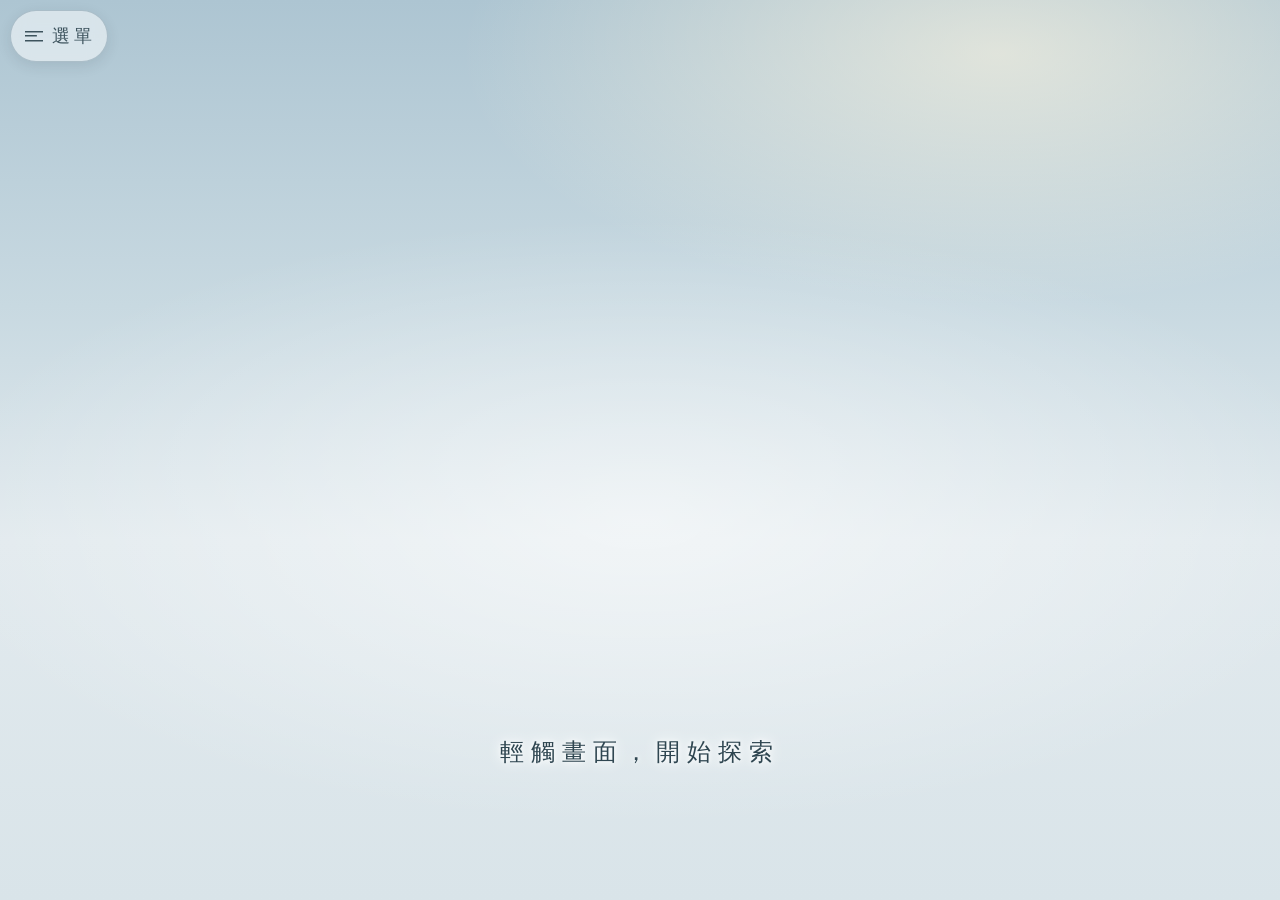
==== commit bc82c56a: "Add files via upload" ====
--- a/cards.html
+++ b/cards.html
@@ -3,7 +3,7 @@
 <head>
 <meta charset="UTF-8">
 <meta name="viewport" content="width=device-width, initial-scale=1, viewport-fit=cover">
-<title>遺落成華｜線上排卡</title>
+<title>遺落成華｜線上體驗卡牌</title>
 <style>
 /* ===================================================
    可調整的樣式（只改數字即可）
@@ -36,11 +36,11 @@
 }
 
 /* =================================================== */
-@font-face{font-family:"Rounded";src:url("fonts/GenSenRounded-R-site.woff2") format("woff2");font-weight:400;font-display:swap}
-@font-face{font-family:"Rounded";src:url("fonts/GenSenRounded-M-site.woff2") format("woff2");font-weight:500 700;font-display:swap}  /* 源泉圓體 GenSenRounded2（SIL OFL 授權） */
+@font-face{font-family:"Rounded";src:url("fonts/GenSenRounded-R.woff2?v=1118b") format("woff2");font-weight:400;font-display:swap}
+@font-face{font-family:"Rounded";src:url("fonts/GenSenRounded-M.woff2?v=1118b") format("woff2");font-weight:500 700;font-display:swap}  /* 源泉圓體 GenSenRounded2（SIL OFL 授權） */
 @font-face{
-  font-family:"FYSong";             /* 猫啃网风雅宋（已加寬 10% 的網站版） */
-  src:url("fonts/FengYaSong-site.woff2") format("woff2");
+  font-family:"FYSong";             /* 猫啃网风雅宋（已加寬 16% 的網站版） */
+  src:url("fonts/FengYaSong.woff2?v=1119b") format("woff2");
   font-display:swap;
 }
 .dialog .text,#talkPanel .pk p,.level,#s-result,.box p,.rv .tip,#toast{text-wrap:pretty;line-break:strict}
@@ -71,20 +71,9 @@
   background:rgba(247,238,208,.95);overflow:hidden;
   font-size:22px;display:none;align-items:center;justify-content:center}
 .corner.show{display:flex}
-#menuBtn{left:calc(10px + env(safe-area-inset-left))}
-#menuBtn img{position:absolute;inset:0;width:100%;height:100%;object-fit:cover}
-#menuBtn.empty img{display:none}
-#menuBtn .mt{display:none}
-#menuBtn.empty .mt{display:block}
 /* 選單：細線分隔的清單（與故事線相同） */
-#cmenu{position:fixed;z-index:60;top:calc(env(safe-area-inset-top) + 74px);left:calc(env(safe-area-inset-left) + 10px);
-  display:none;flex-direction:column;min-width:10em;padding:6px 0;border-radius:12px;
-  background:rgba(250,246,234,.97);border:1px solid rgba(78,116,134,.28);box-shadow:0 10px 28px rgba(31,43,49,.22)}
+#cmenu{display:none}   /* 選單按鈕與清單的樣式在 site-bg.css（全站共用） */
 #cmenu.open{display:flex}
-#cmenu button{font-family:"FYSong","Noto Serif TC","PingFang TC","Microsoft JhengHei",serif;font-size:18px;letter-spacing:.24em;
-  padding:12px 26px 12px calc(26px + .24em);text-align:center;color:#3d535d;transition:background .2s,color .2s}
-#cmenu button + button{border-top:1px solid rgba(78,116,134,.16)}
-#cmenu button:hover,#cmenu button:active{background:rgba(120,155,170,.12);color:#4e7486}
 #musicBtn{right:14px}
 #musicBtn.off{opacity:.45;text-decoration:line-through}
 
@@ -196,7 +185,7 @@
 #sortGuide{font-size:clamp(17px,4.5vw,21px);color:var(--ink);text-align:center;
   background:rgba(247,238,208,.92);padding:6px 16px;border-radius:14px;animation:nudge 1.6s ease-in-out infinite}
 @keyframes nudge{0%,100%{transform:translateY(0)}50%{transform:translateY(4px)}}
-.linkbtn{font-size:16px;text-decoration:underline;opacity:.8;padding:4px}
+
 #reviewBtn{font-size:clamp(16px,4.2vw,19px);padding:8px 18px;border-radius:999px;background:var(--cream);
   color:var(--ink);border:2px dashed #a85a54;box-shadow:0 3px 0 rgba(90,74,66,.18)}
 #reviewBtn:disabled{opacity:.45}
@@ -300,15 +289,7 @@
 .result .score{font-size:clamp(20px,5.2vw,25px);color:var(--ink)}
 .result h2{font-weight:normal;font-size:clamp(18px,4.6vw,22px);color:#4e7486;margin:4px 0 12px}
 .result p{font-size:clamp(18px,4.6vw,22px);line-height:1.75}
-.res-top{display:flex;gap:16px;align-items:center}
-.res-top .card{width:92px;flex:none;cursor:zoom-in}
-.res-top .nm{font-size:clamp(23px,6vw,30px);color:var(--ink);line-height:1.3;word-break:break-all}
-.res-top .sk{font-size:clamp(17px,4.4vw,20px);margin-top:4px;color:#4e7486}
-.res-top .lv{display:inline-block;margin-top:8px;font-size:clamp(15px,3.9vw,17px);color:#4e7486;
-  border:1.5px solid #4e7486;border-radius:999px;padding:1px 12px}
-.res-sec{margin-top:16px;padding-top:14px;border-top:1px solid var(--hair)}
-.res-sec h3{font-weight:normal;font-size:clamp(18px,4.6vw,21px);color:#4e7486;margin-bottom:4px}
-.res-note{margin-top:16px;padding-top:14px;border-top:1px solid var(--hair);font-size:clamp(16px,4.2vw,19px)!important}
+
 .res-gift{margin-top:10px;color:#a85a54}
 .res-shop{margin-top:16px;padding-top:14px;border-top:1px solid var(--hair);text-align:center}
 .res-shop p{font-size:clamp(16px,4.2vw,19px)!important;margin-bottom:10px}
@@ -344,7 +325,7 @@
 .box p{margin-bottom:16px}
 .box input{width:100%;font-family:inherit;font-size:20px;padding:10px 14px;border-radius:12px;
   border:1.5px solid rgba(63,101,119,.3);background:#fff;color:var(--ink);margin-bottom:6px}
-.box .err{color:#b0605a;font-size:16px;min-height:1.4em;margin-bottom:10px}
+
 #zoomModal .card{height:min(78dvh,620px);margin:auto}
 .rv h3{font-weight:normal;font-size:19px;margin:10px 0 8px;text-align:left}
 .rv .list{display:flex;flex-wrap:wrap;gap:10px;margin-bottom:6px}
@@ -386,12 +367,12 @@
   .result p{font-size:21px}
   .result .score{font-size:23px}
   .result h2{font-size:21px}
-  .res-top .card{width:108px}
-  .res-top .nm{font-size:30px}
-  .res-top .sk{font-size:20px}
-  .res-top .lv{font-size:17px}
-  .res-sec h3{font-size:20px}
-  .res-note,.res-shop p{font-size:18px!important}
+  
+  
+  
+  
+  
+  .res-shop p{font-size:18px!important}
   .panel2 h2{font-size:25px}
   .panel2 .sub,.panel2 .q{font-size:19px}
   .box{width:min(100%,540px);font-size:21px}
@@ -519,12 +500,12 @@
   .result p{font-size:22px}
   .result .score{font-size:26px}
   .result h2{font-size:23px}
-  .res-top .card{width:130px}
-  .res-top .nm{font-size:34px}
-  .res-top .sk{font-size:22px}
-  .res-top .lv{font-size:19px}
-  .res-sec h3{font-size:22px}
-  .res-note,.res-shop p{font-size:20px!important}
+  
+  
+  
+  
+  
+  .res-shop p{font-size:20px!important}
   .panel2 h2{font-size:27px}
   .panel2 .sub,.panel2 .q{font-size:20px}
   .closing p{font-size:23px}
@@ -615,13 +596,13 @@
 .closing .who{color:#4e7486}
 .closing::before{background:var(--hairL)!important;width:180px!important}
 </style>
-<link rel="stylesheet" href="site-bg.css">
+<link rel="stylesheet" href="site-bg.css?v=1119b">
 </head>
 <body>
 <div class="site-bg" aria-hidden="true"></div>
 <div id="app">
 
-  <button class="corner show" id="menuBtn" aria-label="選單"><img src="images/btn-menu.png" alt="" onerror="this.parentElement.classList.add('empty')"><span class="mt">☰</span></button>
+  <button class="menu-ico" id="menuBtn" type="button" aria-label="選單"><span class="mi" aria-hidden="true"></span><span class="ml">選單</span></button>
   <nav id="cmenu">
     <button type="button" id="cmHome">回到首頁</button>
     <button type="button" id="cmRestart">重新開始</button>
@@ -717,7 +698,7 @@
   </section>
 
   <!-- 結果 -->
-  <section class="screen" id="s-result">
+  <section class="screen" id="s-result" data-fx-petals="front">
     <!-- 花園紀錄卡：用程式畫成一張圖片，手機長按就能儲存 -->
     <div class="record">
       <p class="rec-title" id="recTitle"></p>
@@ -763,13 +744,13 @@
 <!-- 離開提醒 -->
 <div class="modal" id="leaveModal"><div class="box">
   <p id="leaveText"></p>
-  <div class="row"><button class="btn light" id="leaveNo">繼續排卡</button><button class="btn" id="leaveYes">離開</button></div>
+  <div class="row"><button class="btn light" id="leaveNo">繼續體驗</button><button class="btn" id="leaveYes">離開</button></div>
 </div></div>
 
 <!-- 重新開始提醒 -->
 <div class="modal" id="restartModal"><div class="box">
-  <p>要重新開始排卡嗎？<br>目前的進度不會保留。</p>
-  <div class="row"><button class="btn light" id="restartNo">繼續排卡</button><button class="btn" id="restartYes">重新開始</button></div>
+  <p>要重新開始體驗嗎？<br>目前的進度不會保留。</p>
+  <div class="row"><button class="btn light" id="restartNo">繼續體驗</button><button class="btn" id="restartYes">重新開始</button></div>
 </div></div>
 
 <!-- 沒有可改變的卡 -->
@@ -803,8 +784,8 @@
   feedback: 'https://script.google.com/macros/s/AKfycby0IrQq5lZt7b8Wv2QHy5VXmNtBHDzhBPWE1OdNWUV9PsJRWaI9b_J_NycdWC3zqk2d_w/exec',   // 回饋後台網址
   flowerOn:  IMG + 'flower-on.png',    // 評分：亮的花
   flowerOff: IMG + 'flower-off.png',   // 評分：不亮的花
-  cover1:  IMG + 'cover1.png',   // 開場知更鳥（直式）
-  cover2:  IMG + 'cover2.png',   // 開場知更鳥打光版
+  cover1:  IMG + 'cover1.webp',   // 開場知更鳥（直式）
+  cover2:  IMG + 'cover2.webp',   // 開場知更鳥打光版
   seed:    IMG + 'seed.png',
   music:  'audio/music1.mp3'
 };
@@ -841,7 +822,6 @@
   reviewTip:  '分錯了嗎？點下方「查看已分類的卡」可以放回重新分類喔',
   sortHint: '還有 {n} 張',
   sortGuide: '當時的你，會把這張卡放在哪一類？',
-
 
   pickTitle: '可以改變的因素超過 {max} 張囉！<br>請選出對你最重要的 {max} 張',
   pickCount: '已選 {n} / {max}',
@@ -879,7 +859,7 @@
   scoreTitle: '種子正在慢慢長大…',
   scoreFinal: '這次你獲得了 {n} 分',
 
-  leave: '確定要離開嗎？<br>離開後這次的排卡進度不會保留喔。',
+  leave: '確定要離開嗎？<br>離開後這次的體驗進度不會保留喔。',
 
   // 結果頁
   // 結果頁的「花園紀錄卡」（畫成圖片，可長按儲存）
@@ -887,13 +867,13 @@
   recTip:    '長按圖片即可儲存，留下這次的紀錄',
   recTipPC:  '按下方按鈕即可下載，留下這次的紀錄',
   recSave:   '下載紀錄卡',
-  recSkillT: '這次你在心靈花園裡長出的能力',
+  recSkillT: '這次你在心靈花園裡收穫的能力',
   recFrom:   '來自影響你最深的因素',
   recStateT: '現在的你能夠做到的',
   recTipT:   '可以繼續練習的方向',
   recScore:  '花園分數 {n}',
   recScoreNote: '分數沒有好壞之分，每個階段都是花園不一樣的樣貌',
-  recSign:   '遺落成華｜心靈花園線上體驗',
+  recSign:   '遺落成華｜線上體驗卡牌',
   resGift:     '🎁 帶著這個畫面去找攤主，就能領取一份神秘小禮物喔！',
   shopText:    '想看每張卡更完整的解讀嗎？<br>《遺落成華》卡牌套組裡，有更多詳細的介紹～',
   shopBtn:     '看看卡牌套組',
@@ -917,7 +897,7 @@
   fbWait:    '剛剛已經收到你的回饋囉，稍等一分鐘再送吧～',
 
   spTitle: '支持我們',
-  spText:  '歡迎支持我們！可以私訊 IG 贊助，或到現場購買周邊、現金贊助 🌷',
+  spText:  '歡迎支持我們！可以私訊 IG 贊助，或到現場購買周邊 🌷',
   spBtn:   '看看支持方式',
   soon:    '即將開放'
 };
@@ -1054,7 +1034,6 @@
 
 };
 
-
 /* =========================================================
    以下為程式，不需要修改
    ========================================================= */
@@ -1106,7 +1085,6 @@
   const b = $('#zoomBody'); b.innerHTML = ''; b.appendChild(cardEl(code)); openM('zoomModal');
 }
 $('#zoomModal').onclick = () => closeM('zoomModal');
-
 
 /* ---------- 知更鳥 ---------- */
 function setupCover(el){
@@ -1169,7 +1147,7 @@
 document.addEventListener('click', () => $('#cmenu').classList.remove('open'));
 $('#leaveNo').onclick = () => closeM('leaveModal');
 $('#leaveYes').onclick = () => go(FILES.home);
-function go(url){ guard = false; location.href = url; }
+function go(url){ guard = false; window.SiteFX ? SiteFX.go(url) : (location.href = url); }   // 換頁時淡出（site-fx.js）
 window.addEventListener('beforeunload', e => { if (guard){ e.preventDefault(); e.returnValue = ''; } });
 
 /* ---------- 對話 ---------- */
@@ -1316,7 +1294,6 @@
 }
 let tipShown = false;
 document.querySelectorAll('.pile').forEach(b => b.onclick = () => classify(b.dataset.p));
-
 
 /* 查看已分類 */
 const PILE_NAME = {a:'可以改變的', b:'恆久不變的', c:'沒有關聯的'};
@@ -1655,7 +1632,6 @@
   const a = document.createElement('a'); a.href = recUrl; a.download = name; document.body.append(a); a.click(); a.remove();
 };
 
-
 /* 回饋 */
 function setupFeedback(){
   fbRating = 0; fbSent = false;
@@ -1814,5 +1790,6 @@
 window.addEventListener('resize', () => { if ($('#s-sort').classList.contains('show')) renderRing(); });
 preload();
 </script>
+<script src="site-fx.js?v=1119"></script>
 </body>
 </html>
--- a/site-bg.css
+++ b/site-bg.css
@@ -0,0 +1,73 @@
+/* ═══════════════════════════════════════════════
+   《遺落成華》全站共用背景：雲裡霧裡的天空
+   天空漸層＋右上一點暖光＋中間一層薄霧（不動）
+   ＋上方慢慢飄的雲絲（::before）＋下方慢慢流動的雲海（::after）
+   圖：images/bg-cloud-wisp.webp、bg-cloud-mist.webp、bg-cloud-bank.webp
+   用法：<link rel="stylesheet" href="site-bg.css">，body 第一行放 <div class="site-bg" aria-hidden="true"></div>
+   ═══════════════════════════════════════════════ */
+.site-bg{
+  position:fixed;inset:0;z-index:-1;pointer-events:none;overflow:hidden;
+  --wh:clamp(160px,30vh,360px);            /* 雲絲高度 */
+  --bh:clamp(220px,38vh,460px);            /* 雲海高度 */
+  background:
+    url("images/bg-cloud-mist.webp") 50% 52% / max(1600px,150vw) clamp(260px,46vh,520px) no-repeat,
+    radial-gradient(ellipse 60% 40% at 78% 6%, rgba(255,246,224,.6), rgba(255,246,224,0) 70%),
+    radial-gradient(ellipse 75% 45% at 50% 58%, rgba(255,255,255,.55), rgba(255,255,255,0) 75%),
+    linear-gradient(180deg,#adc5d2 0%,#c8d9e1 34%,#e2eaee 60%,#d9e4e9 100%);
+  transition:opacity .8s ease;
+}
+/* 兩層雲：寬度是三張圖接起來，往左慢慢移一張的距離後無縫重來 */
+.site-bg::before,.site-bg::after{content:"";position:absolute;left:0;will-change:transform;background-repeat:repeat-x;background-position:0 0}
+.site-bg::before{top:max(2vh,8px);height:var(--wh);width:calc(var(--wh) * 15);
+  background-image:url("images/bg-cloud-wisp.webp");background-size:calc(var(--wh) * 5) 100%;
+  opacity:.95;animation:siteDrift 160s linear infinite}
+.site-bg::after{bottom:-2px;height:var(--bh);width:calc(var(--bh) * 11.25);
+  background-image:url("images/bg-cloud-bank.webp");background-size:calc(var(--bh) * 3.75) 100%;
+  animation:siteDrift 240s linear infinite reverse}
+@keyframes siteDrift{from{transform:translate3d(0,0,0)}to{transform:translate3d(-33.3333%,0,0)}}
+@media (prefers-reduced-motion: reduce){ .site-bg::before,.site-bg::after{animation:none} }
+
+/* ═══════════════════════════════════════════════
+   全站共用「選單」：按鈕（霧面膠囊＋三條細線＋選單二字）與展開的清單
+   首頁、購買、打卡用 .menu-ico＋.site-menu；小故事的 #menu、線上體驗卡牌的 #cmenu 也套同一個樣式
+   ═══════════════════════════════════════════════ */
+.menu-ico{position:fixed;top:calc(env(safe-area-inset-top) + 10px);left:calc(env(safe-area-inset-left) + 10px);z-index:60;
+  display:inline-flex;align-items:center;gap:9px;height:clamp(44px,6.4vmin,52px);margin:0;padding:0 15px 0 14px;
+  border:1px solid rgba(63,101,119,.3);border-radius:999px;background:rgba(255,255,255,.52);color:#3d535d;cursor:pointer;
+  -webkit-backdrop-filter:blur(10px) saturate(1.1);backdrop-filter:blur(10px) saturate(1.1);box-shadow:0 4px 14px rgba(31,43,49,.1);
+  font:400 clamp(15px,.4vw + 13px,18px)/1 "FYSong","Noto Serif TC",serif;letter-spacing:.2em;transition:background .2s,opacity .6s}
+.menu-ico:hover,.menu-ico[aria-expanded="true"]{background:rgba(255,255,255,.75)}
+.menu-ico .mi{width:18px;height:11px;flex:none;
+  background:linear-gradient(currentColor,currentColor) 0 0/100% 1.5px no-repeat,
+             linear-gradient(currentColor,currentColor) 0 50%/66% 1.5px no-repeat,
+             linear-gradient(currentColor,currentColor) 0 100%/100% 1.5px no-repeat}
+.menu-ico .ml{margin-right:-.2em}
+.menu-ico:focus-visible{outline:2px solid #2f4651;outline-offset:3px}
+
+.site-menu,#menu,#cmenu{position:fixed;z-index:60;top:calc(env(safe-area-inset-top) + clamp(60px,6.4vmin + 18px,70px));left:calc(env(safe-area-inset-left) + 10px);
+  flex-direction:column;min-width:11em;max-width:calc(100vw - 20px);padding:6px 0;border-radius:14px;
+  background:rgba(250,248,242,.92);-webkit-backdrop-filter:blur(12px);backdrop-filter:blur(12px);
+  border:1px solid rgba(63,101,119,.2);box-shadow:0 14px 36px rgba(31,43,49,.18)}
+.site-menu{display:none}
+.site-menu.open{display:flex}
+.site-menu a,#menu a,#menu button,#cmenu button{display:block;width:100%;margin:0;padding:12px 22px;border:0;border-radius:0;background:none;
+  text-align:center;text-decoration:none;font-family:"FYSong","Noto Serif TC",serif;font-size:17px;letter-spacing:.12em;color:#3d535d;cursor:pointer;
+  transition:background .2s,color .2s}
+.site-menu a:hover,#menu a:hover,#menu button:hover,#cmenu button:hover{background:rgba(120,155,170,.12);color:#2f4651}
+.site-menu a + a,#menu a + a,#menu a + button,#menu button + a,#menu button + button,#cmenu button + button{border-top:1px solid rgba(78,116,134,.12)}
+/* 首頁的選單分成兩組：小標＋項目，第二組排成兩欄 */
+.site-menu .mh{margin:0;padding:10px 22px 4px;font-size:12.5px;letter-spacing:.26em;color:#6b8592;text-align:center}
+.site-menu .mh + a{border-top:0}
+.site-menu .mh:not(:first-child){margin-top:6px;border-top:1px solid rgba(78,116,134,.2);padding-top:12px}
+.site-menu .mgrid{display:grid;grid-template-columns:1fr 1fr}
+.site-menu .mgrid a{padding:11px 14px;border-top:0}
+
+/* ═══════════════════════════════════════════════
+   換頁淡入（淡出寫在 site-fx.js）：每頁打開時整頁 0.45 秒淡入
+   html 底色和背景同色，淡出時不會閃白
+   ═══════════════════════════════════════════════ */
+html{background:#d6e2e8}
+body{isolation:isolate}   /* 讓背景層（z-index:-1）畫在 body 底色上面、內容下面 */
+@keyframes siteFadeIn{from{opacity:0}}
+body{animation:siteFadeIn .45s ease backwards}
+@media (prefers-reduced-motion: reduce){body{animation:none}}
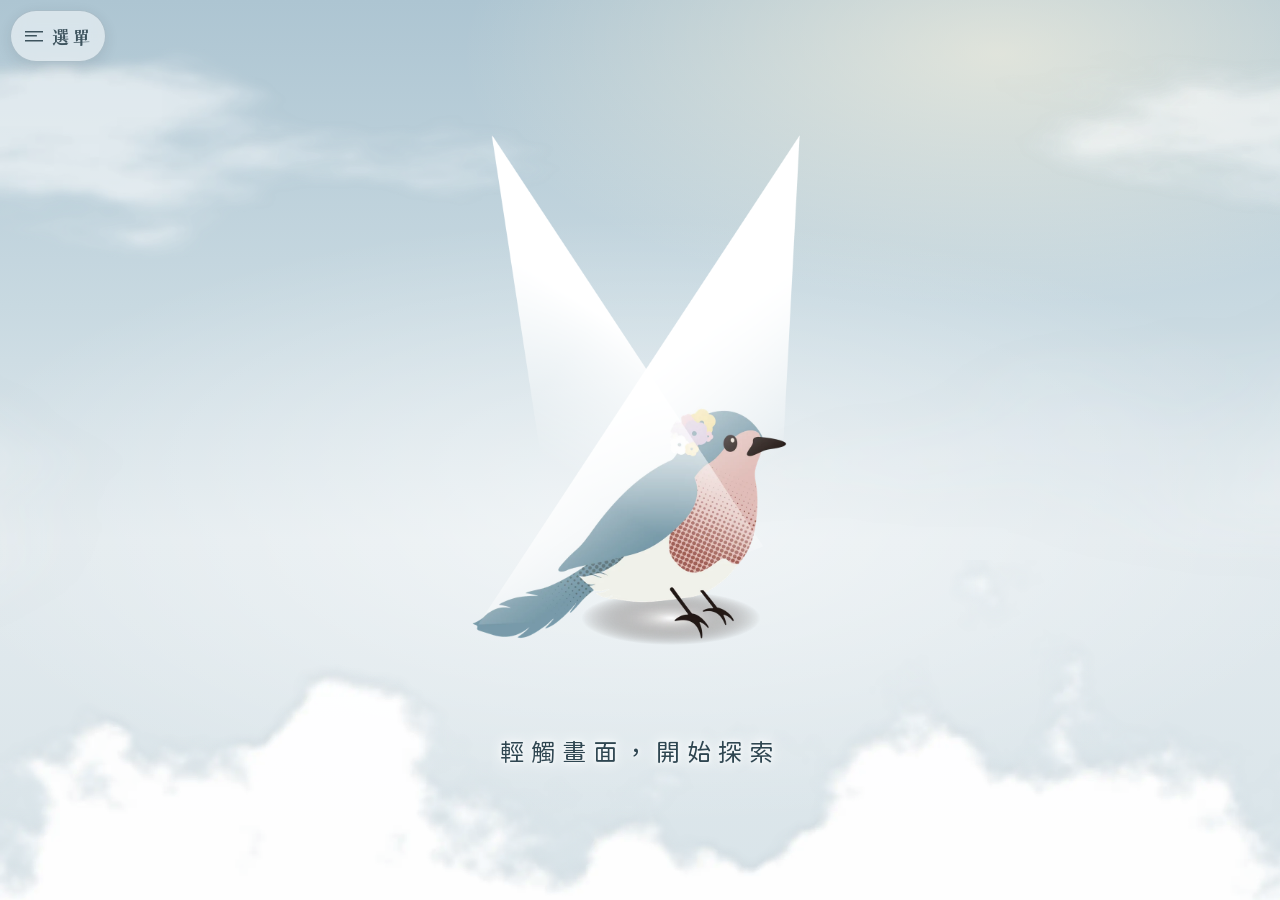
==== commit c4fe8803: "Add files via upload" ====
--- a/cards.html
+++ b/cards.html
@@ -36,13 +36,6 @@
 }
 
 /* =================================================== */
-@font-face{font-family:"Rounded";src:url("fonts/GenSenRounded-R.woff2?v=1118b") format("woff2");font-weight:400;font-display:swap}
-@font-face{font-family:"Rounded";src:url("fonts/GenSenRounded-M.woff2?v=1118b") format("woff2");font-weight:500 700;font-display:swap}  /* 源泉圓體 GenSenRounded2（SIL OFL 授權） */
-@font-face{
-  font-family:"FYSong";             /* 猫啃网风雅宋（已加寬 16% 的網站版） */
-  src:url("fonts/FengYaSong.woff2?v=1119b") format("woff2");
-  font-display:swap;
-}
 .dialog .text,#talkPanel .pk p,.level,#s-result,.box p,.rv .tip,#toast{text-wrap:pretty;line-break:strict}
 .result,.level,#talkPanel .pk p{font-family:"FYSong","Noto Serif TC","PingFang TC","Microsoft JhengHei",serif}
 *{box-sizing:border-box;margin:0;padding:0;-webkit-tap-highlight-color:transparent}
@@ -99,7 +92,7 @@
 .cover.noimg img{display:none}
 #cover{height:min(64dvh,680px)}
 #coverTalk{height:min(40dvh,440px);flex:0 1 auto;min-height:110px}
-#loadText{font-size:clamp(19px,4.8vw,24px);letter-spacing:.1em;
+#loadText{font-size:clamp(19px,4.8vw,24px);
   background:rgba(247,238,208,.85);padding:8px 22px;border-radius:999px}
 #loadText.ready{animation:breathe 2.2s ease-in-out infinite}
 @keyframes breathe{0%,100%{opacity:1}50%{opacity:.45}}
@@ -108,16 +101,15 @@
 #s-talk{justify-content:center;gap:18px}
 /* 對話框：與故事線（A）相同的樣式與字級 */
 .dialog{--em:clamp(22px,3.6vmin,38px);font-size:var(--em);
-  width:min(92vw,19em);background:#f7eed0;color:#3d535d;border-radius:26px;
-  border:3px solid #789baa;padding:12px 1em 10px;box-shadow:0 6px 0 rgba(120,155,170,.35);flex:none}
+  width:min(92vw,19em);padding:12px 1em 10px;flex:none}
 .dialog .text{font-size:1em;line-height:1.7;line-break:strict;min-height:1.7em}
 .dialog .text ul{list-style:none;margin-top:4px}
 .dialog .text li{margin:6px 0;font-size:.9em;line-height:1.45}
-.dialog .text b{color:#a85a54;font-weight:normal}
+.dialog .text b{font-weight:normal}
 .dialog .nav{display:flex;justify-content:space-between;margin-top:2px}
-.dialog .nav button{color:inherit;font-size:clamp(16px,.6vw + 12px,20px);padding:4px 2px;opacity:.7;letter-spacing:.12em;transition:opacity .2s}
+.dialog .nav button{font-size:clamp(16px,.6vw + 12px,20px);padding:4px 2px;opacity:.7;letter-spacing:.12em;transition:opacity .2s}
 .dialog .nav button:hover{opacity:1}
-#talkNext.end{background:#4e7486;color:#fff;padding:6px 20px;border-radius:999px;opacity:1}
+#talkNext.end{padding:6px 20px;border-radius:999px;opacity:1}
 
 /* 三種分類的說明區塊（顏色對應分類按鈕） */
 #talkPanel{display:none;flex-direction:column;gap:12px;width:min(100%,620px);flex:0 1 auto;min-height:0;overflow-y:auto}
@@ -127,11 +119,9 @@
 #talkPanel .pk:nth-child(2){animation-delay:.25s}
 #talkPanel .pk:nth-child(3){animation-delay:.5s}
 /* 標題：獨立的色塊標籤，貼在說明框上方 */
-#talkPanel .pk h3{display:inline-block;font-weight:normal;font-size:clamp(21px,5.4vw,26px);color:#fff;
-  padding:4px 18px 2px;border-radius:12px 12px 0 0;margin-left:12px}
+#talkPanel .pk h3{display:inline-block;font-size:clamp(21px,5.4vw,26px);margin-left:12px}
 /* 說明：淺色框、深色字 */
-#talkPanel .pk p{font-size:clamp(18px,4.6vw,22px);line-height:1.6;color:var(--ink);background:rgba(250,244,228,.97);
-  border:2.5px solid;border-radius:14px;padding:10px 16px;box-shadow:0 3px 0 rgba(60,45,40,.18)}
+#talkPanel .pk p{font-size:clamp(18px,4.6vw,22px);line-height:1.6;border-radius:14px}
 #talkPanel .pk.a h3{background:#a85a54}  #talkPanel .pk.a p{border-color:#a85a54}
 #talkPanel .pk.b h3{background:#7a6694}  #talkPanel .pk.b p{border-color:#7a6694}
 #talkPanel .pk.c h3{background:#4e7486}  #talkPanel .pk.c p{border-color:#4e7486}
@@ -211,11 +201,10 @@
 body.noseed .seed::after{content:"";display:block;width:60%;height:75%;margin:12% auto;border-radius:50%;background:var(--branch)}
 .seed.ghost{opacity:.22}
 #s-seed{gap:10px}
-#seedPool{display:flex;flex-wrap:wrap;justify-content:center;gap:2px;max-width:360px}
-.seedrow{display:flex;align-items:center;gap:12px;width:min(100%,560px);margin:0 auto 12px;
-  background:rgba(247,238,208,.88);border-radius:16px;padding:10px}
+#seedPool{display:flex;justify-content:center;gap:2px}
+.seedrow{display:flex;align-items:center;gap:12px;width:min(100%,560px);margin:0 auto 12px;padding:10px}
 .seedrow .card{width:68px;flex:none;cursor:zoom-in}
-.seedrow .mid{flex:1;display:flex;flex-wrap:wrap;gap:2px;align-items:center;min-width:0}
+.seedrow .mid{flex:1;display:flex;min-width:0}
 .seedrow .ctrl{display:flex;flex-direction:column;align-items:center;gap:4px}
 .seedrow .ctrl button{width:42px;height:42px;border-radius:50%;background:var(--blue);color:#fff;font-size:24px;line-height:1}
 .seedrow .ctrl button:disabled{opacity:.3}
@@ -291,7 +280,7 @@
 .result p{font-size:clamp(18px,4.6vw,22px);line-height:1.75}
 
 .res-gift{margin-top:10px;color:#a85a54}
-.res-shop{margin-top:16px;padding-top:14px;border-top:1px solid var(--hair);text-align:center}
+.res-shop{margin-top:16px;padding-top:14px;text-align:center}
 .res-shop p{font-size:clamp(16px,4.2vw,19px)!important;margin-bottom:10px}
 .panel2{width:min(100%,640px);background:rgba(250,244,228,.97);border-radius:20px;padding:20px 20px;
   border:2px solid var(--frame);box-shadow:0 4px 14px rgba(90,74,66,.16);text-align:center}
@@ -433,14 +422,11 @@
 @media (min-width:600px) and (max-aspect-ratio:1/1){ .record{width:min(100%,600px)} .rec-title{font-size:27px} .rec-tip{font-size:19px} }
 @media (min-aspect-ratio:1/1) and (min-width:900px){ .record{width:min(46vw,520px)} }
 /* ═════ 小知的結尾 ═════ */
-.closing{width:min(100%,640px);text-align:center;color:#f7eed0;padding:6px 6px 4px;
-  font-family:"FYSong","Noto Serif TC","PingFang TC","Microsoft JhengHei",serif;
-  text-shadow:0 0 3px rgba(31,43,49,.85),0 0 3px rgba(31,43,49,.85),0 1px 10px rgba(31,43,49,.7)}
+.closing{width:min(100%,640px);text-align:center;padding:6px 6px 4px;
+  font-family:"FYSong","Noto Serif TC","PingFang TC","Microsoft JhengHei",serif}
 .closing .who{font-family:"Rounded","PingFang TC","Microsoft JhengHei",sans-serif;letter-spacing:.3em;font-size:clamp(15px,3.8vw,18px);opacity:.85;margin-bottom:6px}
-.closing p{font-size:clamp(18px,4.6vw,22px);line-height:1.85;text-wrap:pretty;line-break:strict}
-.closing p + p{margin-top:10px}
-.closing::before{content:"";display:block;width:72px;height:1px;margin:0 auto 16px;
-  background:linear-gradient(90deg,transparent,#f7eed0 30%,#f7eed0 70%,transparent)}
+.closing p{font-size:clamp(18px,4.6vw,22px);line-break:strict}
+.closing::before{content:"";display:block;height:1px;margin:0 auto 16px}
 
 /* ═════ 平板直放（寬 600px 以上、直式）：整體放大，填滿畫面 ═════ */
 @media (min-width:600px) and (max-aspect-ratio:1/1){
@@ -596,7 +582,7 @@
 .closing .who{color:#4e7486}
 .closing::before{background:var(--hairL)!important;width:180px!important}
 </style>
-<link rel="stylesheet" href="site-bg.css?v=1119b">
+<link rel="stylesheet" href="site-bg.css?v=1119c">
 </head>
 <body>
 <div class="site-bg" aria-hidden="true"></div>
@@ -775,8 +761,8 @@
    ✏️ 文字與檔案設定：只要修改引號「' '」裡面的文字即可
    ========================================================= */
 const IMG  = 'images/';                  // 共用圖片資料夾
-const CARD = 'images/cards/card/';       // 卡牌圖（C01.png、F01.png…）
-const NOTE = 'images/cards/ability/';    // 能力便條紙圖（檔名與卡牌相同：C01.png、F01.png…）
+const CARD = 'images/cards/card/';       // 卡牌圖（C01.webp、F01.webp…）
+const NOTE = 'images/cards/ability/';    // 能力便條紙圖（檔名與卡牌相同：C01.webp、F01.webp…）
 const FILES = {
   home:   'index.html',     // 回到首頁
   shop:     'shop.html',          // 購買卡牌頁（首頁 C 支線）
@@ -1073,9 +1059,8 @@
   d.className = 'card'; d.dataset.code = code;
   const img = document.createElement('img');
   img.alt = code; img.decoding = 'async'; img.src = CARD + code + '.webp';
-  if (failed.has(CARD + code + '.webp')) img.src = CARD + code + '.png';
-  img.onerror = () => {             // webp 讀不到時改用 png，再不行就顯示編號
-    if (img.src.endsWith('.webp')) img.src = CARD + code + '.png'; else d.classList.add('noimg'); };
+  if (failed.has(CARD + code + '.webp')) d.classList.add('noimg');
+  img.onerror = () => d.classList.add('noimg');   // 讀不到就顯示編號
   const ph = document.createElement('div'); ph.className = 'ph'; ph.textContent = code;
   d.append(img, ph);
   return d;
@@ -1124,7 +1109,7 @@
   const first = [...COMMON, ...(theme ? THEMES[theme].cards : [])];
   const rest = Object.values(THEMES).flatMap(t => t.cards).filter(c => !first.includes(c));
   const later = [...[...first, ...rest].map(c => CARD + c + '.webp'), FILES.flowerOn, FILES.flowerOff,
-    ...[...first, ...rest].map(c => NOTE + c + '.png')];
+    ...[...first, ...rest].map(c => NOTE + c + '.webp')];
   (async () => { for (let i = 0; i < later.length; i += 4) await Promise.all(later.slice(i, i + 4).map(s => loadImg(s, 20000))); })();
 
   const lt = $('#loadText'); lt.textContent = TEXT.ready; lt.classList.add('ready');
@@ -1407,7 +1392,7 @@
   $('#levelQ').textContent = fill(TEXT.levelQ, {s:fa.skill});
   const old = $('#levelCard'), el = cardEl(c.code); el.id = 'levelCard';
   el.onclick = () => zoom(c.code); old.replaceWith(el);
-  const note = $('#levelNote'), nimg = note.querySelector('img'), nsrc = NOTE + c.code + '.png';
+  const note = $('#levelNote'), nimg = note.querySelector('img'), nsrc = NOTE + c.code + '.webp';
   note.querySelector('.ph').innerHTML = '能力便條紙<br>' + c.code;
   note.classList.toggle('noimg', failed.has(nsrc));
   nimg.onerror = () => note.classList.add('noimg');
@@ -1529,7 +1514,7 @@
   if (img.tagName !== 'IMG'){ const n = document.createElement('img'); n.id = 'recImg'; img.replaceWith(n); img = n; }
   img.removeAttribute('src'); $('#recSave').disabled = true;
   await Promise.all(['400 40px FYSong', '400 30px Rounded', '500 30px Rounded'].map(x => document.fonts.load(x).catch(() => {})));
-  const card = await loadImg(CARD + top.code + '.webp') || await loadImg(CARD + top.code + '.png');
+  const card = await loadImg(CARD + top.code + '.webp');
   const logo = await loadImg(RECORD.logo);
   const W = 1080, M = 64, L = M + 64, TW = W - L * 2;
   const ink = '#2f4651', blue = '#4e7486', red = '#a85a54', quiet = '#7a8f99';
@@ -1790,6 +1775,6 @@
 window.addEventListener('resize', () => { if ($('#s-sort').classList.contains('show')) renderRing(); });
 preload();
 </script>
-<script src="site-fx.js?v=1119"></script>
+<script src="site-fx.js?v=1119b"></script>
 </body>
 </html>
--- a/site-bg.css
+++ b/site-bg.css
@@ -1,3 +1,12 @@
+/* ═══════════════════════════════════════════════
+   全站字型（每頁共用；改了字型檔就把 ?v= 後面的版本號改一下）
+   Rounded：源泉圓體 GenSenRounded2（SIL OFL 授權），內文
+   FYSong ：猫啃网风雅宋（已加寬 16% 的網站版），標題
+   ═══════════════════════════════════════════════ */
+@font-face{font-family:"Rounded";src:url("fonts/GenSenRounded-R.woff2?v=1118b") format("woff2");font-weight:400;font-display:swap}
+@font-face{font-family:"Rounded";src:url("fonts/GenSenRounded-M.woff2?v=1118b") format("woff2");font-weight:500 700;font-display:swap}
+@font-face{font-family:"FYSong";src:url("fonts/FengYaSong.woff2?v=1119b") format("woff2");font-display:swap}
+
 /* ═══════════════════════════════════════════════
    《遺落成華》全站共用背景：雲裡霧裡的天空
    天空漸層＋右上一點暖光＋中間一層薄霧（不動）
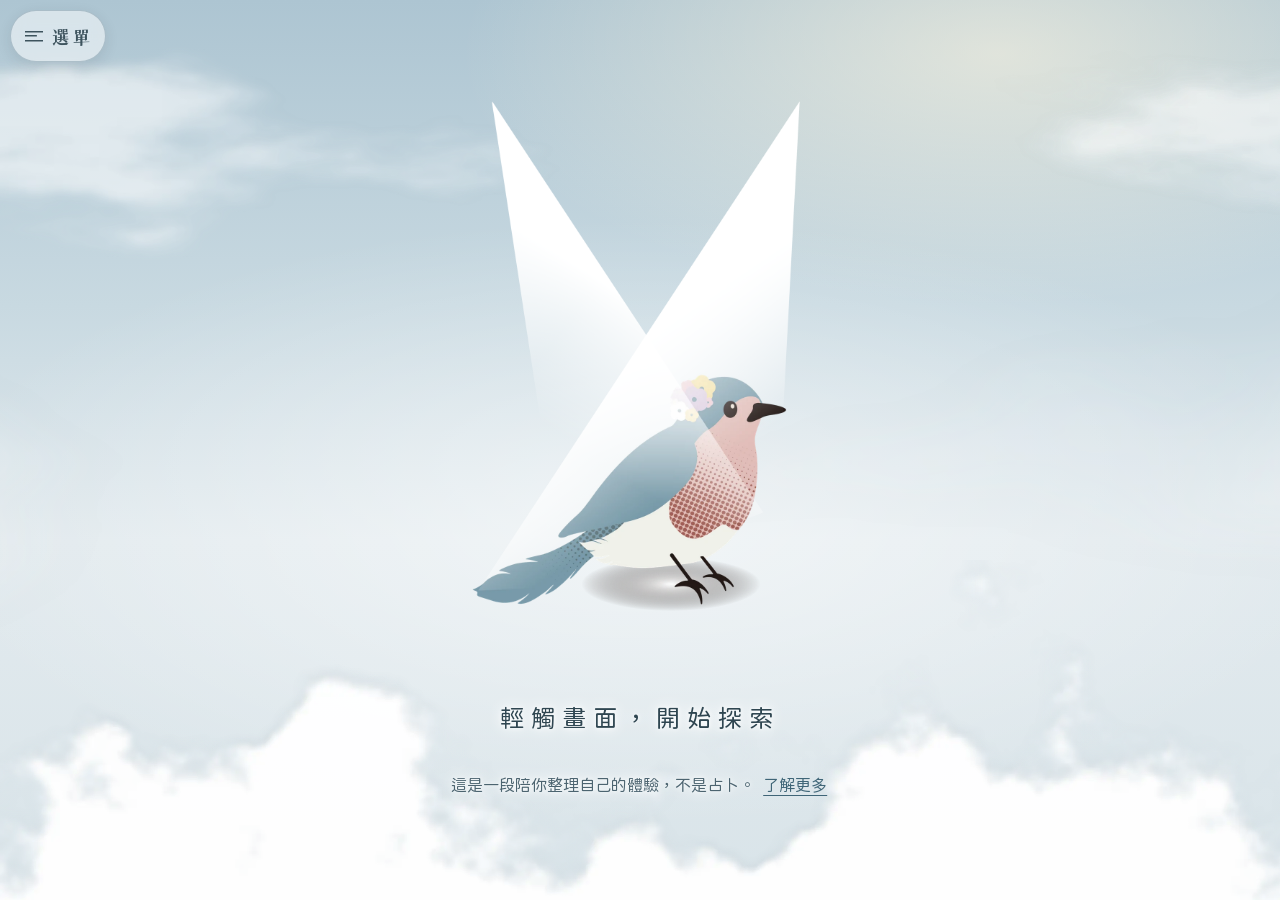
==== commit 34fdc851: "Add files via upload" ====
--- a/cards.html
+++ b/cards.html
@@ -95,6 +95,14 @@
 #loadText{font-size:clamp(19px,4.8vw,24px);
   background:rgba(247,238,208,.85);padding:8px 22px;border-radius:999px}
 #loadText.ready{animation:breathe 2.2s ease-in-out infinite}
+/* 開始之前：一行小字＋了解更多 */
+#notice{margin:0;max-width:min(92vw,520px);text-align:center;font-size:clamp(13.5px,3.4vw,16px);line-height:1.7;color:#4c6470;text-shadow:var(--glowL);text-wrap:balance}
+#noticeMore{margin-left:.4em;padding:6px 2px;border:0;background:none;font:inherit;color:#3f6577;text-decoration:underline;text-underline-offset:4px;cursor:pointer}
+.notice-box{text-align:left}
+.notice-box h3{margin:0 0 10px;text-align:center;font-family:"FYSong","Noto Serif TC",serif;font-weight:normal;font-size:clamp(21px,5vw,25px);letter-spacing:.12em;color:#3f6577}
+.notice-box p{font-size:clamp(16px,4vw,19px);line-height:1.8;margin-bottom:12px}
+.notice-box .sign{text-align:right;color:#4e7486;margin:4px 0 14px}
+.notice-box .btn{display:block;margin:0 auto}
 @keyframes breathe{0%,100%{opacity:1}50%{opacity:.45}}
 
 /* ---------- 對話 ---------- */
@@ -279,7 +287,7 @@
 .result h2{font-weight:normal;font-size:clamp(18px,4.6vw,22px);color:#4e7486;margin:4px 0 12px}
 .result p{font-size:clamp(18px,4.6vw,22px);line-height:1.75}
 
-.res-gift{margin-top:10px;color:#a85a54}
+.res-gift{margin-top:10px;color:#a85a54;text-align:center;text-wrap:balance}
 .res-shop{margin-top:16px;padding-top:14px;text-align:center}
 .res-shop p{font-size:clamp(16px,4.2vw,19px)!important;margin-bottom:10px}
 .panel2{width:min(100%,640px);background:rgba(250,244,228,.97);border-radius:20px;padding:20px 20px;
@@ -416,7 +424,8 @@
 /* ═════ 花園紀錄卡 ═════ */
 .record{width:min(100%,560px);display:flex;flex-direction:column;align-items:center;gap:12px}
 .rec-title{font-size:clamp(20px,5.2vw,26px);letter-spacing:.2em;color:var(--ink);background:rgba(247,238,208,.9);padding:6px 22px;border-radius:999px}
-#recImg{display:block;width:100%;height:auto;min-height:200px;border-radius:18px;box-shadow:0 12px 32px rgba(31,43,49,.22);
+/* 紀錄卡一次看得到整張：寬、高都不超過畫面（高度預留上方標題的空間），圖片依原比例縮小 */
+#recImg{display:block;width:auto;height:auto;max-width:100%;max-height:calc(100svh - 190px);border-radius:18px;box-shadow:0 12px 32px rgba(31,43,49,.22);
   -webkit-touch-callout:default;user-select:auto;background:rgba(251,247,236,.6)}
 .rec-tip{font-size:clamp(15px,3.9vw,18px);color:var(--ink);background:rgba(247,238,208,.85);padding:4px 14px;border-radius:999px}
 @media (min-width:600px) and (max-aspect-ratio:1/1){ .record{width:min(100%,600px)} .rec-title{font-size:27px} .rec-tip{font-size:19px} }
@@ -579,7 +588,7 @@
 .closing{color:var(--inkD)!important;text-shadow:var(--glowL)!important}
 .closing p{line-height:2;text-wrap:balance}
 .closing p + p{margin-top:18px}
-.closing .who{color:#4e7486}
+.closing .who{color:#4e7486;text-align:right;margin:22px 4% 0 0!important}
 .closing::before{background:var(--hairL)!important;width:180px!important}
 </style>
 <link rel="stylesheet" href="site-bg.css?v=1119c">
@@ -600,6 +609,7 @@
   <section class="screen show" id="s-load">
     <div class="cover" id="cover"><img class="c1" alt=""><img class="c2" alt=""></div>
     <p id="loadText">花園準備中…</p>
+    <p id="notice"><span id="noticeLine"></span><button type="button" id="noticeMore"></button></p>
   </section>
 
   <!-- 知更鳥對話 -->
@@ -749,6 +759,13 @@
 <div class="modal" id="reviewModal"><div class="box rv">
   <div id="reviewBody"></div>
   <button class="btn" id="reviewClose" style="margin-top:10px">關閉</button>
+</div></div>
+
+<!-- 開始之前（點「了解更多」才出現） -->
+<div class="modal" id="noticeModal" role="dialog" aria-modal="true" aria-labelledby="noticeTitle"><div class="box notice-box">
+  <h3 id="noticeTitle"></h3>
+  <div id="noticeBody"></div>
+  <button class="btn" id="noticeClose"></button>
 </div></div>
 
 <!-- 放大看卡 -->
@@ -779,6 +796,17 @@
 const TEXT = {
   loading: '花園準備中…',
   ready:   '輕觸畫面，開始探索',
+  // 開始之前：開場畫面下方的一行小字＋「了解更多」，點開才看到全文
+  noticeLine:  '這是一段陪你整理自己的體驗，不是占卜。',
+  noticeMore:  '了解更多',
+  noticeTitle: '在開始之前',
+  noticeText: [
+    '《遺落成華》是一套陪你回頭看看遺憾、整理自己的卡牌，不是占卜，也不是心理諮商或診斷。卡牌給出的能力與方向，只是一個讓你停下來想一想的起點，沒有對錯，也不代表你的全部。',
+    '過程中如果覺得難受，隨時可以停下來。若心裡的大石頭一直放不下，請找信任的人聊聊，或撥打 1925 安心專線（24 小時、免付費）。',
+    '你留下的回饋與「如果」都是匿名的，只會使用在此次的畢業製作展覽中。'
+  ],
+  noticeSign:  '——花森什麼鳥事',
+  noticeClose: '我知道了',
 
   prep: [
     '歡迎來到心靈花園～',
@@ -853,7 +881,7 @@
   recTip:    '長按圖片即可儲存，留下這次的紀錄',
   recTipPC:  '按下方按鈕即可下載，留下這次的紀錄',
   recSave:   '下載紀錄卡',
-  recSkillT: '這次你在心靈花園裡收穫的能力',
+  recSkillT: '此次遺憾你收穫的能力是',
   recFrom:   '來自影響你最深的因素',
   recStateT: '現在的你能夠做到的',
   recTipT:   '可以繼續練習的方向',
@@ -883,7 +911,7 @@
   fbWait:    '剛剛已經收到你的回饋囉，稍等一分鐘再送吧～',
 
   spTitle: '支持我們',
-  spText:  '歡迎支持我們！可以私訊 IG 贊助，或到現場購買周邊 🌷',
+  spText:  '歡迎私訊我們或是現場購買相關周邊~',
   spBtn:   '看看支持方式',
   soon:    '即將開放'
 };
@@ -1113,7 +1141,10 @@
   (async () => { for (let i = 0; i < later.length; i += 4) await Promise.all(later.slice(i, i + 4).map(s => loadImg(s, 20000))); })();
 
   const lt = $('#loadText'); lt.textContent = TEXT.ready; lt.classList.add('ready');
-  $('#s-load').addEventListener('click', start, {once:true});
+  $('#s-load').addEventListener('click', function go(e){
+    if (e.target.closest('#notice')) return;              // 點「了解更多」不算開始
+    $('#s-load').removeEventListener('click', go); start();
+  });
 }
 
 /* ---------- 音樂與選單 ---------- */
@@ -1477,12 +1508,13 @@
   $('#recTitle').textContent = TEXT.recTitle;
   $('#recTip').textContent = matchMedia('(hover:hover) and (pointer:fine)').matches ? TEXT.recTipPC : TEXT.recTip;
   $('#recSave').textContent = TEXT.recSave;
-  $('#recImg').alt = `${TEXT.recSkillT}：${f.skill}。${TEXT.recStateT}：${f.state[lv]}。${TEXT.recTipT}：${f.tip[lv]}`;
+  $('#recImg').alt = `${TEXT.recSkillT}${f.skill}。${TEXT.recStateT}：${f.state[lv]}。${TEXT.recTipT}：${f.tip[lv]}`;
   makeRecord(top, f, lv, total);
   $('#resGift').textContent = TEXT.resGift;
   $('#shopText').innerHTML = TEXT.shopText;
   const verse = t => t.replace(/。(?!$)/g, '。，').split('，').filter(Boolean).join('<br>');   // 不用逗號，一個短句一行
-  $('#resEnd').innerHTML = '<p class="who">小知</p>' + TEXT.closing.concat(fromStory ? [TEXT.closingFeather] : []).map(t => `<p>${verse(t)}</p>`).join('');
+  // 小知的署名放在最後，像信尾的落款
+  $('#resEnd').innerHTML = TEXT.closing.concat(fromStory ? [TEXT.closingFeather] : []).map(t => `<p>${verse(t)}</p>`).join('') + '<p class="who">—— 小知</p>';
   $('#shopBtn').textContent = FILES.shop ? TEXT.shopBtn : TEXT.soon; $('#shopBtn').disabled = !FILES.shop;
   lastResult = { theme: THEMES[theme] ? THEMES[theme].name : '', score: total,
     card: top.code, factor: f.name, level: lv + 1 };
@@ -1658,6 +1690,14 @@
 };
 
 /* 贊助 */
+/* 開始之前（開場畫面的一行小字＋了解更多） */
+$('#noticeLine').textContent = TEXT.noticeLine; $('#noticeMore').textContent = TEXT.noticeMore;
+$('#noticeTitle').textContent = TEXT.noticeTitle; $('#noticeClose').textContent = TEXT.noticeClose;
+$('#noticeBody').innerHTML = TEXT.noticeText.map(t => `<p>${t}</p>`).join('') + `<p class="sign">${TEXT.noticeSign}</p>`;
+$('#noticeMore').addEventListener('click', e => { e.stopPropagation(); $('#noticeModal').classList.add('show'); $('#noticeClose').focus(); });
+$('#noticeClose').addEventListener('click', e => { e.stopPropagation(); $('#noticeModal').classList.remove('show'); });
+$('#noticeModal').addEventListener('click', e => { e.stopPropagation(); if (e.target.id === 'noticeModal') e.currentTarget.classList.remove('show'); });
+
 function setupSponsor(){
   $('#spTitle').textContent = TEXT.spTitle; $('#spText').textContent = TEXT.spText;
   $('#spBtn').textContent = FILES.sponsor ? TEXT.spBtn : TEXT.soon; $('#spBtn').disabled = !FILES.sponsor;
